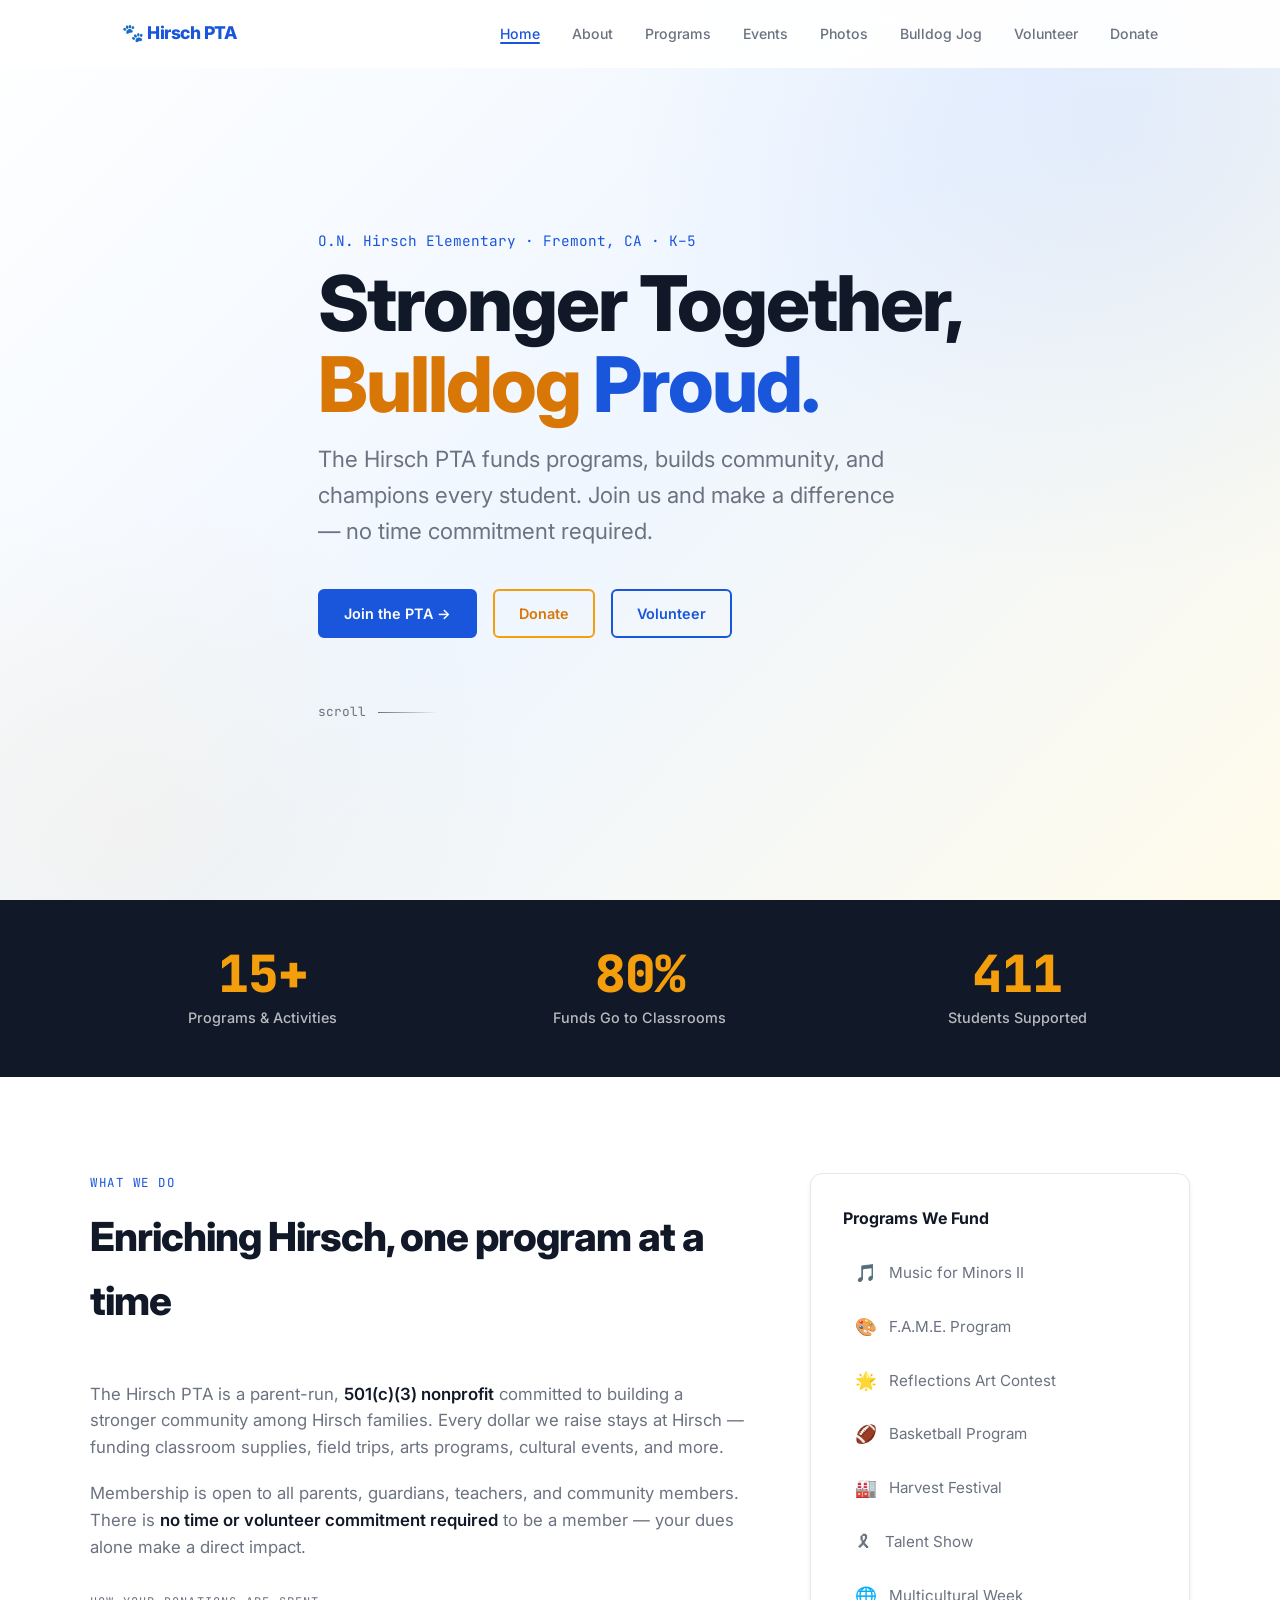
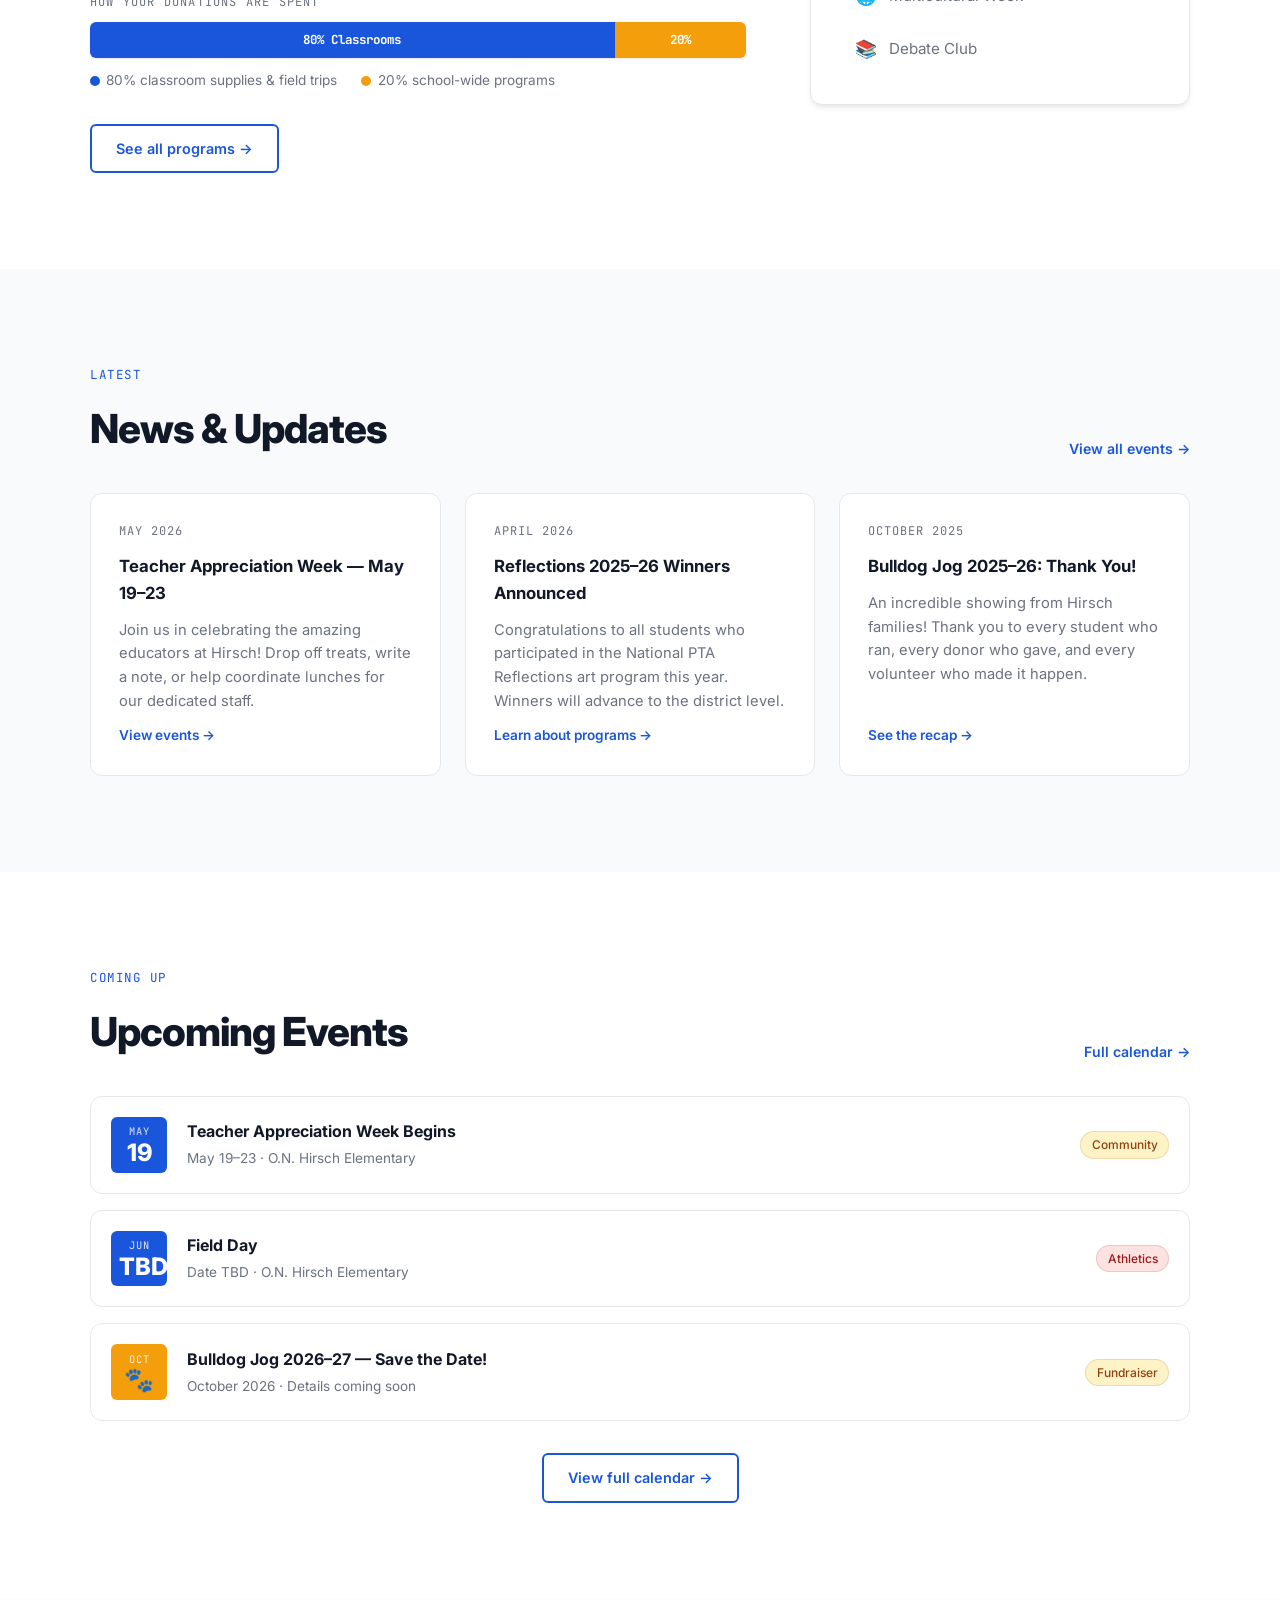
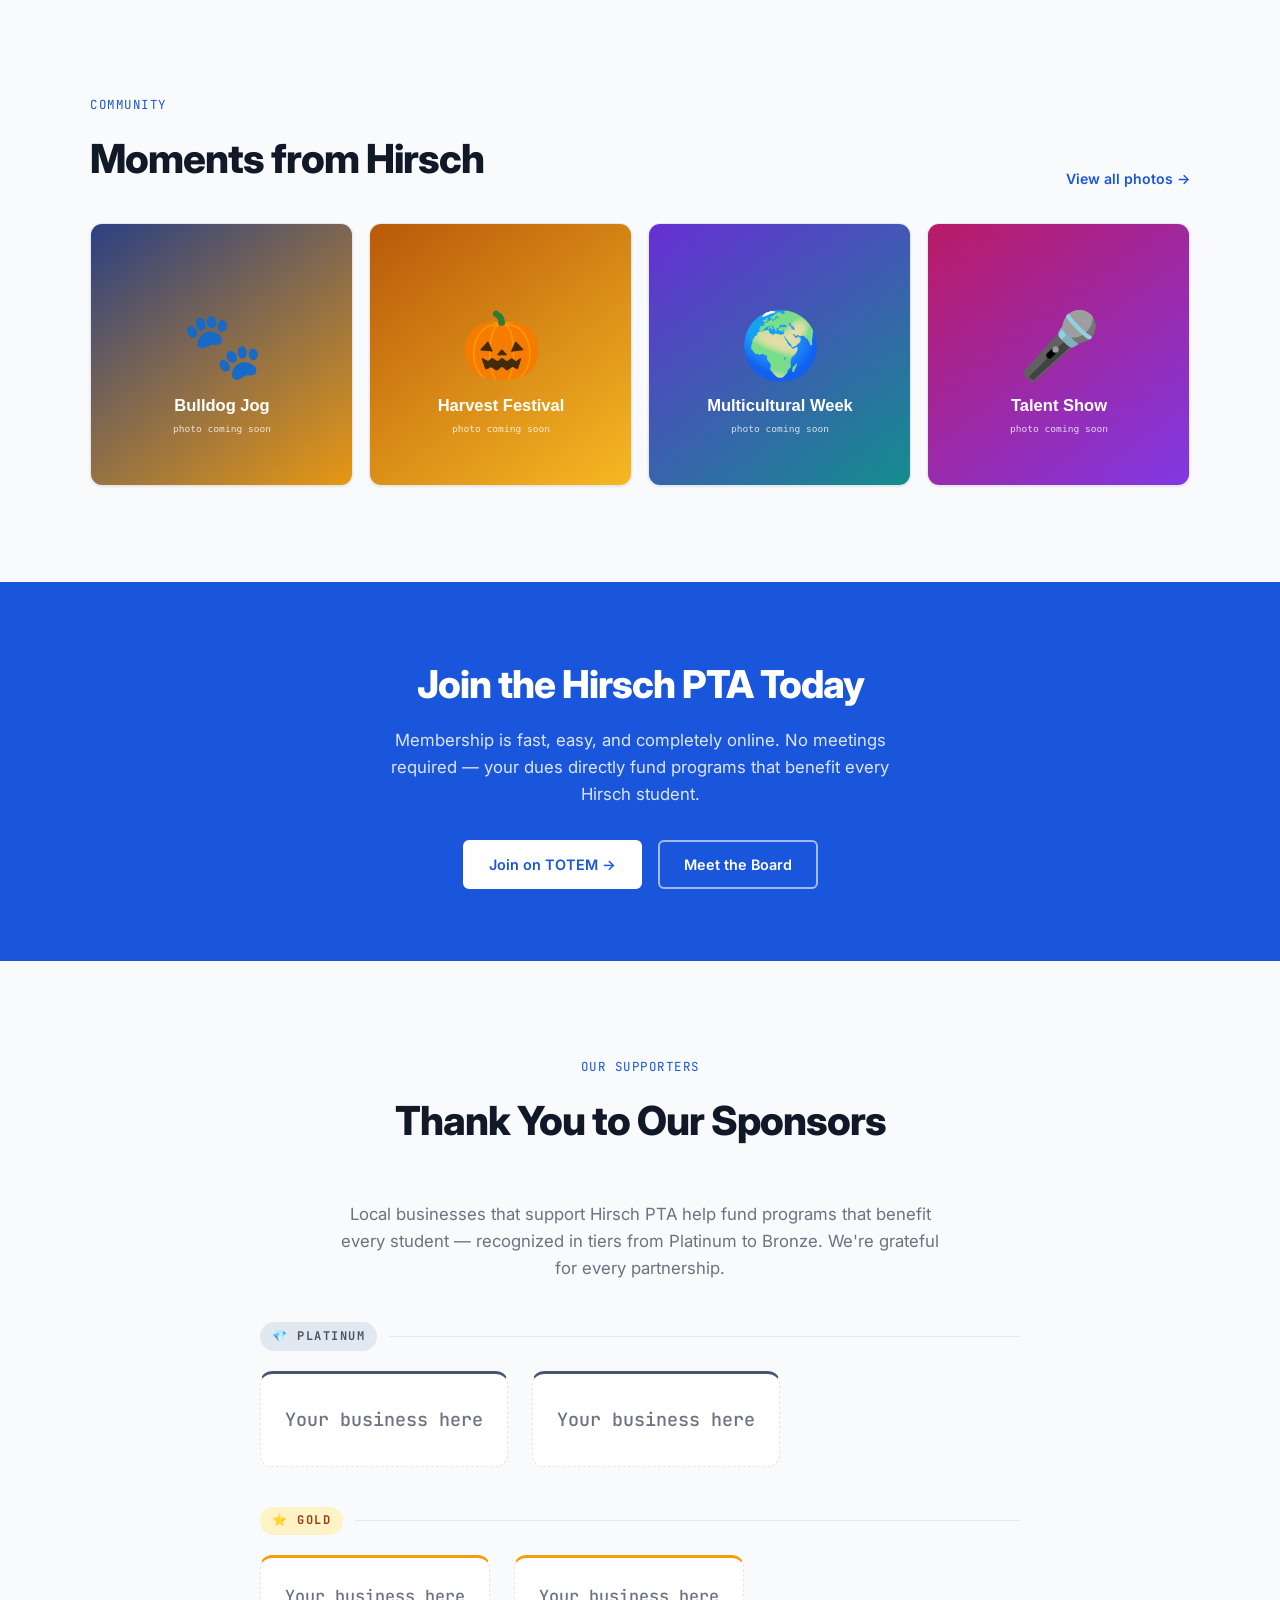
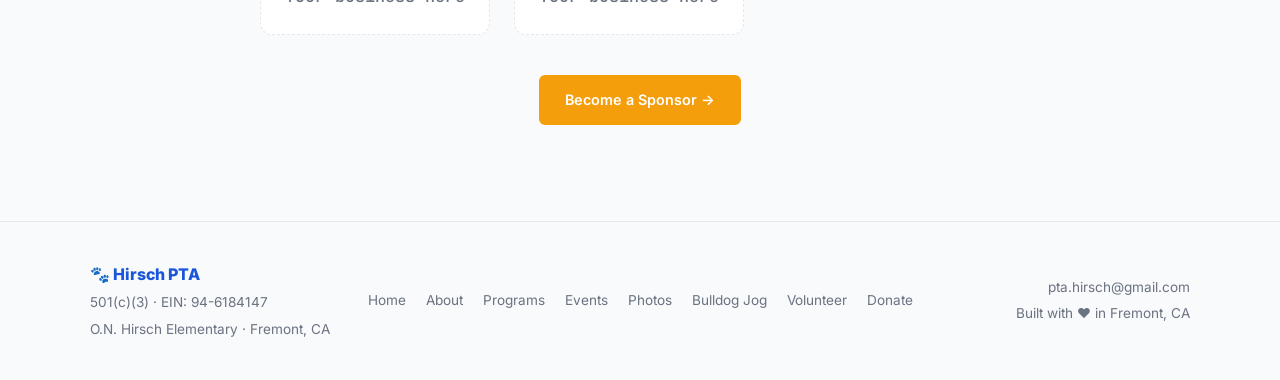
==== index.html @ 7e0f91d4 "Add photo gallery, Platinum sponsor tier, and UX/SEO improvements Core additions: - New /gallery pag" ====
<!DOCTYPE html>
<html lang="en">
<head>
  <meta charset="UTF-8" />
  <meta name="viewport" content="width=device-width, initial-scale=1.0" />
  <title>Hirsch Elementary PTA – Fremont, CA</title>
  <meta name="description" content="O.N. Hirsch Elementary PTA — building community, funding programs, and supporting 411 students in Fremont, CA. Join today." />
  <meta property="og:title" content="Hirsch Elementary PTA" />
  <meta property="og:description" content="Building community at O.N. Hirsch Elementary. Join the PTA, donate, or volunteer." />
  <meta property="og:type" content="website" />
  <meta property="og:url" content="https://hirschpta.org/" />
  <link rel="icon" href="assets/favicon.svg" type="image/svg+xml" />
  <link rel="preconnect" href="https://fonts.googleapis.com" />
  <link rel="preconnect" href="https://fonts.gstatic.com" crossorigin />
  <link href="https://fonts.googleapis.com/css2?family=Inter:wght@300;400;500;600;700;800&family=JetBrains+Mono:wght@400;500&display=swap" rel="stylesheet" />
  <link rel="stylesheet" href="css/styles.css" />
  <script type="application/ld+json">
  {
    "@context": "https://schema.org",
    "@type": "NGO",
    "name": "O.N. Hirsch Elementary PTA",
    "alternateName": "Hirsch PTA",
    "url": "https://hirschpta.org/",
    "email": "pta.hirsch@gmail.com",
    "description": "Parent-run 501(c)(3) nonprofit supporting students at O.N. Hirsch Elementary in Fremont, CA.",
    "taxID": "94-6184147",
    "address": {
      "@type": "PostalAddress",
      "streetAddress": "41399 Chapel Way",
      "addressLocality": "Fremont",
      "addressRegion": "CA",
      "postalCode": "94538",
      "addressCountry": "US"
    }
  }
  </script>
</head>
<body data-page="home">

  <a class="skip-link" href="#main">Skip to content</a>

  <!-- NAV -->
  <nav class="nav" id="nav">
    <div class="nav-inner">
      <a class="nav-logo" href="/">&#x1F43E; Hirsch PTA</a>
      <ul class="nav-links">
        <li><a href="/"       data-page="home">Home</a></li>
        <li><a href="/about"       data-page="about">About</a></li>
        <li><a href="/programs"    data-page="programs">Programs</a></li>
        <li><a href="/events"      data-page="events">Events</a></li>
        <li><a href="/gallery"     data-page="gallery">Photos</a></li>
        <li><a href="/fundraiser"  data-page="fundraiser">Bulldog Jog</a></li>
        <li><a href="/volunteer"   data-page="volunteer">Volunteer</a></li>
        <li><a href="/donate"      data-page="donate">Donate</a></li>
      </ul>
      <button class="hamburger" id="hamburger" aria-label="Toggle menu" aria-expanded="false" aria-controls="nav-links">
        <span></span><span></span><span></span>
      </button>
    </div>
  </nav>

  <!-- HERO -->
  <section class="hero" id="hero" tabindex="-1"><span id="main"></span>
    <div class="hero-inner">
      <p class="hero-eyebrow">O.N. Hirsch Elementary &middot; Fremont, CA &middot; K–5</p>
      <h1 class="hero-title">
        Stronger Together,<br>
        <span class="highlight-gold">Bulldog</span> <span class="highlight">Proud.</span>
      </h1>
      <p class="hero-sub">
        The Hirsch PTA funds programs, builds community, and champions every student.
        Join us and make a difference — no time commitment required.
      </p>
      <div class="hero-cta">
        <a href="https://jointotem.com/ca/fremont/o-n-hirsch-elementary-pta" target="_blank" rel="noopener" class="btn btn-primary">Join the PTA &rarr;</a>
        <a href="/donate" class="btn btn-gold-outline">Donate</a>
        <a href="/volunteer" class="btn btn-outline">Volunteer</a>
      </div>
      <div class="hero-scroll-hint">
        <span>scroll</span>
        <div class="scroll-line"></div>
      </div>
    </div>
    <div class="hero-bg-accent"></div>
    <div class="hero-bg-gold"></div>
  </section>

  <!-- IMPACT BAR -->
  <div class="impact-bar">
    <div class="container">
      <div class="stat-item">
        <div class="stat-number">15+</div>
        <div class="stat-label">Programs &amp; Activities</div>
      </div>
      <div class="stat-item">
        <div class="stat-number">80%</div>
        <div class="stat-label">Funds Go to Classrooms</div>
      </div>
      <div class="stat-item">
        <div class="stat-number">411</div>
        <div class="stat-label">Students Supported</div>
      </div>
    </div>
  </div>

  <!-- WHAT WE DO -->
  <section class="section" id="about">
    <div class="container">
      <div class="what-grid">
        <div class="what-text">
          <div class="section-label">What We Do</div>
          <h2 class="section-title">Enriching Hirsch, one program at a time</h2>
          <p>
            The Hirsch PTA is a parent-run, <strong>501(c)(3) nonprofit</strong> committed to building a
            stronger community among Hirsch families. Every dollar we raise stays at Hirsch — funding
            classroom supplies, field trips, arts programs, cultural events, and more.
          </p>
          <p>
            Membership is open to all parents, guardians, teachers, and community members. There is
            <strong>no time or volunteer commitment required</strong> to be a member — your dues alone
            make a direct impact.
          </p>
          <div class="fund-bar-wrap">
            <div class="fund-bar-label">How your donations are spent</div>
            <div class="fund-bar">
              <div class="fund-bar-segment fund-bar-classroom">80% Classrooms</div>
              <div class="fund-bar-segment fund-bar-programs">20%</div>
            </div>
            <div class="fund-bar-legend">
              <span><span class="fund-dot fund-dot-blue"></span> 80% classroom supplies &amp; field trips</span>
              <span><span class="fund-dot fund-dot-gold"></span> 20% school-wide programs</span>
            </div>
          </div>
          <div style="margin-top:2rem;">
            <a href="/programs" class="btn btn-outline">See all programs &rarr;</a>
          </div>
        </div>
        <div class="what-sidebar">
          <div class="sidebar-title">Programs We Fund</div>
          <div class="program-highlights">
            <div class="program-highlight-item"><span class="program-highlight-icon">&#127925;</span> Music for Minors II</div>
            <div class="program-highlight-item"><span class="program-highlight-icon">&#127912;</span> F.A.M.E. Program</div>
            <div class="program-highlight-item"><span class="program-highlight-icon">&#127775;</span> Reflections Art Contest</div>
            <div class="program-highlight-item"><span class="program-highlight-icon">&#127944;</span> Basketball Program</div>
            <div class="program-highlight-item"><span class="program-highlight-icon">&#127981;</span> Harvest Festival</div>
            <div class="program-highlight-item"><span class="program-highlight-icon">&#127895;</span> Talent Show</div>
            <div class="program-highlight-item"><span class="program-highlight-icon">&#127760;</span> Multicultural Week</div>
            <div class="program-highlight-item"><span class="program-highlight-icon">&#128218;</span> Debate Club</div>
          </div>
        </div>
      </div>
    </div>
  </section>

  <!-- NEWS -->
  <section class="section section-alt" id="news">
    <div class="container">
      <div class="section-header">
        <div>
          <div class="section-label">Latest</div>
          <h2 class="section-title" style="margin-bottom:0">News &amp; Updates</h2>
        </div>
        <a href="/events" class="view-all">View all events &rarr;</a>
      </div>
      <div class="news-grid">
        <div class="news-card">
          <span class="news-date">May 2026</span>
          <h3 class="news-title">Teacher Appreciation Week — May 19–23</h3>
          <p class="news-excerpt">Join us in celebrating the amazing educators at Hirsch! Drop off treats, write a note, or help coordinate lunches for our dedicated staff.</p>
          <a href="/events" class="news-link">View events &rarr;</a>
        </div>
        <div class="news-card">
          <span class="news-date">April 2026</span>
          <h3 class="news-title">Reflections 2025–26 Winners Announced</h3>
          <p class="news-excerpt">Congratulations to all students who participated in the National PTA Reflections art program this year. Winners will advance to the district level.</p>
          <a href="/programs" class="news-link">Learn about programs &rarr;</a>
        </div>
        <div class="news-card">
          <span class="news-date">October 2025</span>
          <h3 class="news-title">Bulldog Jog 2025–26: Thank You!</h3>
          <p class="news-excerpt">An incredible showing from Hirsch families! Thank you to every student who ran, every donor who gave, and every volunteer who made it happen.</p>
          <a href="/fundraiser" class="news-link">See the recap &rarr;</a>
        </div>
      </div>
    </div>
  </section>

  <!-- UPCOMING EVENTS PREVIEW -->
  <section class="section" id="events-preview">
    <div class="container">
      <div class="section-header">
        <div>
          <div class="section-label">Coming Up</div>
          <h2 class="section-title" style="margin-bottom:0">Upcoming Events</h2>
        </div>
        <a href="/events" class="view-all">Full calendar &rarr;</a>
      </div>
      <div class="events-preview">
        <div class="event-item">
          <div class="event-date-badge">
            <div class="event-date-month">May</div>
            <div class="event-date-day">19</div>
          </div>
          <div class="event-info">
            <div class="event-name">Teacher Appreciation Week Begins</div>
            <div class="event-meta">May 19–23 &middot; O.N. Hirsch Elementary</div>
          </div>
          <span class="tag tag-community">Community</span>
        </div>
        <div class="event-item">
          <div class="event-date-badge">
            <div class="event-date-month">Jun</div>
            <div class="event-date-day">TBD</div>
          </div>
          <div class="event-info">
            <div class="event-name">Field Day</div>
            <div class="event-meta">Date TBD &middot; O.N. Hirsch Elementary</div>
          </div>
          <span class="tag tag-athletics">Athletics</span>
        </div>
        <div class="event-item">
          <div class="event-date-badge" style="background:var(--gold)">
            <div class="event-date-month">Oct</div>
            <div class="event-date-day">&#x1F43E;</div>
          </div>
          <div class="event-info">
            <div class="event-name">Bulldog Jog 2026–27 — Save the Date!</div>
            <div class="event-meta">October 2026 &middot; Details coming soon</div>
          </div>
          <span class="tag tag-community">Fundraiser</span>
        </div>
      </div>
      <div style="margin-top:2rem; text-align:center;">
        <a href="/events" class="btn btn-outline">View full calendar &rarr;</a>
      </div>
    </div>
  </section>

  <!-- PHOTO TEASER -->
  <section class="section section-alt" id="photos-preview">
    <div class="container">
      <div class="section-header">
        <div>
          <div class="section-label">Community</div>
          <h2 class="section-title" style="margin-bottom:0">Moments from Hirsch</h2>
        </div>
        <a href="/gallery" class="view-all">View all photos &rarr;</a>
      </div>
      <div class="photo-teaser-grid">
        <a class="gallery-item" href="/gallery">
          <img src="assets/gallery/bulldog-jog-1.svg" alt="Bulldog Jog" loading="lazy">
          <span class="gallery-item-caption">Bulldog Jog</span>
        </a>
        <a class="gallery-item" href="/gallery">
          <img src="assets/gallery/harvest-1.svg" alt="Harvest Festival" loading="lazy">
          <span class="gallery-item-caption">Harvest Festival</span>
        </a>
        <a class="gallery-item" href="/gallery">
          <img src="assets/gallery/multicultural-1.svg" alt="Multicultural Week" loading="lazy">
          <span class="gallery-item-caption">Multicultural Week</span>
        </a>
        <a class="gallery-item" href="/gallery">
          <img src="assets/gallery/talent-show-1.svg" alt="Talent Show" loading="lazy">
          <span class="gallery-item-caption">Talent Show</span>
        </a>
      </div>
    </div>
  </section>

  <!-- JOIN CTA -->
  <div class="cta-band">
    <div class="container">
      <h2>Join the Hirsch PTA Today</h2>
      <p>
        Membership is fast, easy, and completely online. No meetings required —
        your dues directly fund programs that benefit every Hirsch student.
      </p>
      <div class="cta-band-btns">
        <a href="https://jointotem.com/ca/fremont/o-n-hirsch-elementary-pta" target="_blank" rel="noopener" class="btn btn-white">Join on TOTEM &rarr;</a>
        <a href="/about#board" class="btn btn-white-outline">Meet the Board</a>
      </div>
    </div>
  </div>

  <!-- SPONSORS -->
  <section class="section section-alt" id="sponsors">
    <div class="container" style="text-align:center;">
      <div class="section-label">Our Supporters</div>
      <h2 class="section-title">Thank You to Our Sponsors</h2>
      <p class="section-subtitle" style="margin:0 auto 2.5rem;">Local businesses that support Hirsch PTA help fund programs that benefit every student — recognized in tiers from Platinum to Bronze. We're grateful for every partnership.</p>
      <div class="sponsor-wall" style="text-align:left; max-width:760px; margin:0 auto 2.5rem;">
        <div class="sponsor-tier-row sponsor-tier-platinum">
          <div class="sponsor-tier-heading">
            <span class="sponsor-tier-name tier-name-platinum">&#x1F48E; Platinum</span>
          </div>
          <div class="sponsor-tiles">
            <div class="sponsor-tile sponsor-tile-empty">Your business here</div>
            <div class="sponsor-tile sponsor-tile-empty">Your business here</div>
          </div>
        </div>
        <div class="sponsor-tier-row sponsor-tier-gold">
          <div class="sponsor-tier-heading">
            <span class="sponsor-tier-name tier-name-gold">&#x2B50; Gold</span>
          </div>
          <div class="sponsor-tiles">
            <div class="sponsor-tile sponsor-tile-empty">Your business here</div>
            <div class="sponsor-tile sponsor-tile-empty">Your business here</div>
          </div>
        </div>
      </div>
      <a href="/donate#sponsors" class="btn btn-gold">Become a Sponsor &rarr;</a>
    </div>
  </section>

  <!-- FOOTER -->
  <footer class="footer">
    <div class="footer-inner">
      <div class="footer-left">
        <span class="footer-logo">&#x1F43E; Hirsch PTA</span>
        <span>501(c)(3) &middot; EIN: 94-6184147</span>
        <span>O.N. Hirsch Elementary &middot; Fremont, CA</span>
      </div>
      <nav class="footer-center">
        <a href="/">Home</a>
        <a href="/about">About</a>
        <a href="/programs">Programs</a>
        <a href="/events">Events</a>
        <a href="/gallery">Photos</a>
        <a href="/fundraiser">Bulldog Jog</a>
        <a href="/volunteer">Volunteer</a>
        <a href="/donate">Donate</a>
      </nav>
      <div class="footer-right">
        <a href="mailto:pta.hirsch@gmail.com">pta.hirsch@gmail.com</a><br>
        <span style="margin-top:.3rem; display:block;">Built with &hearts; in Fremont, CA</span>
      </div>
    </div>
  </footer>

  <script src="js/main.js"></script>
</body>
</html>
---- css/styles.css ----
/* ============================================================
   Design tokens
   ============================================================ */
:root {
  --bg:           #ffffff;
  --bg-alt:       #f8fafc;
  --bg-warm:      #fffbeb;
  --text:         #111827;
  --text-muted:   #6b7280;
  --accent:       #1a56db;
  --accent-light: #dbeafe;
  --accent-dark:  #1e40af;
  --gold:         #f59e0b;
  --gold-dark:    #d97706;
  --gold-light:   #fef3c7;
  --tier-gold:    #f59e0b;
  --tier-silver:  #9ca3af;
  --tier-bronze:  #b45309;
  --success:      #10b981;
  --border:       #e5e7eb;
  --shadow-sm:    0 1px 3px rgba(0,0,0,.06), 0 1px 2px rgba(0,0,0,.04);
  --shadow-md:    0 4px 6px -1px rgba(0,0,0,.07), 0 2px 4px -1px rgba(0,0,0,.05);
  --shadow-lg:    0 10px 15px -3px rgba(0,0,0,.08), 0 4px 6px -2px rgba(0,0,0,.04);
  --radius:       12px;
  --radius-sm:    6px;
  --nav-h:        68px;
  --max-w:        1100px;
  --font:         'Inter', system-ui, sans-serif;
  --mono:         'JetBrains Mono', 'Courier New', monospace;
}

/* ============================================================
   Reset & base
   ============================================================ */
*, *::before, *::after { box-sizing: border-box; margin: 0; padding: 0; }
html { scroll-behavior: smooth; font-size: 16px; }
body {
  font-family: var(--font);
  background: var(--bg);
  color: var(--text);
  line-height: 1.6;
  -webkit-font-smoothing: antialiased;
}
a { color: inherit; text-decoration: none; }
ul { list-style: none; }
img { display: block; max-width: 100%; }

/* ============================================================
   Nav
   ============================================================ */
.nav {
  position: fixed;
  top: 0; left: 0; right: 0;
  height: var(--nav-h);
  z-index: 100;
  background: rgba(255,255,255,.93);
  backdrop-filter: blur(12px);
  border-bottom: 1px solid transparent;
  transition: border-color .3s, box-shadow .3s;
}
.nav.scrolled {
  border-color: var(--border);
  box-shadow: var(--shadow-sm);
}
.nav-inner {
  max-width: var(--max-w);
  margin: 0 auto;
  padding: 0 2rem;
  height: 100%;
  display: flex;
  align-items: center;
  justify-content: space-between;
}
.nav-logo {
  font-weight: 800;
  font-size: 1.1rem;
  color: var(--accent);
  letter-spacing: -0.5px;
  display: flex;
  align-items: center;
  gap: .4rem;
}
.nav-logo-paw { font-size: 1.2rem; }
.nav-links { display: flex; gap: 2rem; }
.nav-links a {
  font-size: .88rem;
  font-weight: 500;
  color: var(--text-muted);
  transition: color .2s;
  position: relative;
  white-space: nowrap;
}
.nav-links a::after {
  content: '';
  position: absolute;
  bottom: -2px; left: 0;
  width: 0; height: 2px;
  background: var(--accent);
  border-radius: 2px;
  transition: width .25s;
}
.nav-links a:hover,
.nav-links a.active { color: var(--accent); }
.nav-links a:hover::after,
.nav-links a.active::after { width: 100%; }

.hamburger {
  display: none;
  flex-direction: column;
  gap: 5px;
  background: none;
  border: none;
  cursor: pointer;
  padding: 4px;
}
.hamburger span {
  display: block;
  width: 22px; height: 2px;
  background: var(--text);
  border-radius: 2px;
  transition: transform .3s, opacity .3s;
}

/* ============================================================
   Buttons
   ============================================================ */
.btn {
  display: inline-flex;
  align-items: center;
  gap: .4rem;
  padding: .7rem 1.5rem;
  border-radius: var(--radius-sm);
  font-weight: 600;
  font-size: .9rem;
  transition: all .2s;
  cursor: pointer;
  border: 2px solid transparent;
  text-decoration: none;
}
.btn-primary {
  background: var(--accent);
  color: #fff;
  border-color: var(--accent);
}
.btn-primary:hover {
  background: var(--accent-dark);
  border-color: var(--accent-dark);
  transform: translateY(-1px);
  box-shadow: 0 4px 12px rgba(26,86,219,.3);
}
.btn-outline {
  background: transparent;
  color: var(--accent);
  border-color: var(--accent);
}
.btn-outline:hover {
  background: var(--accent-light);
  transform: translateY(-1px);
}
.btn-gold {
  background: var(--gold);
  color: #fff;
  border-color: var(--gold);
}
.btn-gold:hover {
  background: var(--gold-dark);
  border-color: var(--gold-dark);
  transform: translateY(-1px);
  box-shadow: 0 4px 12px rgba(245,158,11,.35);
}
.btn-gold-outline {
  background: transparent;
  color: var(--gold-dark);
  border-color: var(--gold);
}
.btn-gold-outline:hover {
  background: var(--gold-light);
  transform: translateY(-1px);
}
.btn-sm {
  padding: .4rem 1rem;
  font-size: .82rem;
  color: var(--accent);
  border: 1.5px solid var(--accent);
  border-radius: var(--radius-sm);
}
.btn-sm:hover { background: var(--accent-light); }

/* ============================================================
   Tags / badges
   ============================================================ */
.tag {
  font-size: .75rem;
  padding: .2rem .65rem;
  border-radius: 999px;
  background: var(--accent-light);
  color: var(--accent-dark);
  font-weight: 500;
  border: 1px solid rgba(26,86,219,.15);
}
.tag-arts    { background: #fce7f3; color: #9d174d; border-color: rgba(157,23,77,.15); }
.tag-academic{ background: #d1fae5; color: #065f46; border-color: rgba(6,95,70,.15); }
.tag-athletics{ background: #fee2e2; color: #991b1b; border-color: rgba(153,27,27,.15); }
.tag-community{ background: var(--gold-light); color: #92400e; border-color: rgba(146,64,14,.15); }

/* ============================================================
   Sections
   ============================================================ */
.section { padding: 6rem 2rem; }
.section-alt  { background: var(--bg-alt); }
.section-warm { background: var(--bg-warm); }
.container { max-width: var(--max-w); margin: 0 auto; }
.section-label {
  font-family: var(--mono);
  font-size: .78rem;
  color: var(--accent);
  text-transform: uppercase;
  letter-spacing: 1.5px;
  margin-bottom: .75rem;
}
.section-title {
  font-size: clamp(1.8rem, 3.5vw, 2.5rem);
  font-weight: 800;
  letter-spacing: -1px;
  margin-bottom: 3rem;
}
.section-subtitle {
  color: var(--text-muted);
  font-size: 1.05rem;
  max-width: 600px;
  margin-top: -.5rem;
  margin-bottom: 3rem;
}

/* ============================================================
   Hero (homepage)
   ============================================================ */
.hero {
  min-height: 100vh;
  display: flex;
  align-items: center;
  position: relative;
  overflow: hidden;
  padding: calc(var(--nav-h) + 3rem) 2rem 4rem;
  background: linear-gradient(135deg, #fff 0%, #eff6ff 50%, #fffbeb 100%);
}
.hero-bg-accent {
  position: absolute;
  top: -10%; right: -5%;
  width: 60vw; height: 80vh;
  background: radial-gradient(ellipse at 70% 30%, rgba(26,86,219,.07) 0%, transparent 65%);
  pointer-events: none;
}
.hero-bg-gold {
  position: absolute;
  bottom: -10%; left: -5%;
  width: 50vw; height: 60vh;
  background: radial-gradient(ellipse at 30% 70%, rgba(245,158,11,.06) 0%, transparent 65%);
  pointer-events: none;
}
.hero-inner {
  max-width: var(--max-w);
  margin: 0 auto;
  position: relative;
  z-index: 1;
}
.hero-eyebrow {
  font-family: var(--mono);
  font-size: .9rem;
  color: var(--accent);
  margin-bottom: .75rem;
  opacity: 0;
  animation: fadeUp .6s .1s forwards;
}
.hero-title {
  font-size: clamp(2.8rem, 6vw, 5rem);
  font-weight: 800;
  letter-spacing: -2px;
  line-height: 1.05;
  color: var(--text);
  opacity: 0;
  animation: fadeUp .6s .2s forwards;
}
.hero-title .highlight { color: var(--accent); }
.hero-title .highlight-gold { color: var(--gold-dark); }
.hero-sub {
  font-size: clamp(1.1rem, 2.5vw, 1.4rem);
  font-weight: 400;
  color: var(--text-muted);
  margin-top: 1rem;
  max-width: 600px;
  opacity: 0;
  animation: fadeUp .6s .3s forwards;
}
.hero-cta {
  display: flex;
  gap: 1rem;
  margin-top: 2.5rem;
  flex-wrap: wrap;
  opacity: 0;
  animation: fadeUp .6s .4s forwards;
}
.hero-scroll-hint {
  display: flex;
  align-items: center;
  gap: .75rem;
  margin-top: 4rem;
  color: var(--text-muted);
  font-size: .8rem;
  font-family: var(--mono);
  opacity: 0;
  animation: fadeUp .6s .6s forwards;
}
.scroll-line {
  width: 60px; height: 1px;
  background: linear-gradient(to right, var(--text-muted), transparent);
}

/* ============================================================
   Page hero (inner pages)
   ============================================================ */
.page-hero {
  padding: calc(var(--nav-h) + 3rem) 2rem 3.5rem;
  background: linear-gradient(135deg, #fff 0%, #eff6ff 60%, #fffbeb 100%);
  position: relative;
  overflow: hidden;
}
.page-hero::after {
  content: '';
  position: absolute;
  top: 0; right: 0;
  width: 40vw; height: 100%;
  background: radial-gradient(ellipse at 80% 40%, rgba(26,86,219,.06) 0%, transparent 70%);
  pointer-events: none;
}
.page-hero-inner {
  max-width: var(--max-w);
  margin: 0 auto;
  position: relative;
  z-index: 1;
}
.breadcrumb {
  font-family: var(--mono);
  font-size: .78rem;
  color: var(--text-muted);
  margin-bottom: .75rem;
  opacity: 0;
  animation: fadeUp .5s .05s forwards;
}
.breadcrumb a { color: var(--accent); }
.breadcrumb a:hover { text-decoration: underline; }
.page-hero-title {
  font-size: clamp(2rem, 4.5vw, 3.5rem);
  font-weight: 800;
  letter-spacing: -1.5px;
  color: var(--text);
  opacity: 0;
  animation: fadeUp .5s .1s forwards;
}
.page-hero-sub {
  font-size: 1.1rem;
  color: var(--text-muted);
  margin-top: .75rem;
  max-width: 580px;
  opacity: 0;
  animation: fadeUp .5s .15s forwards;
}

/* ============================================================
   Impact bar
   ============================================================ */
.impact-bar {
  background: var(--text);
  padding: 3rem 2rem;
}
.impact-bar .container {
  display: grid;
  grid-template-columns: repeat(3, 1fr);
  gap: 2rem;
  text-align: center;
}
.stat-item {}
.stat-number {
  font-size: clamp(2.4rem, 4vw, 3.5rem);
  font-weight: 800;
  color: var(--gold);
  font-family: var(--mono);
  letter-spacing: -1px;
  line-height: 1;
}
.stat-label {
  font-size: .9rem;
  color: rgba(255,255,255,.7);
  margin-top: .4rem;
  font-weight: 500;
}

/* ============================================================
   What We Do (homepage)
   ============================================================ */
.what-grid {
  display: grid;
  grid-template-columns: 1fr 380px;
  gap: 4rem;
  align-items: start;
}
.what-text p {
  color: var(--text-muted);
  font-size: 1.05rem;
  margin-bottom: 1.2rem;
}
.what-text strong { color: var(--text); font-weight: 600; }
.fund-bar-wrap { margin: 2rem 0; }
.fund-bar-label {
  font-family: var(--mono);
  font-size: .75rem;
  text-transform: uppercase;
  letter-spacing: 1.2px;
  color: var(--text-muted);
  margin-bottom: .6rem;
}
.fund-bar {
  display: flex;
  height: 36px;
  border-radius: var(--radius-sm);
  overflow: hidden;
  box-shadow: var(--shadow-sm);
}
.fund-bar-segment {
  display: flex;
  align-items: center;
  justify-content: center;
  font-size: .78rem;
  font-weight: 700;
  color: #fff;
  font-family: var(--mono);
}
.fund-bar-classroom { background: var(--accent); width: 80%; }
.fund-bar-programs  { background: var(--gold);   width: 20%; }
.fund-bar-legend {
  display: flex;
  gap: 1.5rem;
  margin-top: .75rem;
  font-size: .85rem;
  color: var(--text-muted);
}
.fund-bar-legend span { display: flex; align-items: center; gap: .4rem; }
.fund-dot {
  width: 10px; height: 10px;
  border-radius: 50%;
  flex-shrink: 0;
}
.fund-dot-blue { background: var(--accent); }
.fund-dot-gold { background: var(--gold); }

.program-highlights {
  display: flex;
  flex-direction: column;
  gap: .6rem;
}
.program-highlight-item {
  display: flex;
  align-items: center;
  gap: .75rem;
  font-size: .95rem;
  color: var(--text-muted);
  padding: .5rem .75rem;
  border-radius: var(--radius-sm);
  transition: background .15s;
}
.program-highlight-item:hover { background: var(--bg-alt); }
.program-highlight-icon { font-size: 1.1rem; flex-shrink: 0; }

.what-sidebar {
  background: var(--bg);
  border: 1px solid var(--border);
  border-radius: var(--radius);
  padding: 2rem;
  box-shadow: var(--shadow-md);
  position: sticky;
  top: calc(var(--nav-h) + 2rem);
}
.sidebar-title {
  font-weight: 700;
  font-size: 1rem;
  margin-bottom: 1.25rem;
  color: var(--text);
}

/* ============================================================
   News cards
   ============================================================ */
.news-grid {
  display: grid;
  grid-template-columns: repeat(auto-fill, minmax(300px, 1fr));
  gap: 1.5rem;
}
.news-card {
  border: 1px solid var(--border);
  border-radius: var(--radius);
  padding: 1.75rem;
  display: flex;
  flex-direction: column;
  gap: .75rem;
  transition: box-shadow .2s, transform .2s, border-color .2s;
  background: var(--bg);
}
.news-card:hover {
  box-shadow: var(--shadow-lg);
  transform: translateY(-2px);
  border-color: var(--accent);
}
.news-date {
  font-family: var(--mono);
  font-size: .75rem;
  color: var(--text-muted);
  text-transform: uppercase;
  letter-spacing: 1px;
}
.news-title { font-size: 1.05rem; font-weight: 700; }
.news-excerpt { font-size: .92rem; color: var(--text-muted); flex: 1; }
.news-link {
  font-size: .85rem;
  font-weight: 600;
  color: var(--accent);
  margin-top: auto;
}
.news-link:hover { text-decoration: underline; }

/* ============================================================
   Event preview items
   ============================================================ */
.events-preview { display: flex; flex-direction: column; gap: 1rem; }
.event-item {
  display: flex;
  gap: 1.25rem;
  align-items: center;
  padding: 1.25rem;
  border: 1px solid var(--border);
  border-radius: var(--radius);
  background: var(--bg);
  transition: box-shadow .2s, border-color .2s;
}
.event-item:hover {
  box-shadow: var(--shadow-md);
  border-color: var(--accent);
}
.event-date-badge {
  flex-shrink: 0;
  width: 56px;
  text-align: center;
  background: var(--accent);
  color: #fff;
  border-radius: var(--radius-sm);
  padding: .4rem .5rem;
}
.event-date-month {
  font-family: var(--mono);
  font-size: .65rem;
  text-transform: uppercase;
  letter-spacing: 1px;
  opacity: .85;
}
.event-date-day {
  font-size: 1.5rem;
  font-weight: 800;
  line-height: 1.1;
}
.event-info { flex: 1; }
.event-name { font-weight: 700; font-size: 1rem; }
.event-meta { font-size: .85rem; color: var(--text-muted); margin-top: .2rem; }
.event-tag { margin-top: .5rem; }

/* ============================================================
   CTA band
   ============================================================ */
.cta-band {
  background: var(--accent);
  padding: 4.5rem 2rem;
  text-align: center;
  color: #fff;
}
.cta-band-warm {
  background: var(--bg-warm);
  color: var(--text);
}
.cta-band-dark {
  background: #111827;
  color: #fff;
}
.cta-band h2 {
  font-size: clamp(1.8rem, 3vw, 2.4rem);
  font-weight: 800;
  letter-spacing: -1px;
  margin-bottom: .75rem;
}
.cta-band p {
  font-size: 1.05rem;
  opacity: .85;
  max-width: 520px;
  margin: 0 auto 2rem;
}
.cta-band-warm p { color: var(--text-muted); opacity: 1; }
.cta-band-btns { display: flex; gap: 1rem; justify-content: center; flex-wrap: wrap; }
.btn-white {
  background: #fff;
  color: var(--accent);
  border-color: #fff;
}
.btn-white:hover {
  background: var(--accent-light);
  border-color: var(--accent-light);
  transform: translateY(-1px);
}
.btn-white-outline {
  background: transparent;
  color: #fff;
  border-color: rgba(255,255,255,.6);
}
.btn-white-outline:hover {
  background: rgba(255,255,255,.1);
  border-color: #fff;
  transform: translateY(-1px);
}

/* ============================================================
   Sponsors (homepage strip)
   ============================================================ */
.sponsors-strip {
  display: flex;
  flex-wrap: wrap;
  gap: 2rem;
  align-items: center;
  justify-content: center;
  margin: 2.5rem 0 1.5rem;
}
.sponsor-logo-placeholder {
  height: 52px;
  min-width: 120px;
  border: 1.5px dashed var(--border);
  border-radius: var(--radius-sm);
  display: flex;
  align-items: center;
  justify-content: center;
  font-size: .8rem;
  color: var(--text-muted);
  padding: 0 1.25rem;
  font-family: var(--mono);
}

/* ============================================================
   Board cards
   ============================================================ */
.board-grid {
  display: grid;
  grid-template-columns: repeat(auto-fill, minmax(260px, 1fr));
  gap: 1.75rem;
}
.board-card {
  border: 1px solid var(--border);
  border-radius: var(--radius);
  padding: 2rem 1.75rem;
  text-align: center;
  background: var(--bg);
  box-shadow: var(--shadow-sm);
  transition: box-shadow .2s, transform .2s;
}
.board-card:hover {
  box-shadow: var(--shadow-md);
  transform: translateY(-2px);
}
.board-avatar {
  width: 100px; height: 100px;
  border-radius: 50%;
  margin: 0 auto 1.25rem;
  border: 3px solid var(--accent);
  overflow: hidden;
  background: var(--accent-light);
  display: flex;
  align-items: center;
  justify-content: center;
  font-size: 2rem;
  box-shadow: 0 4px 16px rgba(26,86,219,.15);
}
.board-avatar img { width: 100%; height: 100%; object-fit: cover; }
.board-name { font-weight: 700; font-size: 1.05rem; }
.board-title {
  font-size: .82rem;
  font-family: var(--mono);
  color: var(--accent);
  text-transform: uppercase;
  letter-spacing: 1px;
  margin-top: .3rem;
}
.board-bio {
  font-size: .9rem;
  color: var(--text-muted);
  margin-top: .75rem;
  line-height: 1.6;
}
.board-contact {
  margin-top: 1rem;
  font-size: .82rem;
}
.board-contact a { color: var(--accent); }
.board-contact a:hover { text-decoration: underline; }

/* ============================================================
   Mission & fast facts
   ============================================================ */
.mission-grid {
  display: grid;
  grid-template-columns: 1fr 320px;
  gap: 4rem;
  align-items: start;
}
.mission-text p {
  color: var(--text-muted);
  font-size: 1.05rem;
  margin-bottom: 1.2rem;
}
.mission-quote {
  font-size: 1.3rem;
  font-weight: 700;
  color: var(--text);
  border-left: 4px solid var(--accent);
  padding-left: 1.25rem;
  margin-bottom: 1.75rem;
  line-height: 1.5;
}
.facts-card {
  background: var(--bg);
  border: 1px solid var(--border);
  border-radius: var(--radius);
  padding: 2rem;
  box-shadow: var(--shadow-md);
  position: sticky;
  top: calc(var(--nav-h) + 2rem);
}
.facts-card-title {
  font-weight: 700;
  font-size: .88rem;
  font-family: var(--mono);
  text-transform: uppercase;
  letter-spacing: 1.2px;
  color: var(--accent);
  margin-bottom: 1.25rem;
}
.fact-item {
  display: flex;
  flex-direction: column;
  gap: .15rem;
  padding-bottom: .9rem;
  border-bottom: 1px solid var(--border);
  margin-bottom: .9rem;
}
.fact-item:last-child { border-bottom: none; padding-bottom: 0; margin-bottom: 0; }
.fact-label {
  font-family: var(--mono);
  font-size: .7rem;
  color: var(--text-muted);
  text-transform: uppercase;
  letter-spacing: 1px;
}
.fact-value { font-size: .95rem; font-weight: 600; }
.fact-link { color: var(--accent); }
.fact-link:hover { text-decoration: underline; }

/* ============================================================
   Community links
   ============================================================ */
.community-grid {
  display: grid;
  grid-template-columns: repeat(auto-fill, minmax(200px, 1fr));
  gap: 1.25rem;
}
.community-card {
  display: flex;
  flex-direction: column;
  align-items: center;
  gap: .75rem;
  padding: 1.75rem 1.5rem;
  border: 1px solid var(--border);
  border-radius: var(--radius);
  text-align: center;
  transition: all .2s;
  background: var(--bg);
  box-shadow: var(--shadow-sm);
}
.community-card:hover {
  color: var(--accent);
  border-color: var(--accent);
  box-shadow: var(--shadow-md);
  transform: translateY(-2px);
}
.community-icon { font-size: 1.8rem; }
.community-name { font-weight: 700; font-size: .95rem; }
.community-desc { font-size: .82rem; color: var(--text-muted); }

/* ============================================================
   Program cards
   ============================================================ */
.programs-grid {
  display: grid;
  grid-template-columns: repeat(auto-fill, minmax(280px, 1fr));
  gap: 1.5rem;
}
.program-card {
  border: 1px solid var(--border);
  border-radius: var(--radius);
  padding: 1.75rem;
  display: flex;
  flex-direction: column;
  gap: .75rem;
  background: var(--bg);
  transition: box-shadow .2s, transform .2s, border-color .2s;
}
.program-card:hover {
  box-shadow: var(--shadow-lg);
  transform: translateY(-2px);
  border-color: var(--accent);
}
.program-card-top {
  display: flex;
  justify-content: space-between;
  align-items: flex-start;
}
.program-icon { font-size: 1.8rem; }
.program-name { font-size: 1.05rem; font-weight: 700; }
.program-desc { font-size: .9rem; color: var(--text-muted); flex: 1; }

/* ============================================================
   Calendar
   ============================================================ */
.calendar-wrapper {
  position: relative;
  width: 100%;
  border-radius: var(--radius);
  overflow: hidden;
  border: 1px solid var(--border);
  box-shadow: var(--shadow-md);
  background: var(--bg-alt);
}
.calendar-frame {
  display: block;
  width: 100%;
  height: 600px;
  border: none;
}
.calendar-actions {
  display: flex;
  gap: 1rem;
  flex-wrap: wrap;
  margin-top: 1.5rem;
}

/* ============================================================
   Steps (How it Works)
   ============================================================ */
.steps-row {
  display: grid;
  grid-template-columns: repeat(3, 1fr);
  gap: 2rem;
  position: relative;
}
.steps-row::before {
  content: '';
  position: absolute;
  top: 2rem;
  left: calc(16.6% + 1rem);
  right: calc(16.6% + 1rem);
  height: 2px;
  background: var(--border);
  z-index: 0;
}
.step-card {
  text-align: center;
  position: relative;
  z-index: 1;
}
.step-number {
  width: 48px; height: 48px;
  border-radius: 50%;
  background: var(--accent);
  color: #fff;
  font-weight: 800;
  font-size: 1.2rem;
  display: flex;
  align-items: center;
  justify-content: center;
  margin: 0 auto 1rem;
  box-shadow: 0 0 0 4px var(--accent-light);
}
.step-title { font-weight: 700; font-size: 1rem; margin-bottom: .4rem; }
.step-desc { font-size: .9rem; color: var(--text-muted); }

/* ============================================================
   Goal bar (fundraiser)
   ============================================================ */
.goal-bar-wrap { margin: 1.5rem 0; }
.goal-bar {
  height: 20px;
  background: var(--border);
  border-radius: 999px;
  overflow: hidden;
  box-shadow: inset 0 1px 3px rgba(0,0,0,.08);
}
.goal-fill {
  height: 100%;
  background: linear-gradient(to right, var(--gold), var(--gold-dark));
  border-radius: 999px;
  transition: width 1s ease-out;
}
.goal-meta {
  display: flex;
  justify-content: space-between;
  margin-top: .5rem;
  font-size: .85rem;
  color: var(--text-muted);
  font-family: var(--mono);
}
.goal-meta strong { color: var(--text); }

/* ============================================================
   Fundraiser results stats
   ============================================================ */
.results-grid {
  display: grid;
  grid-template-columns: repeat(auto-fill, minmax(180px, 1fr));
  gap: 1.5rem;
}
.result-card {
  background: var(--bg);
  border: 1px solid var(--border);
  border-radius: var(--radius);
  padding: 1.75rem;
  text-align: center;
  box-shadow: var(--shadow-sm);
}
.result-number {
  font-size: 2.4rem;
  font-weight: 800;
  color: var(--gold-dark);
  font-family: var(--mono);
  letter-spacing: -1px;
  line-height: 1;
}
.result-label {
  font-size: .85rem;
  color: var(--text-muted);
  margin-top: .4rem;
}

/* ============================================================
   FAQ accordion
   ============================================================ */
.faq-list { display: flex; flex-direction: column; gap: .75rem; }
details.faq-item {
  border: 1px solid var(--border);
  border-radius: var(--radius);
  overflow: hidden;
  background: var(--bg);
}
details.faq-item[open] { border-color: var(--accent); box-shadow: var(--shadow-sm); }
summary.faq-q {
  padding: 1.25rem 1.5rem;
  font-weight: 600;
  font-size: .97rem;
  cursor: pointer;
  list-style: none;
  display: flex;
  justify-content: space-between;
  align-items: center;
  gap: 1rem;
  user-select: none;
  transition: color .2s;
}
summary.faq-q:hover { color: var(--accent); }
summary.faq-q::after {
  content: '+';
  font-size: 1.3rem;
  font-weight: 300;
  color: var(--text-muted);
  flex-shrink: 0;
  transition: transform .2s;
}
details[open] summary.faq-q::after {
  content: '−';
  color: var(--accent);
}
.faq-a {
  padding: 0 1.5rem 1.25rem;
  font-size: .95rem;
  color: var(--text-muted);
  line-height: 1.7;
  border-top: 1px solid var(--border);
  padding-top: 1rem;
}

/* ============================================================
   Volunteer cards
   ============================================================ */
.vol-group { margin-bottom: 3rem; }
.vol-group-title {
  font-weight: 700;
  font-size: .78rem;
  font-family: var(--mono);
  text-transform: uppercase;
  letter-spacing: 1.5px;
  color: var(--accent);
  margin-bottom: 1rem;
  padding-bottom: .5rem;
  border-bottom: 2px solid var(--accent-light);
}
.vol-list { display: flex; flex-direction: column; gap: .75rem; }
.vol-card {
  display: flex;
  align-items: center;
  gap: 1.25rem;
  padding: 1.25rem 1.5rem;
  border: 1px solid var(--border);
  border-radius: var(--radius);
  background: var(--bg);
  transition: box-shadow .2s, border-color .2s;
}
.vol-card:hover {
  box-shadow: var(--shadow-md);
  border-color: var(--accent);
}
.vol-icon { font-size: 1.5rem; flex-shrink: 0; }
.vol-info { flex: 1; }
.vol-name { font-weight: 700; font-size: .97rem; }
.vol-time { font-size: .82rem; color: var(--text-muted); margin-top: .2rem; }
.vol-action { flex-shrink: 0; }

/* ============================================================
   Donate — method cards
   ============================================================ */
.donate-methods {
  display: grid;
  grid-template-columns: repeat(auto-fill, minmax(260px, 1fr));
  gap: 1.5rem;
}
.donate-method-card {
  border: 1px solid var(--border);
  border-radius: var(--radius);
  padding: 2rem;
  background: var(--bg);
  box-shadow: var(--shadow-sm);
  display: flex;
  flex-direction: column;
  gap: .75rem;
  transition: box-shadow .2s, transform .2s;
}
.donate-method-card:hover {
  box-shadow: var(--shadow-md);
  transform: translateY(-2px);
}
.donate-method-icon { font-size: 2rem; }
.donate-method-title { font-weight: 700; font-size: 1.05rem; }
.donate-method-desc { font-size: .9rem; color: var(--text-muted); flex: 1; }

/* ============================================================
   Sponsor tiers
   ============================================================ */
.tier-grid {
  display: grid;
  grid-template-columns: repeat(auto-fill, minmax(230px, 1fr));
  gap: 1.5rem;
  align-items: stretch;
}
.tier-card {
  border: 2px solid var(--border);
  border-radius: var(--radius);
  padding: 2rem;
  background: var(--bg);
  display: flex;
  flex-direction: column;
  gap: 1rem;
  position: relative;
  transition: box-shadow .2s, transform .2s;
}
.tier-card:hover {
  box-shadow: var(--shadow-lg);
  transform: translateY(-2px);
}
.tier-card-gold    { border-color: var(--tier-gold);   background: #fffdf5; }
.tier-card-silver  { border-color: var(--tier-silver); }
.tier-card-bronze  { border-color: var(--tier-bronze); background: #fdf8f3; }
.tier-card-friend  { border-color: var(--border); }
.tier-badge {
  font-family: var(--mono);
  font-size: .72rem;
  font-weight: 700;
  text-transform: uppercase;
  letter-spacing: 1.5px;
  padding: .25rem .65rem;
  border-radius: 999px;
  display: inline-block;
  width: fit-content;
}
.tier-badge-gold   { background: var(--gold-light); color: #92400e; }
.tier-badge-silver { background: #f3f4f6; color: #374151; }
.tier-badge-bronze { background: #fef3c7; color: var(--tier-bronze); }
.tier-badge-friend { background: var(--bg-alt); color: var(--text-muted); }
.tier-featured {
  position: absolute;
  top: -12px; right: 1rem;
  background: var(--gold);
  color: #fff;
  font-size: .7rem;
  font-weight: 700;
  font-family: var(--mono);
  padding: .2rem .65rem;
  border-radius: 999px;
  letter-spacing: .5px;
}
.tier-amount {
  font-size: 1.8rem;
  font-weight: 800;
  font-family: var(--mono);
  letter-spacing: -1px;
}
.tier-amount-gold   { color: var(--gold-dark); }
.tier-amount-silver { color: #4b5563; }
.tier-amount-bronze { color: var(--tier-bronze); }
.tier-amount-friend { color: var(--text); }
.tier-divider { border: none; border-top: 1px solid var(--border); }
.tier-benefits { display: flex; flex-direction: column; gap: .5rem; flex: 1; }
.tier-benefit {
  display: flex;
  align-items: flex-start;
  gap: .5rem;
  font-size: .88rem;
  color: var(--text-muted);
}
.tier-check { color: var(--success); font-size: .9rem; flex-shrink: 0; }

/* ============================================================
   Sponsor logo grid
   ============================================================ */
.sponsor-logos-section { margin-top: 3rem; }
.sponsor-logos-title {
  font-size: 1rem;
  font-weight: 700;
  margin-bottom: 1.25rem;
  display: flex;
  align-items: center;
  gap: .75rem;
}
.sponsor-logos-title::after {
  content: '';
  flex: 1;
  height: 1px;
  background: var(--border);
}
.sponsor-tier-badge-inline {
  font-family: var(--mono);
  font-size: .7rem;
  font-weight: 700;
  text-transform: uppercase;
  letter-spacing: 1px;
  padding: .2rem .5rem;
  border-radius: 4px;
}
.badge-gold-inline   { background: var(--gold-light); color: #92400e; }
.badge-silver-inline { background: #f3f4f6; color: #374151; }
.badge-bronze-inline { background: #fef3c7; color: var(--tier-bronze); }
.logos-grid {
  display: flex;
  flex-wrap: wrap;
  gap: 1.25rem;
  align-items: center;
}
.logo-tile {
  background: var(--bg-alt);
  border: 1px solid var(--border);
  border-radius: var(--radius-sm);
  display: flex;
  align-items: center;
  justify-content: center;
  padding: .75rem 1.25rem;
  transition: box-shadow .2s, transform .2s;
}
.logo-tile:hover {
  box-shadow: var(--shadow-md);
  transform: scale(1.05);
}
.logo-tile img { max-height: 48px; width: auto; }
.logo-tile-placeholder {
  height: 56px;
  min-width: 140px;
  border: 1.5px dashed var(--border);
  border-radius: var(--radius-sm);
  display: flex;
  align-items: center;
  justify-content: center;
  font-size: .8rem;
  color: var(--text-muted);
  padding: 0 1.25rem;
  font-family: var(--mono);
}

/* ============================================================
   Tax disclosure
   ============================================================ */
.tax-block {
  background: var(--bg-alt);
  border: 1px solid var(--border);
  border-radius: var(--radius);
  padding: 1.5rem 2rem;
  font-size: .88rem;
  color: var(--text-muted);
  line-height: 1.7;
}
.tax-block strong { color: var(--text); }

/* ============================================================
   Footer
   ============================================================ */
.footer {
  border-top: 1px solid var(--border);
  padding: 2.5rem 2rem;
  background: var(--bg-alt);
}
.footer-inner {
  max-width: var(--max-w);
  margin: 0 auto;
  display: grid;
  grid-template-columns: 1fr auto 1fr;
  align-items: center;
  gap: 1.5rem;
  font-size: .85rem;
  color: var(--text-muted);
}
.footer-left { display: flex; flex-direction: column; gap: .3rem; }
.footer-logo {
  font-weight: 800;
  font-size: 1rem;
  color: var(--accent);
}
.footer-center {
  display: flex;
  gap: 1.25rem;
  flex-wrap: wrap;
  justify-content: center;
}
.footer-center a { color: var(--text-muted); transition: color .2s; font-size: .85rem; }
.footer-center a:hover { color: var(--accent); }
.footer-right { text-align: right; }

/* ============================================================
   Benefit cards (volunteer page)
   ============================================================ */
.benefits-grid {
  display: grid;
  grid-template-columns: repeat(auto-fill, minmax(240px, 1fr));
  gap: 1.5rem;
  margin-bottom: 4rem;
}
.benefit-card {
  border: 1px solid var(--border);
  border-radius: var(--radius);
  padding: 2rem;
  text-align: center;
  background: var(--bg);
  box-shadow: var(--shadow-sm);
}
.benefit-icon { font-size: 2.2rem; margin-bottom: .75rem; }
.benefit-title { font-weight: 700; font-size: 1rem; margin-bottom: .4rem; }
.benefit-desc { font-size: .9rem; color: var(--text-muted); }

/* ============================================================
   Section header row (title + view all link)
   ============================================================ */
.section-header {
  display: flex;
  justify-content: space-between;
  align-items: flex-end;
  margin-bottom: 2rem;
  flex-wrap: wrap;
  gap: 1rem;
}
.section-header .section-title { margin-bottom: 0; }
.view-all {
  font-size: .88rem;
  font-weight: 600;
  color: var(--accent);
  white-space: nowrap;
}
.view-all:hover { text-decoration: underline; }

/* ============================================================
   Animations
   ============================================================ */
@keyframes fadeUp {
  from { opacity: 0; transform: translateY(18px); }
  to   { opacity: 1; transform: translateY(0); }
}

/* ============================================================
   Reveal on scroll
   ============================================================ */
.reveal {
  opacity: 0;
  transform: translateY(24px);
  transition: opacity .6s, transform .6s;
}
.reveal.visible {
  opacity: 1;
  transform: translateY(0);
}

/* ============================================================
   Responsive
   ============================================================ */
@media (max-width: 900px) {
  .what-grid    { grid-template-columns: 1fr; }
  .mission-grid { grid-template-columns: 1fr; }
  .facts-card   { position: static; }
  .what-sidebar { position: static; }
  .steps-row    { grid-template-columns: 1fr; }
  .steps-row::before { display: none; }
  .impact-bar .container { grid-template-columns: 1fr 1fr 1fr; }
  .footer-inner { grid-template-columns: 1fr; text-align: center; }
  .footer-right { text-align: center; }
}

@media (max-width: 640px) {
  .nav-links { display: none; }
  .hamburger { display: flex; }
  .nav-links.open {
    display: flex;
    flex-direction: column;
    position: fixed;
    inset: var(--nav-h) 0 0 0;
    background: rgba(255,255,255,.98);
    padding: 2rem;
    gap: 1.5rem;
    font-size: 1.2rem;
    align-items: center;
    justify-content: center;
    z-index: 99;
  }
  .hero-title { letter-spacing: -1.5px; }
  .impact-bar .container { grid-template-columns: 1fr; gap: 2rem; }
  .tier-grid { grid-template-columns: 1fr; }
  .donate-methods { grid-template-columns: 1fr; }
  .vol-card { flex-wrap: wrap; }
  .vol-action { width: 100%; }
  .vol-action .btn-sm { width: 100%; justify-content: center; }
}

/* ============================================================
   Added: Platinum tier token + accessibility helpers
   ============================================================ */
:root {
  --tier-platinum:       #475569;
  --tier-platinum-light: #e2e8f0;
}

/* Skip link (a11y) */
.skip-link {
  position: absolute;
  left: -9999px;
  top: 0;
  z-index: 200;
  background: var(--accent);
  color: #fff;
  padding: .6rem 1rem;
  border-radius: 0 0 var(--radius-sm) 0;
  font-weight: 600;
  font-size: .9rem;
}
.skip-link:focus { left: 0; }

/* Visible keyboard focus everywhere */
a:focus-visible,
button:focus-visible,
summary:focus-visible,
.btn:focus-visible {
  outline: 3px solid var(--accent);
  outline-offset: 2px;
  border-radius: var(--radius-sm);
}

/* ============================================================
   Platinum sponsor tier card
   ============================================================ */
.tier-card-platinum {
  border-color: var(--tier-platinum);
  background: linear-gradient(160deg, #f8fafc 0%, #eef2f7 100%);
}
.tier-badge-platinum {
  background: linear-gradient(135deg, #cbd5e1, #94a3b8);
  color: #1f2937;
}
.tier-amount-platinum { color: var(--tier-platinum); }

/* ============================================================
   Tiered sponsor display wall (logo size scales with tier)
   ============================================================ */
.sponsor-wall { display: flex; flex-direction: column; gap: 2.5rem; }
.sponsor-tier-row { }
.sponsor-tier-heading {
  display: flex;
  align-items: center;
  gap: .75rem;
  margin-bottom: 1.25rem;
}
.sponsor-tier-heading::after {
  content: '';
  flex: 1;
  height: 1px;
  background: var(--border);
}
.sponsor-tier-name {
  font-family: var(--mono);
  font-size: .75rem;
  font-weight: 700;
  text-transform: uppercase;
  letter-spacing: 1.5px;
  padding: .3rem .75rem;
  border-radius: 999px;
}
.tier-name-platinum { background: var(--tier-platinum-light); color: var(--tier-platinum); }
.tier-name-gold     { background: var(--gold-light);          color: #92400e; }
.tier-name-silver   { background: #f3f4f6;                    color: #374151; }
.tier-name-bronze   { background: #fef3c7;                    color: var(--tier-bronze); }

.sponsor-tiles {
  display: flex;
  flex-wrap: wrap;
  gap: 1.5rem;
  align-items: center;
}
.sponsor-tile {
  background: var(--bg);
  border: 1px solid var(--border);
  border-radius: var(--radius);
  display: flex;
  align-items: center;
  justify-content: center;
  text-align: center;
  padding: 1rem 1.5rem;
  font-weight: 700;
  color: var(--text);
  box-shadow: var(--shadow-sm);
  transition: box-shadow .2s, transform .2s, border-color .2s;
  overflow: hidden;
}
.sponsor-tile:hover {
  box-shadow: var(--shadow-md);
  transform: translateY(-3px);
}
.sponsor-tile img { max-height: 100%; max-width: 100%; width: auto; object-fit: contain; }
.sponsor-tile-empty {
  border-style: dashed;
  color: var(--text-muted);
  font-weight: 500;
  font-family: var(--mono);
  font-size: .8rem;
  box-shadow: none;
}
/* tier-scaled sizing */
.sponsor-tier-platinum .sponsor-tile { height: 96px;  min-width: 240px; border-top: 3px solid var(--tier-platinum); font-size: 1.15rem; }
.sponsor-tier-gold     .sponsor-tile { height: 80px;  min-width: 200px; border-top: 3px solid var(--gold);          font-size: 1.05rem; }
.sponsor-tier-silver   .sponsor-tile { height: 64px;  min-width: 160px; border-top: 3px solid var(--tier-silver);   font-size: .95rem; }
.sponsor-tier-bronze   .sponsor-tile { height: 54px;  min-width: 140px; border-top: 3px solid var(--tier-bronze);   font-size: .88rem; }

/* ============================================================
   Photo gallery
   ============================================================ */
.gallery-group { margin-bottom: 3.5rem; }
.gallery-group:last-child { margin-bottom: 0; }
.gallery-group-head {
  display: flex;
  align-items: baseline;
  justify-content: space-between;
  flex-wrap: wrap;
  gap: .5rem;
  margin-bottom: 1.25rem;
}
.gallery-group-title { font-size: 1.3rem; font-weight: 800; letter-spacing: -.5px; }
.gallery-group-date {
  font-family: var(--mono);
  font-size: .78rem;
  color: var(--text-muted);
  text-transform: uppercase;
  letter-spacing: 1px;
}
.gallery-grid {
  display: grid;
  grid-template-columns: repeat(auto-fill, minmax(220px, 1fr));
  gap: 1rem;
}
.gallery-item {
  position: relative;
  display: block;
  aspect-ratio: 4 / 3;
  border-radius: var(--radius);
  overflow: hidden;
  border: 1px solid var(--border);
  background: var(--bg-alt);
  cursor: pointer;
  box-shadow: var(--shadow-sm);
  transition: box-shadow .2s, transform .2s;
}
.gallery-item:hover { box-shadow: var(--shadow-lg); transform: translateY(-2px); }
.gallery-item img {
  width: 100%;
  height: 100%;
  object-fit: cover;
  display: block;
}
.gallery-item-caption {
  position: absolute;
  left: 0; right: 0; bottom: 0;
  padding: 1.5rem .85rem .7rem;
  font-size: .82rem;
  font-weight: 600;
  color: #fff;
  background: linear-gradient(to top, rgba(0,0,0,.7), transparent);
  opacity: 0;
  transition: opacity .2s;
}
.gallery-item:hover .gallery-item-caption,
.gallery-item:focus-visible .gallery-item-caption { opacity: 1; }

/* Lightbox */
.lightbox {
  position: fixed;
  inset: 0;
  z-index: 300;
  display: none;
  align-items: center;
  justify-content: center;
  background: rgba(17,24,39,.92);
  padding: 2rem;
  backdrop-filter: blur(4px);
}
.lightbox.open { display: flex; }
.lightbox-figure { max-width: 1000px; width: 100%; text-align: center; }
.lightbox-img {
  max-width: 100%;
  max-height: 78vh;
  margin: 0 auto;
  border-radius: var(--radius);
  box-shadow: 0 20px 50px rgba(0,0,0,.5);
}
.lightbox-caption {
  color: rgba(255,255,255,.85);
  font-size: .95rem;
  margin-top: 1rem;
  font-weight: 500;
}
.lightbox-close,
.lightbox-nav {
  position: absolute;
  background: rgba(255,255,255,.12);
  border: 1px solid rgba(255,255,255,.25);
  color: #fff;
  border-radius: 50%;
  width: 48px; height: 48px;
  font-size: 1.5rem;
  line-height: 1;
  cursor: pointer;
  display: flex;
  align-items: center;
  justify-content: center;
  transition: background .2s;
}
.lightbox-close:hover,
.lightbox-nav:hover { background: rgba(255,255,255,.28); }
.lightbox-close { top: 1.25rem; right: 1.25rem; }
.lightbox-prev  { left: 1.25rem; top: 50%; transform: translateY(-50%); }
.lightbox-next  { right: 1.25rem; top: 50%; transform: translateY(-50%); }

/* Homepage photo teaser */
.photo-teaser-grid {
  display: grid;
  grid-template-columns: repeat(4, 1fr);
  gap: 1rem;
}
.photo-teaser-grid .gallery-item { aspect-ratio: 1 / 1; }

@media (max-width: 900px) {
  .photo-teaser-grid { grid-template-columns: repeat(2, 1fr); }
}
@media (max-width: 640px) {
  .lightbox-prev { left: .5rem; }
  .lightbox-next { right: .5rem; }
  .sponsor-tier-platinum .sponsor-tile,
  .sponsor-tier-gold .sponsor-tile { min-width: 140px; }
}

/* ============================================================
   Reduced motion
   ============================================================ */
@media (prefers-reduced-motion: reduce) {
  *, *::before, *::after {
    animation-duration: .001ms !important;
    animation-iteration-count: 1 !important;
    transition-duration: .001ms !important;
    scroll-behavior: auto !important;
  }
  .reveal { opacity: 1 !important; transform: none !important; }
  [class*="hero-"][style], .hero-eyebrow, .hero-title, .hero-sub, .hero-cta { opacity: 1 !important; }
}
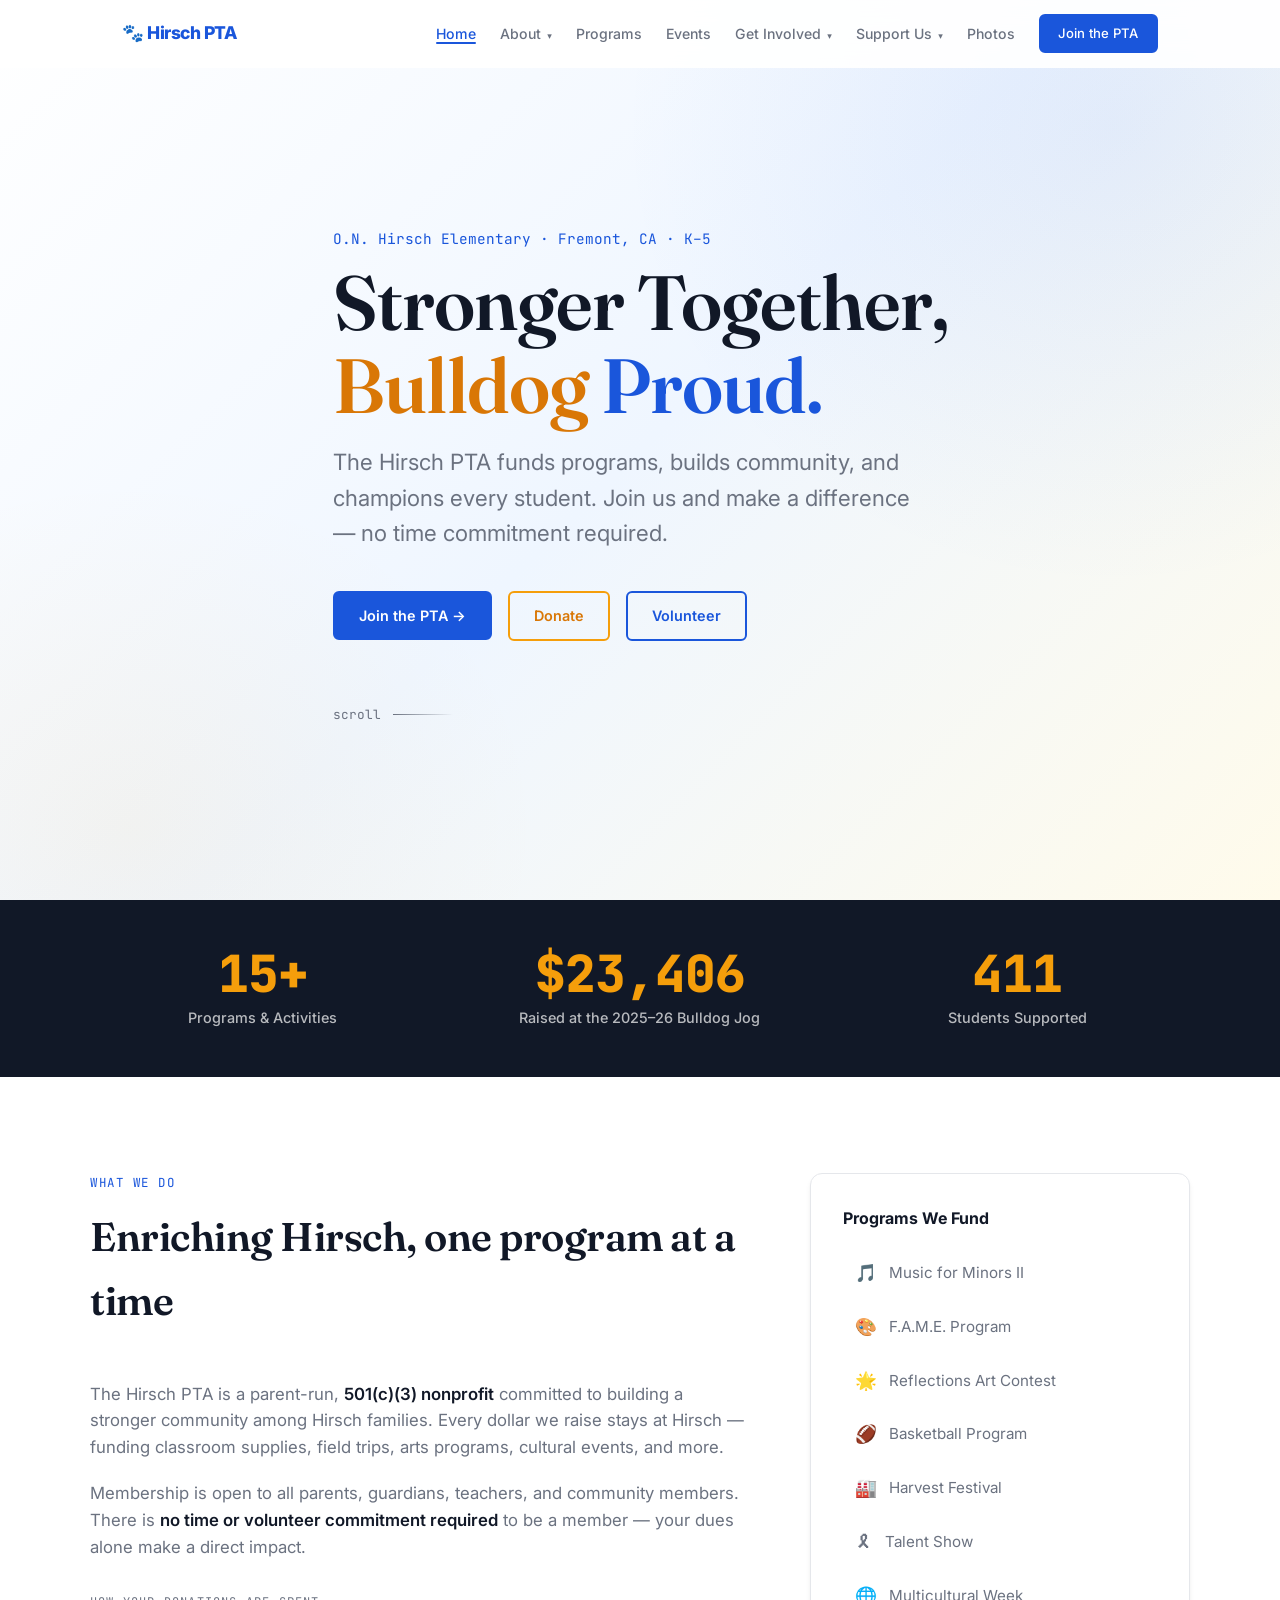
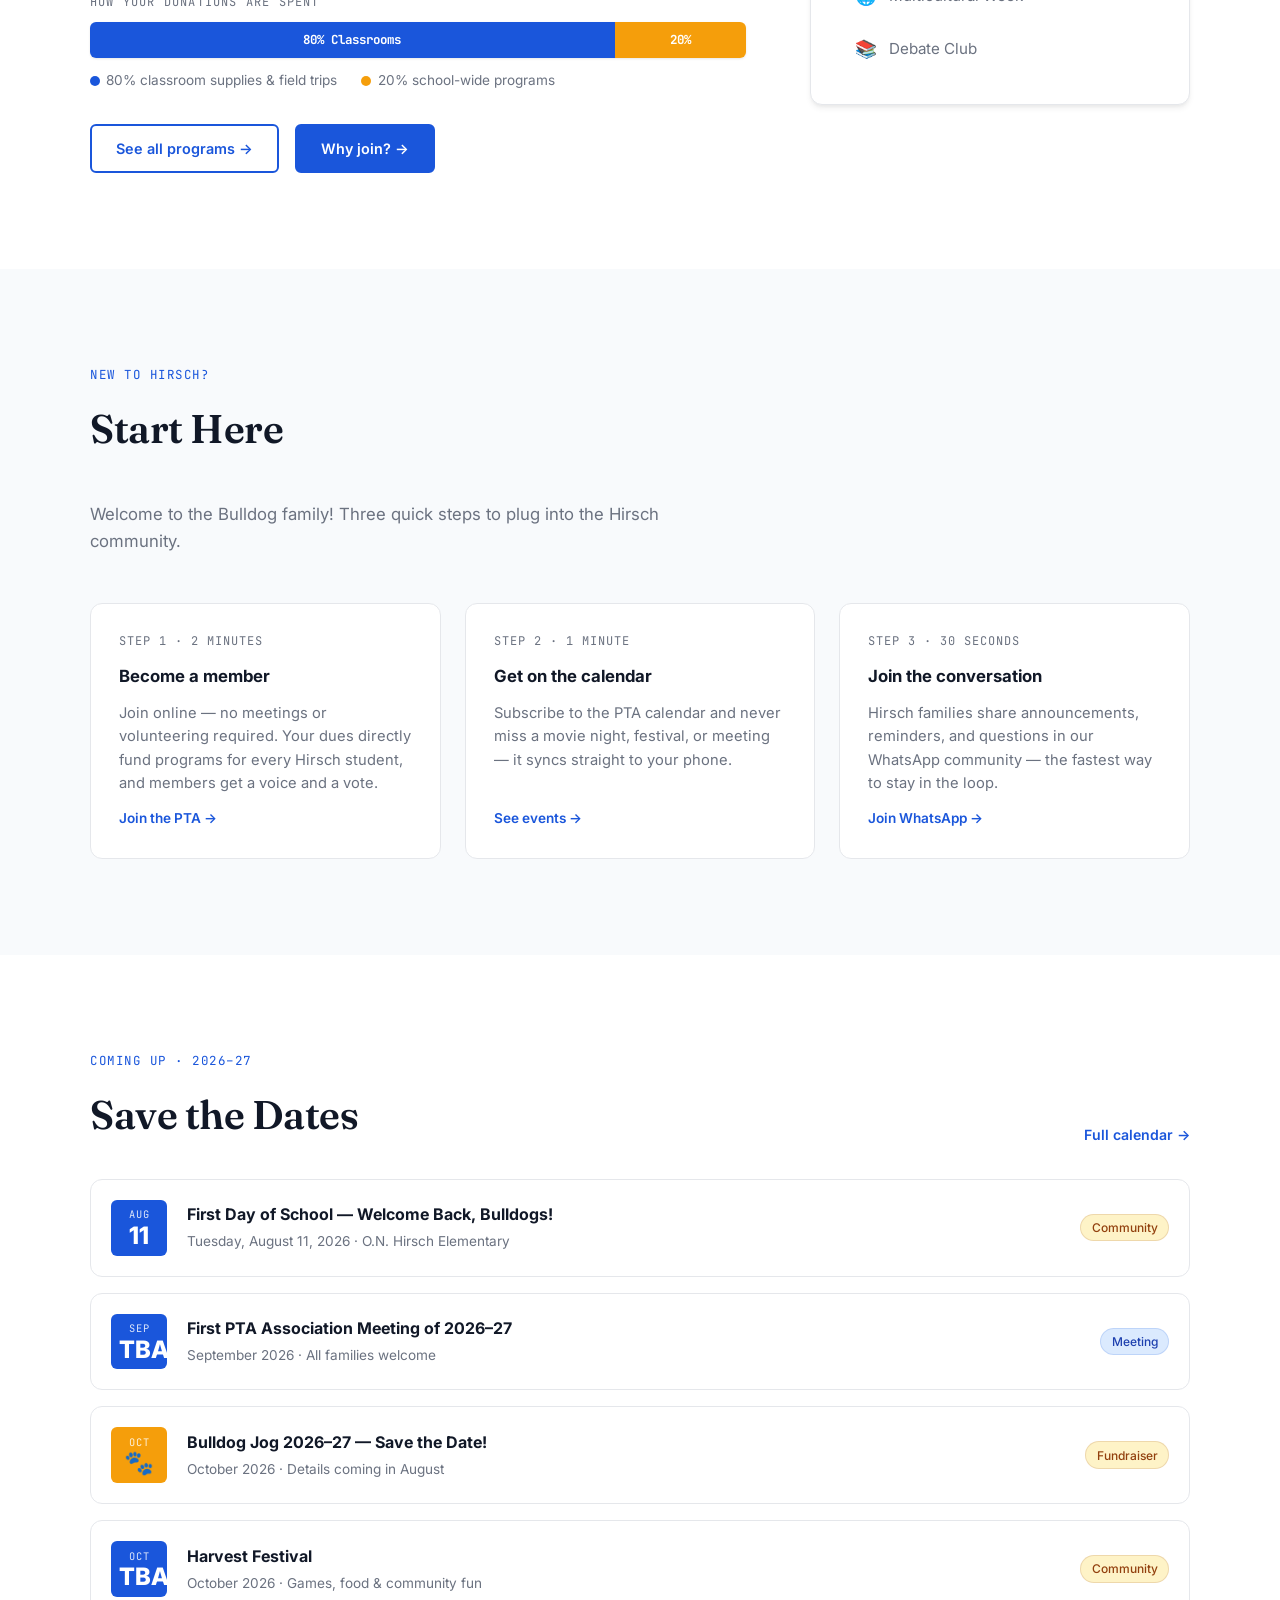
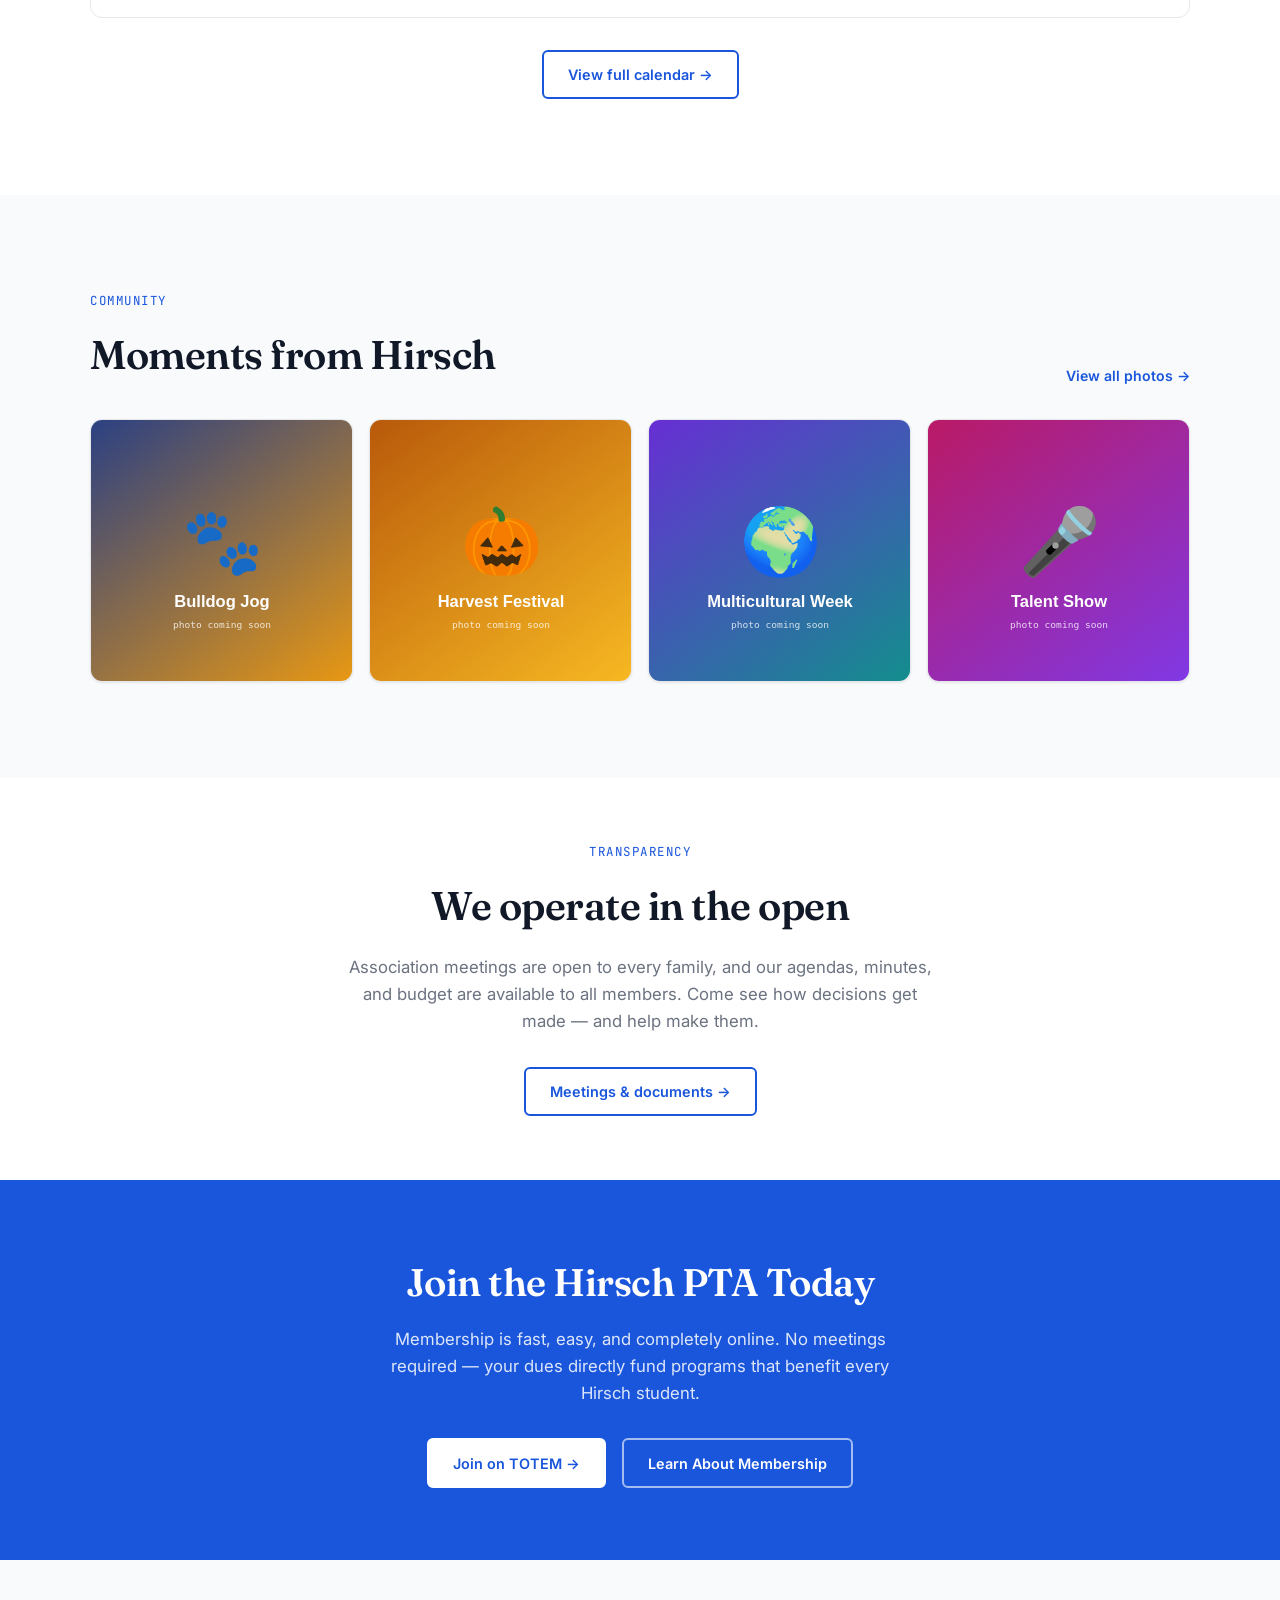
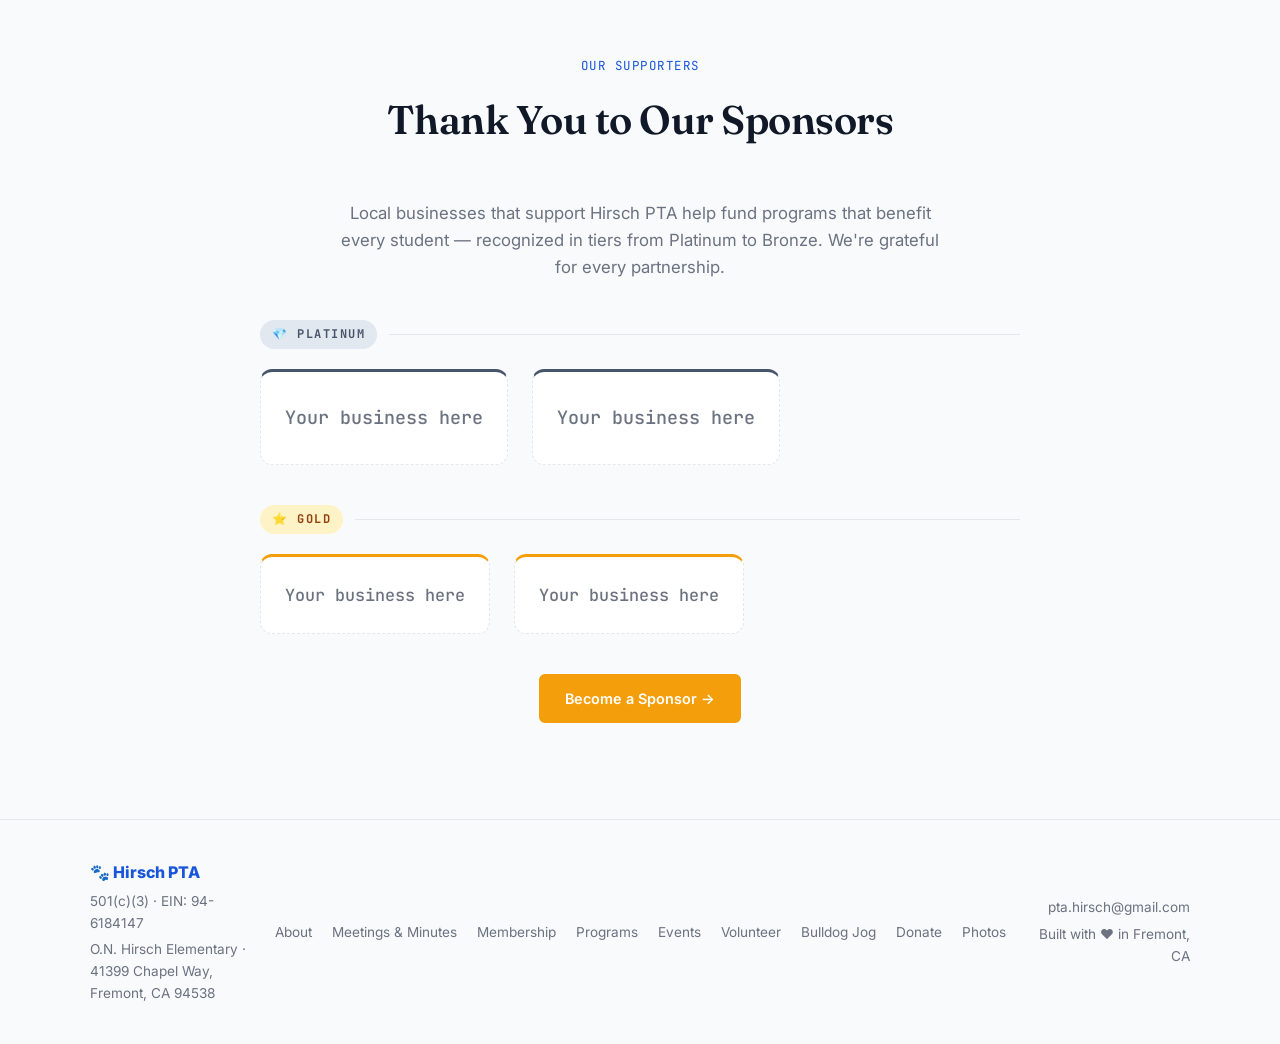
==== commit 4a9bf17a: "Reorganize site: membership & meetings pages, grouped nav, 2026-27 refresh Modeled on best-practice " ====
--- a/index.html
+++ b/index.html
@@ -12,7 +12,7 @@
   <link rel="icon" href="assets/favicon.svg" type="image/svg+xml" />
   <link rel="preconnect" href="https://fonts.googleapis.com" />
   <link rel="preconnect" href="https://fonts.gstatic.com" crossorigin />
-  <link href="https://fonts.googleapis.com/css2?family=Inter:wght@300;400;500;600;700;800&family=JetBrains+Mono:wght@400;500&display=swap" rel="stylesheet" />
+  <link href="https://fonts.googleapis.com/css2?family=Fraunces:opsz,wght@9..144,600..700&family=Inter:wght@300;400;500;600;700;800&family=JetBrains+Mono:wght@400;500&display=swap" rel="stylesheet" />
   <link rel="stylesheet" href="css/styles.css" />
   <script type="application/ld+json">
   {
@@ -39,25 +39,7 @@
 
   <a class="skip-link" href="#main">Skip to content</a>
 
-  <!-- NAV -->
-  <nav class="nav" id="nav">
-    <div class="nav-inner">
-      <a class="nav-logo" href="/">&#x1F43E; Hirsch PTA</a>
-      <ul class="nav-links">
-        <li><a href="/"       data-page="home">Home</a></li>
-        <li><a href="/about"       data-page="about">About</a></li>
-        <li><a href="/programs"    data-page="programs">Programs</a></li>
-        <li><a href="/events"      data-page="events">Events</a></li>
-        <li><a href="/gallery"     data-page="gallery">Photos</a></li>
-        <li><a href="/fundraiser"  data-page="fundraiser">Bulldog Jog</a></li>
-        <li><a href="/volunteer"   data-page="volunteer">Volunteer</a></li>
-        <li><a href="/donate"      data-page="donate">Donate</a></li>
-      </ul>
-      <button class="hamburger" id="hamburger" aria-label="Toggle menu" aria-expanded="false" aria-controls="nav-links">
-        <span></span><span></span><span></span>
-      </button>
-    </div>
-  </nav>
+  <div data-nav></div>
 
   <!-- HERO -->
   <section class="hero" id="hero" tabindex="-1"><span id="main"></span>
@@ -72,7 +54,7 @@
         Join us and make a difference — no time commitment required.
       </p>
       <div class="hero-cta">
-        <a href="https://jointotem.com/ca/fremont/o-n-hirsch-elementary-pta" target="_blank" rel="noopener" class="btn btn-primary">Join the PTA &rarr;</a>
+        <a href="/membership" class="btn btn-primary">Join the PTA &rarr;</a>
         <a href="/donate" class="btn btn-gold-outline">Donate</a>
         <a href="/volunteer" class="btn btn-outline">Volunteer</a>
       </div>
@@ -93,8 +75,8 @@
         <div class="stat-label">Programs &amp; Activities</div>
       </div>
       <div class="stat-item">
-        <div class="stat-number">80%</div>
-        <div class="stat-label">Funds Go to Classrooms</div>
+        <div class="stat-number">$23,406</div>
+        <div class="stat-label">Raised at the 2025–26 Bulldog Jog</div>
       </div>
       <div class="stat-item">
         <div class="stat-number">411</div>
@@ -131,8 +113,9 @@
               <span><span class="fund-dot fund-dot-gold"></span> 20% school-wide programs</span>
             </div>
           </div>
-          <div style="margin-top:2rem;">
+          <div style="margin-top:2rem; display:flex; gap:1rem; flex-wrap:wrap;">
             <a href="/programs" class="btn btn-outline">See all programs &rarr;</a>
+            <a href="/membership" class="btn btn-primary">Why join? &rarr;</a>
           </div>
         </div>
         <div class="what-sidebar">
@@ -152,71 +135,67 @@
     </div>
   </section>
 
-  <!-- NEWS -->
-  <section class="section section-alt" id="news">
+  <!-- NEW FAMILIES -->
+  <section class="section section-alt" id="start-here">
+    <div class="container">
+      <div class="section-label">New to Hirsch?</div>
+      <h2 class="section-title">Start Here</h2>
+      <p class="section-subtitle">Welcome to the Bulldog family! Three quick steps to plug into the Hirsch community.</p>
+      <div class="news-grid">
+        <div class="news-card">
+          <span class="news-date">Step 1 &middot; 2 minutes</span>
+          <h3 class="news-title">Become a member</h3>
+          <p class="news-excerpt">Join online — no meetings or volunteering required. Your dues directly fund programs for every Hirsch student, and members get a voice and a vote.</p>
+          <a href="/membership" class="news-link">Join the PTA &rarr;</a>
+        </div>
+        <div class="news-card">
+          <span class="news-date">Step 2 &middot; 1 minute</span>
+          <h3 class="news-title">Get on the calendar</h3>
+          <p class="news-excerpt">Subscribe to the PTA calendar and never miss a movie night, festival, or meeting — it syncs straight to your phone.</p>
+          <a href="/events" class="news-link">See events &rarr;</a>
+        </div>
+        <div class="news-card">
+          <span class="news-date">Step 3 &middot; 30 seconds</span>
+          <h3 class="news-title">Join the conversation</h3>
+          <p class="news-excerpt">Hirsch families share announcements, reminders, and questions in our WhatsApp community — the fastest way to stay in the loop.</p>
+          <a href="https://chat.whatsapp.com/FNg6wn9coPvFLiYN0dNNEo?mode=ac_t" target="_blank" rel="noopener" class="news-link">Join WhatsApp &rarr;</a>
+        </div>
+      </div>
+    </div>
+  </section>
+
+  <!-- UPCOMING EVENTS PREVIEW -->
+  <section class="section" id="events-preview">
     <div class="container">
       <div class="section-header">
         <div>
-          <div class="section-label">Latest</div>
-          <h2 class="section-title" style="margin-bottom:0">News &amp; Updates</h2>
-        </div>
-        <a href="/events" class="view-all">View all events &rarr;</a>
-      </div>
-      <div class="news-grid">
-        <div class="news-card">
-          <span class="news-date">May 2026</span>
-          <h3 class="news-title">Teacher Appreciation Week — May 19–23</h3>
-          <p class="news-excerpt">Join us in celebrating the amazing educators at Hirsch! Drop off treats, write a note, or help coordinate lunches for our dedicated staff.</p>
-          <a href="/events" class="news-link">View events &rarr;</a>
-        </div>
-        <div class="news-card">
-          <span class="news-date">April 2026</span>
-          <h3 class="news-title">Reflections 2025–26 Winners Announced</h3>
-          <p class="news-excerpt">Congratulations to all students who participated in the National PTA Reflections art program this year. Winners will advance to the district level.</p>
-          <a href="/programs" class="news-link">Learn about programs &rarr;</a>
-        </div>
-        <div class="news-card">
-          <span class="news-date">October 2025</span>
-          <h3 class="news-title">Bulldog Jog 2025–26: Thank You!</h3>
-          <p class="news-excerpt">An incredible showing from Hirsch families! Thank you to every student who ran, every donor who gave, and every volunteer who made it happen.</p>
-          <a href="/fundraiser" class="news-link">See the recap &rarr;</a>
-        </div>
-      </div>
-    </div>
-  </section>
-
-  <!-- UPCOMING EVENTS PREVIEW -->
-  <section class="section" id="events-preview">
-    <div class="container">
-      <div class="section-header">
-        <div>
-          <div class="section-label">Coming Up</div>
-          <h2 class="section-title" style="margin-bottom:0">Upcoming Events</h2>
+          <div class="section-label">Coming Up &middot; 2026–27</div>
+          <h2 class="section-title" style="margin-bottom:0">Save the Dates</h2>
         </div>
         <a href="/events" class="view-all">Full calendar &rarr;</a>
       </div>
       <div class="events-preview">
         <div class="event-item">
           <div class="event-date-badge">
-            <div class="event-date-month">May</div>
-            <div class="event-date-day">19</div>
+            <div class="event-date-month">Aug</div>
+            <div class="event-date-day">11</div>
           </div>
           <div class="event-info">
-            <div class="event-name">Teacher Appreciation Week Begins</div>
-            <div class="event-meta">May 19–23 &middot; O.N. Hirsch Elementary</div>
+            <div class="event-name">First Day of School — Welcome Back, Bulldogs!</div>
+            <div class="event-meta">Tuesday, August 11, 2026 &middot; O.N. Hirsch Elementary</div>
           </div>
           <span class="tag tag-community">Community</span>
         </div>
         <div class="event-item">
           <div class="event-date-badge">
-            <div class="event-date-month">Jun</div>
-            <div class="event-date-day">TBD</div>
+            <div class="event-date-month">Sep</div>
+            <div class="event-date-day">TBA</div>
           </div>
           <div class="event-info">
-            <div class="event-name">Field Day</div>
-            <div class="event-meta">Date TBD &middot; O.N. Hirsch Elementary</div>
-          </div>
-          <span class="tag tag-athletics">Athletics</span>
+            <div class="event-name">First PTA Association Meeting of 2026–27</div>
+            <div class="event-meta">September 2026 &middot; All families welcome</div>
+          </div>
+          <span class="tag">Meeting</span>
         </div>
         <div class="event-item">
           <div class="event-date-badge" style="background:var(--gold)">
@@ -225,9 +204,20 @@
           </div>
           <div class="event-info">
             <div class="event-name">Bulldog Jog 2026–27 — Save the Date!</div>
-            <div class="event-meta">October 2026 &middot; Details coming soon</div>
+            <div class="event-meta">October 2026 &middot; Details coming in August</div>
           </div>
           <span class="tag tag-community">Fundraiser</span>
+        </div>
+        <div class="event-item">
+          <div class="event-date-badge">
+            <div class="event-date-month">Oct</div>
+            <div class="event-date-day">TBA</div>
+          </div>
+          <div class="event-info">
+            <div class="event-name">Harvest Festival</div>
+            <div class="event-meta">October 2026 &middot; Games, food &amp; community fun</div>
+          </div>
+          <span class="tag tag-community">Community</span>
         </div>
       </div>
       <div style="margin-top:2rem; text-align:center;">
@@ -248,22 +238,35 @@
       </div>
       <div class="photo-teaser-grid">
         <a class="gallery-item" href="/gallery">
-          <img src="assets/gallery/bulldog-jog-1.svg" alt="Bulldog Jog" loading="lazy">
+          <img src="assets/gallery/bulldog-jog-1.svg" alt="Bulldog Jog illustration" loading="lazy">
           <span class="gallery-item-caption">Bulldog Jog</span>
         </a>
         <a class="gallery-item" href="/gallery">
-          <img src="assets/gallery/harvest-1.svg" alt="Harvest Festival" loading="lazy">
+          <img src="assets/gallery/harvest-1.svg" alt="Harvest Festival illustration" loading="lazy">
           <span class="gallery-item-caption">Harvest Festival</span>
         </a>
         <a class="gallery-item" href="/gallery">
-          <img src="assets/gallery/multicultural-1.svg" alt="Multicultural Week" loading="lazy">
+          <img src="assets/gallery/multicultural-1.svg" alt="Multicultural Week illustration" loading="lazy">
           <span class="gallery-item-caption">Multicultural Week</span>
         </a>
         <a class="gallery-item" href="/gallery">
-          <img src="assets/gallery/talent-show-1.svg" alt="Talent Show" loading="lazy">
+          <img src="assets/gallery/talent-show-1.svg" alt="Talent Show illustration" loading="lazy">
           <span class="gallery-item-caption">Talent Show</span>
         </a>
       </div>
+    </div>
+  </section>
+
+  <!-- TRANSPARENCY STRIP -->
+  <section class="section" id="transparency" style="padding-top:4rem; padding-bottom:4rem;">
+    <div class="container" style="text-align:center;">
+      <div class="section-label">Transparency</div>
+      <h2 class="section-title" style="margin-bottom:1rem;">We operate in the open</h2>
+      <p class="section-subtitle" style="margin:0 auto 2rem;">
+        Association meetings are open to every family, and our agendas, minutes, and budget
+        are available to all members. Come see how decisions get made — and help make them.
+      </p>
+      <a href="/meetings" class="btn btn-outline">Meetings &amp; documents &rarr;</a>
     </div>
   </section>
 
@@ -277,7 +280,7 @@
       </p>
       <div class="cta-band-btns">
         <a href="https://jointotem.com/ca/fremont/o-n-hirsch-elementary-pta" target="_blank" rel="noopener" class="btn btn-white">Join on TOTEM &rarr;</a>
-        <a href="/about#board" class="btn btn-white-outline">Meet the Board</a>
+        <a href="/membership" class="btn btn-white-outline">Learn About Membership</a>
       </div>
     </div>
   </div>
@@ -312,31 +315,9 @@
     </div>
   </section>
 
-  <!-- FOOTER -->
-  <footer class="footer">
-    <div class="footer-inner">
-      <div class="footer-left">
-        <span class="footer-logo">&#x1F43E; Hirsch PTA</span>
-        <span>501(c)(3) &middot; EIN: 94-6184147</span>
-        <span>O.N. Hirsch Elementary &middot; Fremont, CA</span>
-      </div>
-      <nav class="footer-center">
-        <a href="/">Home</a>
-        <a href="/about">About</a>
-        <a href="/programs">Programs</a>
-        <a href="/events">Events</a>
-        <a href="/gallery">Photos</a>
-        <a href="/fundraiser">Bulldog Jog</a>
-        <a href="/volunteer">Volunteer</a>
-        <a href="/donate">Donate</a>
-      </nav>
-      <div class="footer-right">
-        <a href="mailto:pta.hirsch@gmail.com">pta.hirsch@gmail.com</a><br>
-        <span style="margin-top:.3rem; display:block;">Built with &hearts; in Fremont, CA</span>
-      </div>
-    </div>
-  </footer>
-
+  <div data-footer></div>
+
+  <script src="js/layout.js"></script>
   <script src="js/main.js"></script>
 </body>
 </html>
--- a/css/styles.css
+++ b/css/styles.css
@@ -26,6 +26,7 @@
   --nav-h:        68px;
   --max-w:        1100px;
   --font:         'Inter', system-ui, sans-serif;
+  --display:      'Fraunces', Georgia, serif;
   --mono:         'JetBrains Mono', 'Courier New', monospace;
 }
 
@@ -81,7 +82,8 @@
   gap: .4rem;
 }
 .nav-logo-paw { font-size: 1.2rem; }
-.nav-links { display: flex; gap: 2rem; }
+.nav-links { display: flex; gap: 1.5rem; align-items: center; }
+.nav-links > li { position: relative; }
 .nav-links a {
   font-size: .88rem;
   font-weight: 500;
@@ -103,6 +105,53 @@
 .nav-links a.active { color: var(--accent); }
 .nav-links a:hover::after,
 .nav-links a.active::after { width: 100%; }
+
+/* Dropdown groups */
+.nav-links .caret { font-size: .65em; margin-left: .15rem; }
+.nav-sub {
+  position: absolute;
+  top: 100%; left: 50%;
+  transform: translate(-50%, 12px);
+  background: #fff;
+  border: 1px solid var(--border);
+  border-radius: var(--radius);
+  box-shadow: var(--shadow-lg);
+  padding: .5rem;
+  min-width: 200px;
+  opacity: 0;
+  visibility: hidden;
+  transition: opacity .2s, transform .2s, visibility .2s;
+}
+.nav-sub::before {
+  /* invisible hover bridge between the link and the dropdown */
+  content: '';
+  position: absolute;
+  top: -14px; left: 0; right: 0;
+  height: 14px;
+}
+.has-sub:hover .nav-sub,
+.has-sub:focus-within .nav-sub {
+  opacity: 1;
+  visibility: visible;
+  transform: translate(-50%, 6px);
+}
+.nav-sub a {
+  display: block;
+  padding: .5rem .8rem;
+  border-radius: var(--radius-sm);
+  font-size: .86rem;
+}
+.nav-sub a::after { display: none; }
+.nav-sub a:hover { background: var(--accent-light); color: var(--accent-dark); }
+
+/* Join button in the nav */
+.nav-links .btn-nav {
+  padding: .45rem 1.1rem;
+  font-size: .82rem;
+  color: #fff;
+}
+.nav-links .btn-nav:hover { color: #fff; }
+.nav-links .btn-nav::after { display: none; }
 
 .hamburger {
   display: none;
@@ -219,9 +268,10 @@
   margin-bottom: .75rem;
 }
 .section-title {
+  font-family: var(--display);
   font-size: clamp(1.8rem, 3.5vw, 2.5rem);
-  font-weight: 800;
-  letter-spacing: -1px;
+  font-weight: 600;
+  letter-spacing: -0.5px;
   margin-bottom: 3rem;
 }
 .section-subtitle {
@@ -273,10 +323,11 @@
   animation: fadeUp .6s .1s forwards;
 }
 .hero-title {
+  font-family: var(--display);
   font-size: clamp(2.8rem, 6vw, 5rem);
-  font-weight: 800;
-  letter-spacing: -2px;
-  line-height: 1.05;
+  font-weight: 600;
+  letter-spacing: -1px;
+  line-height: 1.08;
   color: var(--text);
   opacity: 0;
   animation: fadeUp .6s .2s forwards;
@@ -350,9 +401,10 @@
 .breadcrumb a { color: var(--accent); }
 .breadcrumb a:hover { text-decoration: underline; }
 .page-hero-title {
+  font-family: var(--display);
   font-size: clamp(2rem, 4.5vw, 3.5rem);
-  font-weight: 800;
-  letter-spacing: -1.5px;
+  font-weight: 600;
+  letter-spacing: -0.5px;
   color: var(--text);
   opacity: 0;
   animation: fadeUp .5s .1s forwards;
@@ -589,9 +641,10 @@
   color: #fff;
 }
 .cta-band h2 {
+  font-family: var(--display);
   font-size: clamp(1.8rem, 3vw, 2.4rem);
-  font-weight: 800;
-  letter-spacing: -1px;
+  font-weight: 600;
+  letter-spacing: -0.5px;
   margin-bottom: .75rem;
 }
 .cta-band p {
@@ -1315,6 +1368,38 @@
    Responsive
    ============================================================ */
 @media (max-width: 900px) {
+  /* Mobile nav (hamburger) — grouped items render expanded with indented sub-links */
+  .nav-links { display: none; }
+  .hamburger { display: flex; }
+  .nav-links.open {
+    display: flex;
+    flex-direction: column;
+    position: fixed;
+    inset: var(--nav-h) 0 0 0;
+    background: rgba(255,255,255,.98);
+    padding: 1.5rem 2rem 3rem;
+    gap: .25rem;
+    overflow-y: auto;
+    align-items: stretch;
+    z-index: 99;
+  }
+  .nav-links.open > li > a { display: block; padding: .6rem 0; font-size: 1.05rem; }
+  .nav-links.open .caret { display: none; }
+  .nav-links.open .nav-sub {
+    position: static;
+    transform: none;
+    opacity: 1;
+    visibility: visible;
+    box-shadow: none;
+    border: none;
+    padding: 0 0 .4rem 1.1rem;
+    min-width: 0;
+  }
+  .nav-links.open .nav-sub::before { display: none; }
+  .nav-links.open .nav-sub a { font-size: .95rem; padding: .45rem 0; }
+  .nav-links.open .nav-join { margin-top: 1rem; }
+  .nav-links.open .btn-nav { width: 100%; justify-content: center; text-align: center; padding: .8rem 1rem; font-size: .95rem; }
+
   .what-grid    { grid-template-columns: 1fr; }
   .mission-grid { grid-template-columns: 1fr; }
   .facts-card   { position: static; }
@@ -1327,21 +1412,6 @@
 }
 
 @media (max-width: 640px) {
-  .nav-links { display: none; }
-  .hamburger { display: flex; }
-  .nav-links.open {
-    display: flex;
-    flex-direction: column;
-    position: fixed;
-    inset: var(--nav-h) 0 0 0;
-    background: rgba(255,255,255,.98);
-    padding: 2rem;
-    gap: 1.5rem;
-    font-size: 1.2rem;
-    align-items: center;
-    justify-content: center;
-    z-index: 99;
-  }
   .hero-title { letter-spacing: -1.5px; }
   .impact-bar .container { grid-template-columns: 1fr; gap: 2rem; }
   .tier-grid { grid-template-columns: 1fr; }
@@ -1607,3 +1677,48 @@
   .reveal { opacity: 1 !important; transform: none !important; }
   [class*="hero-"][style], .hero-eyebrow, .hero-title, .hero-sub, .hero-cta { opacity: 1 !important; }
 }
+
+/* ============================================================
+   Meetings & transparency page
+   ============================================================ */
+.doc-grid {
+  display: grid;
+  grid-template-columns: repeat(auto-fill, minmax(230px, 1fr));
+  gap: 1.25rem;
+}
+.doc-card {
+  background: #fff;
+  border: 1px solid var(--border);
+  border-radius: var(--radius);
+  padding: 1.5rem;
+  box-shadow: var(--shadow-sm);
+  display: flex;
+  flex-direction: column;
+  gap: .45rem;
+  transition: transform .2s, box-shadow .2s;
+}
+.doc-card:hover { transform: translateY(-2px); box-shadow: var(--shadow-md); }
+.doc-icon { font-size: 1.6rem; }
+.doc-name { font-weight: 700; }
+.doc-desc { font-size: .88rem; color: var(--text-muted); flex: 1; }
+.doc-card .btn-sm { align-self: flex-start; margin-top: .5rem; }
+
+.badge-soon {
+  display: inline-block;
+  align-self: flex-start;
+  font-size: .72rem;
+  font-weight: 600;
+  padding: .15rem .6rem;
+  border-radius: 999px;
+  background: var(--gold-light);
+  color: #92400e;
+}
+
+/* Open board/committee role cards */
+.board-card-open {
+  border: 2px dashed var(--border);
+  background: var(--bg-alt);
+  box-shadow: none;
+}
+.board-card-open .board-avatar { opacity: .55; }
+.board-card-open .board-title { color: var(--gold-dark); }
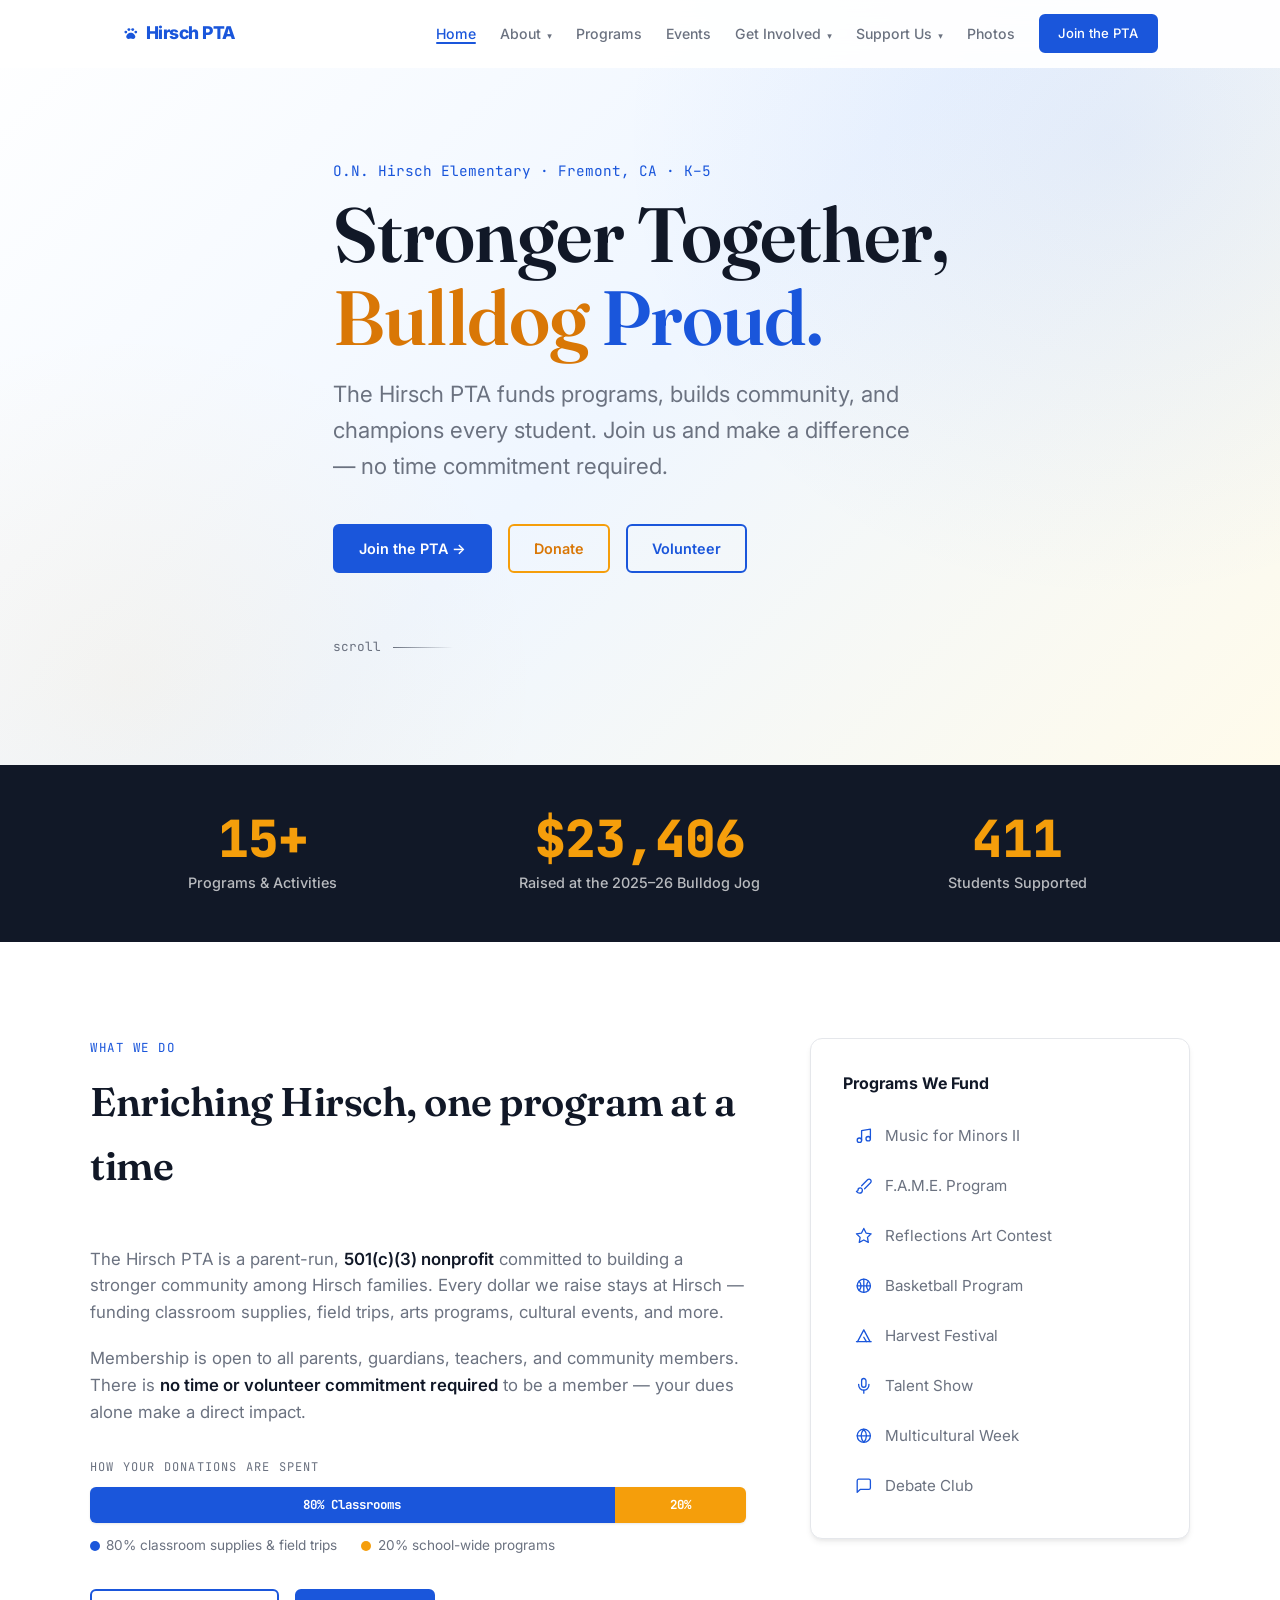
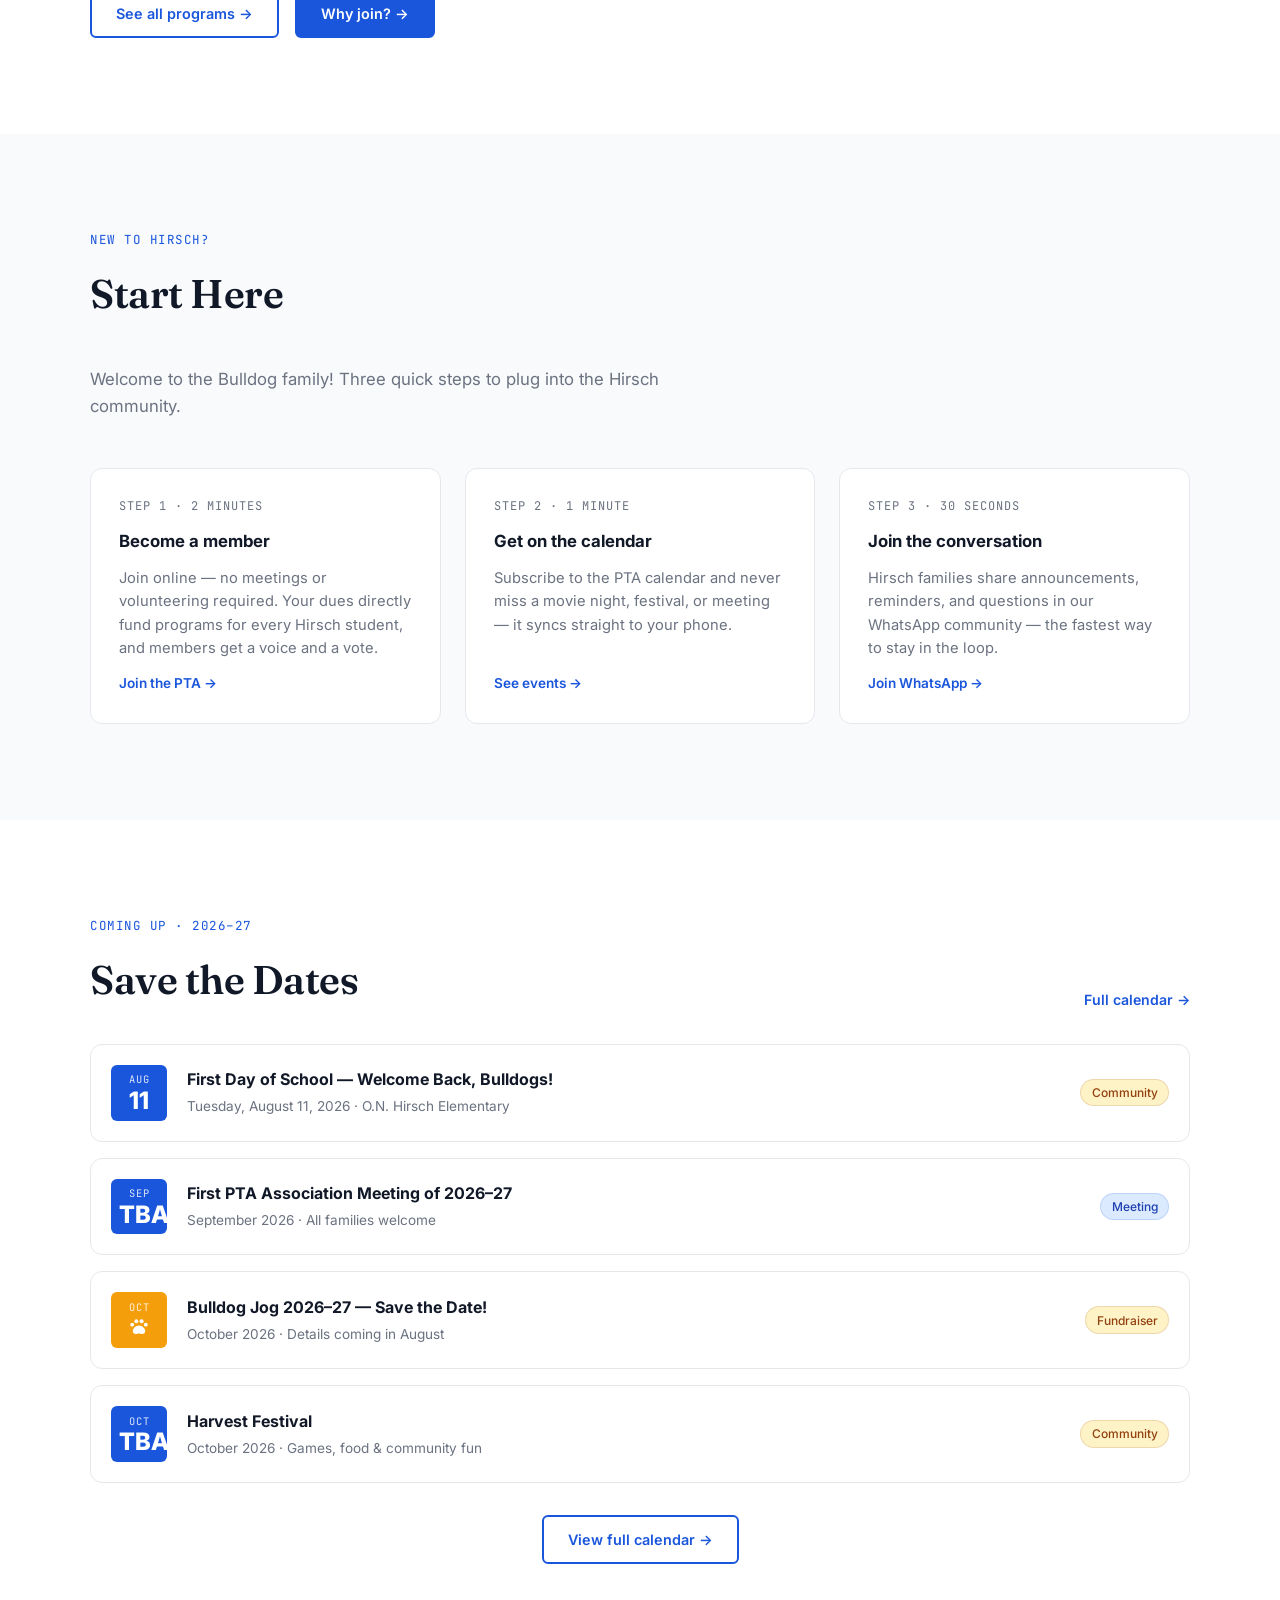
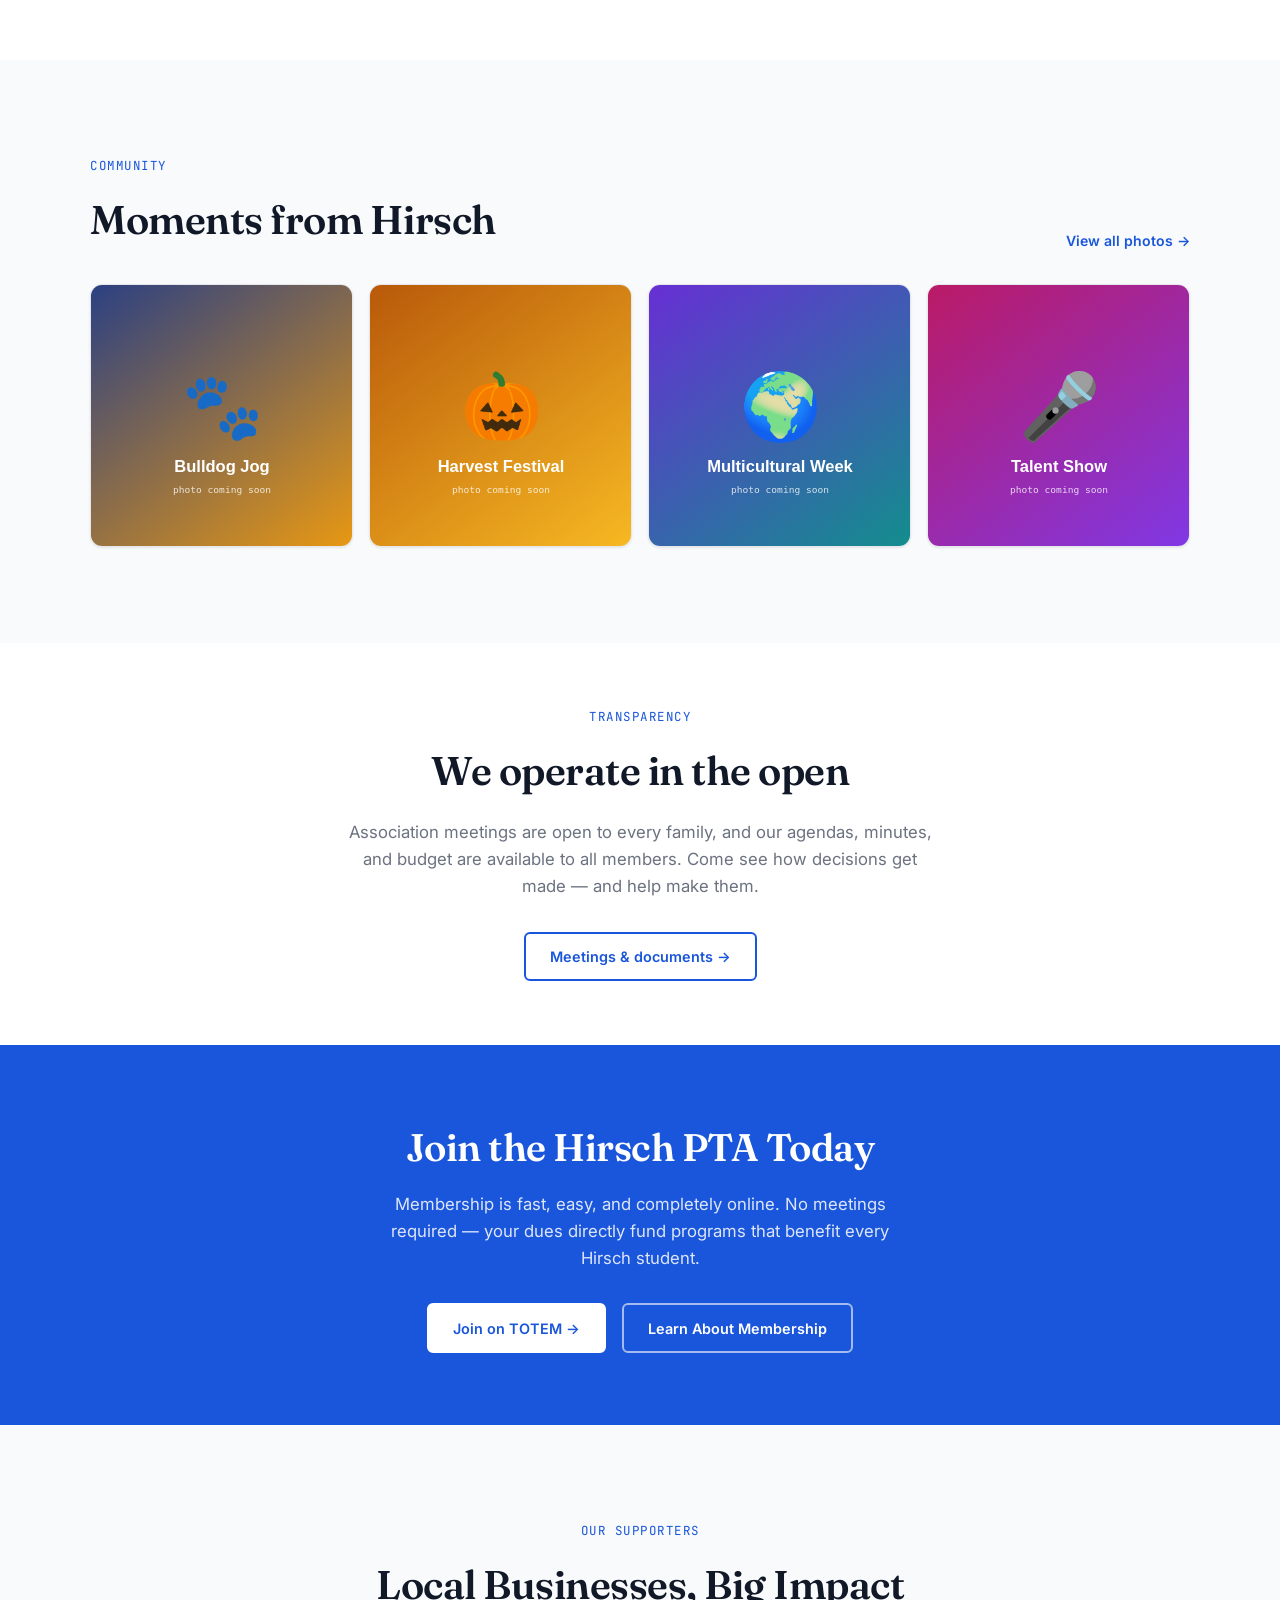
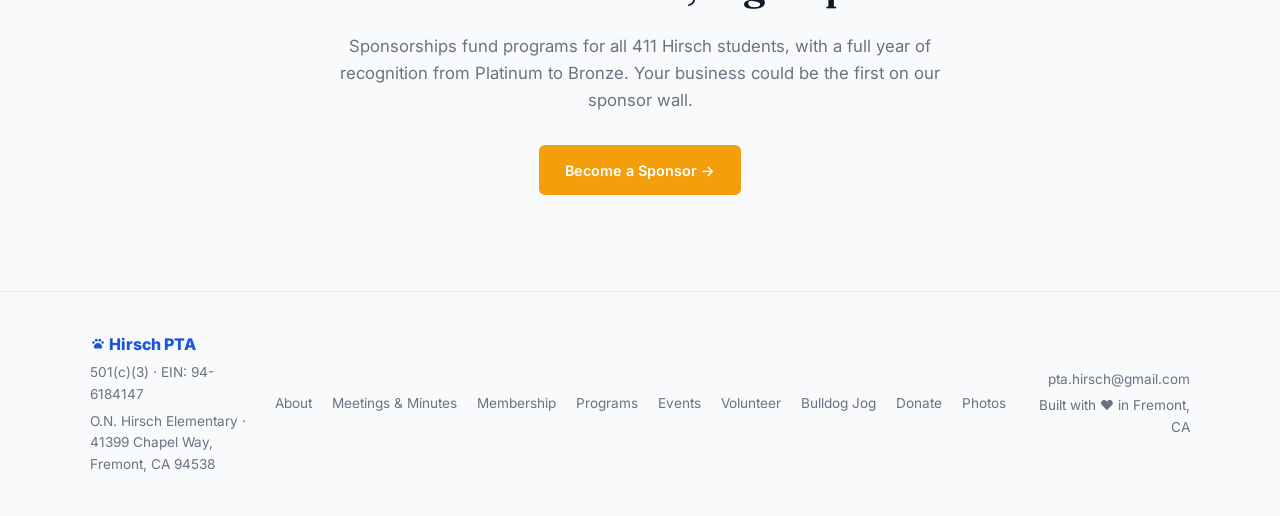
==== commit b98697ee: "Replace emoji icons with inline SVG icon set; design polish - Add 40-symbol inline SVG sprite + paw " ====
--- a/index.html
+++ b/index.html
@@ -121,14 +121,14 @@
         <div class="what-sidebar">
           <div class="sidebar-title">Programs We Fund</div>
           <div class="program-highlights">
-            <div class="program-highlight-item"><span class="program-highlight-icon">&#127925;</span> Music for Minors II</div>
-            <div class="program-highlight-item"><span class="program-highlight-icon">&#127912;</span> F.A.M.E. Program</div>
-            <div class="program-highlight-item"><span class="program-highlight-icon">&#127775;</span> Reflections Art Contest</div>
-            <div class="program-highlight-item"><span class="program-highlight-icon">&#127944;</span> Basketball Program</div>
-            <div class="program-highlight-item"><span class="program-highlight-icon">&#127981;</span> Harvest Festival</div>
-            <div class="program-highlight-item"><span class="program-highlight-icon">&#127895;</span> Talent Show</div>
-            <div class="program-highlight-item"><span class="program-highlight-icon">&#127760;</span> Multicultural Week</div>
-            <div class="program-highlight-item"><span class="program-highlight-icon">&#128218;</span> Debate Club</div>
+            <div class="program-highlight-item"><span class="program-highlight-icon"><svg class="icon" aria-hidden="true"><use href="#i-music"/></svg></span> Music for Minors II</div>
+            <div class="program-highlight-item"><span class="program-highlight-icon"><svg class="icon" aria-hidden="true"><use href="#i-brush"/></svg></span> F.A.M.E. Program</div>
+            <div class="program-highlight-item"><span class="program-highlight-icon"><svg class="icon" aria-hidden="true"><use href="#i-star"/></svg></span> Reflections Art Contest</div>
+            <div class="program-highlight-item"><span class="program-highlight-icon"><svg class="icon" aria-hidden="true"><use href="#i-basketball"/></svg></span> Basketball Program</div>
+            <div class="program-highlight-item"><span class="program-highlight-icon"><svg class="icon" aria-hidden="true"><use href="#i-tent"/></svg></span> Harvest Festival</div>
+            <div class="program-highlight-item"><span class="program-highlight-icon"><svg class="icon" aria-hidden="true"><use href="#i-mic"/></svg></span> Talent Show</div>
+            <div class="program-highlight-item"><span class="program-highlight-icon"><svg class="icon" aria-hidden="true"><use href="#i-globe"/></svg></span> Multicultural Week</div>
+            <div class="program-highlight-item"><span class="program-highlight-icon"><svg class="icon" aria-hidden="true"><use href="#i-message"/></svg></span> Debate Club</div>
           </div>
         </div>
       </div>
@@ -200,7 +200,7 @@
         <div class="event-item">
           <div class="event-date-badge" style="background:var(--gold)">
             <div class="event-date-month">Oct</div>
-            <div class="event-date-day">&#x1F43E;</div>
+            <div class="event-date-day"><svg class="icon" aria-hidden="true"><use href="#i-paw"/></svg></div>
           </div>
           <div class="event-info">
             <div class="event-name">Bulldog Jog 2026–27 — Save the Date!</div>
@@ -289,28 +289,11 @@
   <section class="section section-alt" id="sponsors">
     <div class="container" style="text-align:center;">
       <div class="section-label">Our Supporters</div>
-      <h2 class="section-title">Thank You to Our Sponsors</h2>
-      <p class="section-subtitle" style="margin:0 auto 2.5rem;">Local businesses that support Hirsch PTA help fund programs that benefit every student — recognized in tiers from Platinum to Bronze. We're grateful for every partnership.</p>
-      <div class="sponsor-wall" style="text-align:left; max-width:760px; margin:0 auto 2.5rem;">
-        <div class="sponsor-tier-row sponsor-tier-platinum">
-          <div class="sponsor-tier-heading">
-            <span class="sponsor-tier-name tier-name-platinum">&#x1F48E; Platinum</span>
-          </div>
-          <div class="sponsor-tiles">
-            <div class="sponsor-tile sponsor-tile-empty">Your business here</div>
-            <div class="sponsor-tile sponsor-tile-empty">Your business here</div>
-          </div>
-        </div>
-        <div class="sponsor-tier-row sponsor-tier-gold">
-          <div class="sponsor-tier-heading">
-            <span class="sponsor-tier-name tier-name-gold">&#x2B50; Gold</span>
-          </div>
-          <div class="sponsor-tiles">
-            <div class="sponsor-tile sponsor-tile-empty">Your business here</div>
-            <div class="sponsor-tile sponsor-tile-empty">Your business here</div>
-          </div>
-        </div>
-      </div>
+      <h2 class="section-title" style="margin-bottom:1rem;">Local Businesses, Big Impact</h2>
+      <p class="section-subtitle" style="margin:0 auto 2rem;">
+        Sponsorships fund programs for all 411 Hirsch students, with a full year of recognition
+        from Platinum to Bronze. Your business could be the first on our sponsor wall.
+      </p>
       <a href="/donate#sponsors" class="btn btn-gold">Become a Sponsor &rarr;</a>
     </div>
   </section>
--- a/css/styles.css
+++ b/css/styles.css
@@ -286,7 +286,7 @@
    Hero (homepage)
    ============================================================ */
 .hero {
-  min-height: 100vh;
+  min-height: min(85vh, 780px);
   display: flex;
   align-items: center;
   position: relative;
@@ -1679,6 +1679,46 @@
 }
 
 /* ============================================================
+   SVG icons (sprite injected by js/layout.js)
+   ============================================================ */
+.icon {
+  width: 1em;
+  height: 1em;
+  display: inline-block;
+  vertical-align: -0.125em;
+  fill: none;
+  stroke: currentColor;
+  stroke-width: 1.8;
+  stroke-linecap: round;
+  stroke-linejoin: round;
+  flex-shrink: 0;
+}
+.icon-logo-paw { vertical-align: -0.14em; }
+
+/* Icon holders inherit their size from the existing font-size rules;
+   tint them with the brand accent */
+.program-highlight-icon,
+.program-icon,
+.benefit-icon,
+.community-icon,
+.donate-method-icon,
+.vol-icon,
+.doc-icon {
+  color: var(--accent);
+  line-height: 1;
+}
+
+/* Monogram board avatars */
+.board-avatar-mono {
+  font-family: var(--mono);
+  font-size: 1.5rem;
+  font-weight: 700;
+  color: var(--accent-dark);
+  letter-spacing: .5px;
+}
+.board-avatar .icon { color: var(--accent); }
+
+/* ============================================================
    Meetings & transparency page
    ============================================================ */
 .doc-grid {
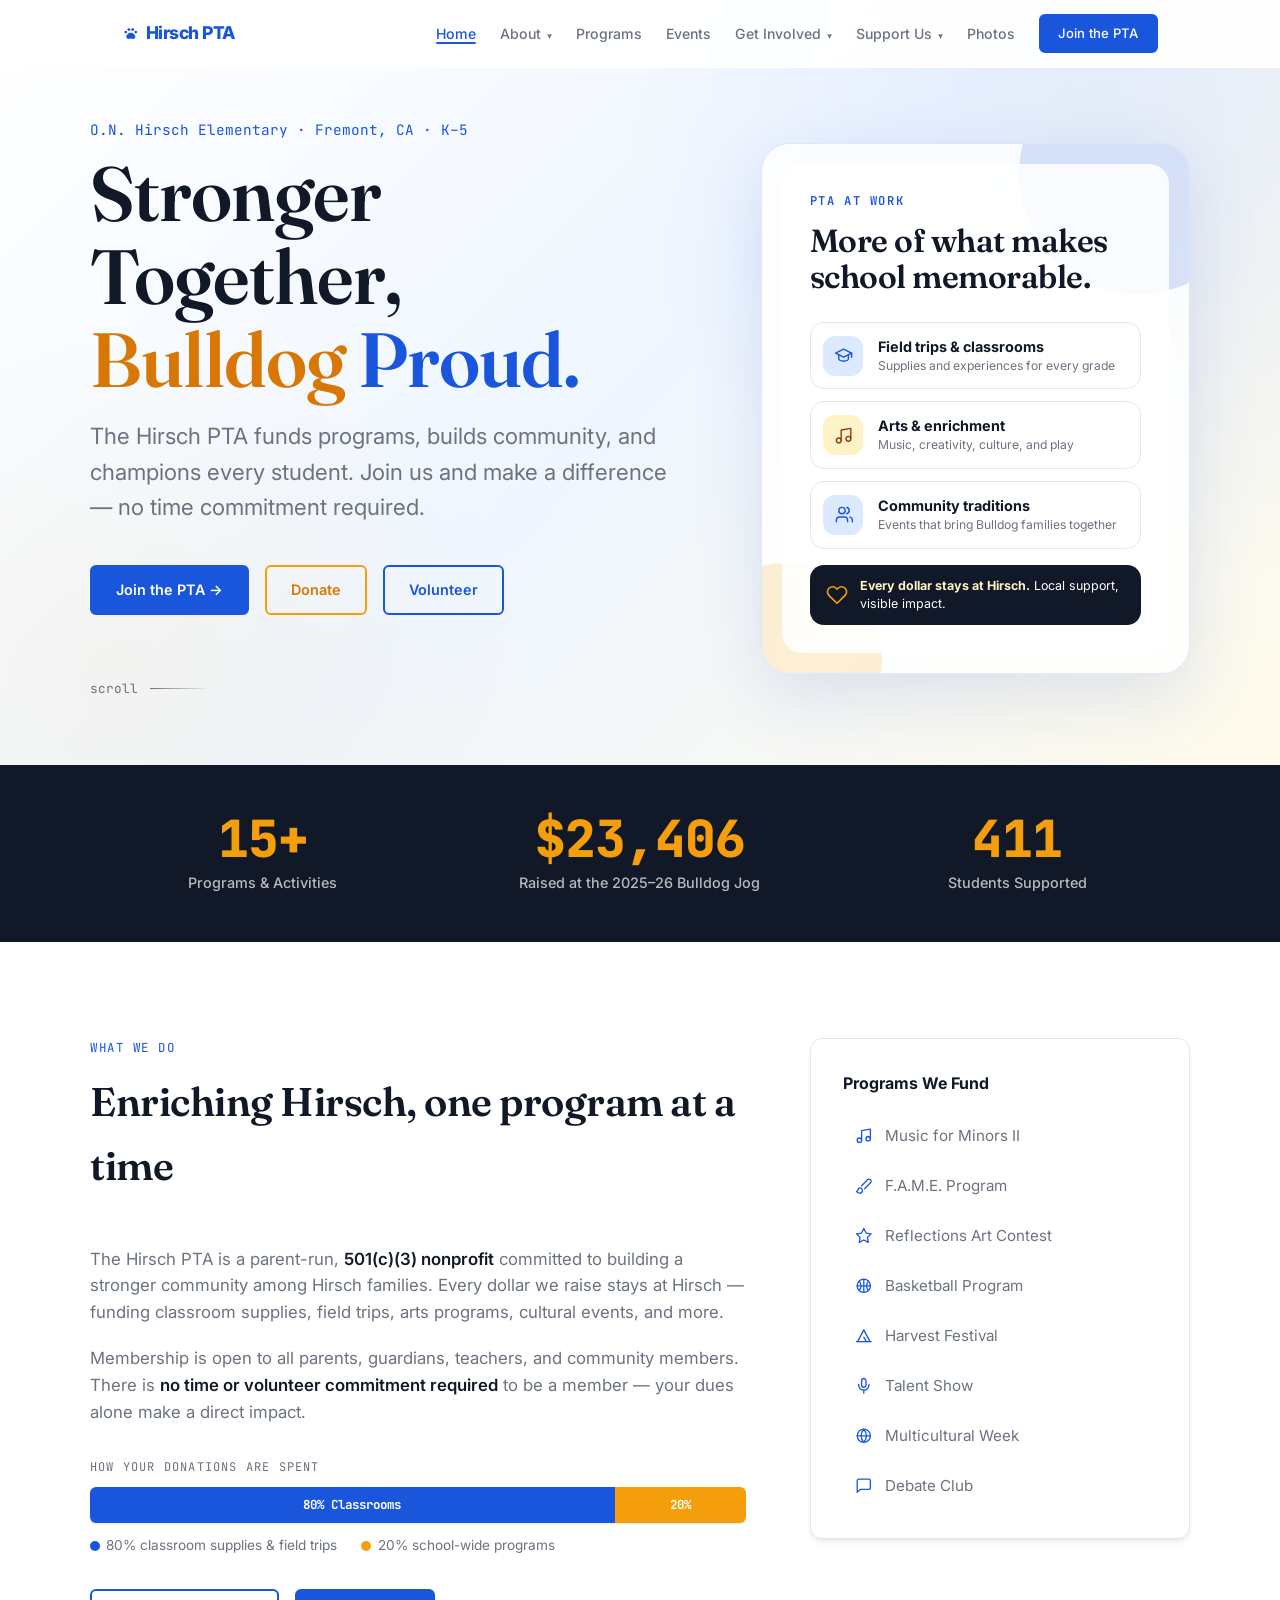
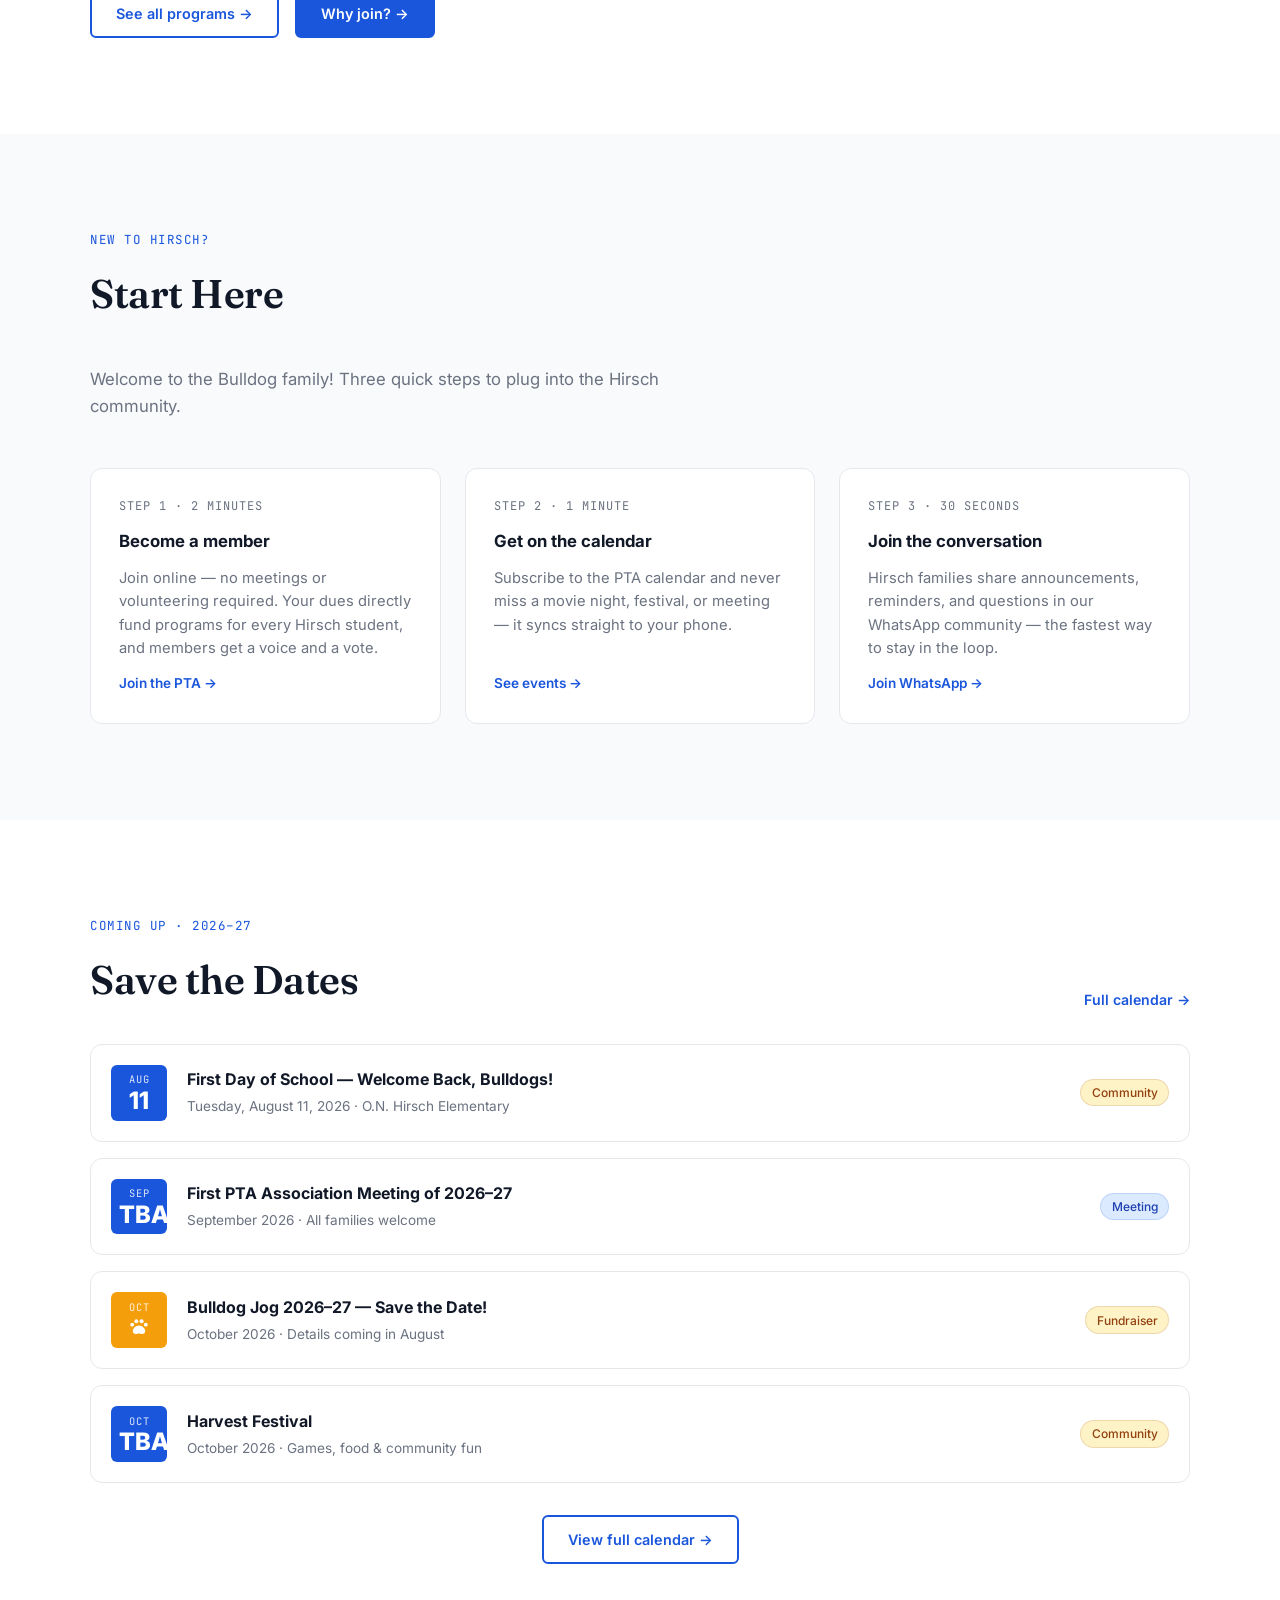
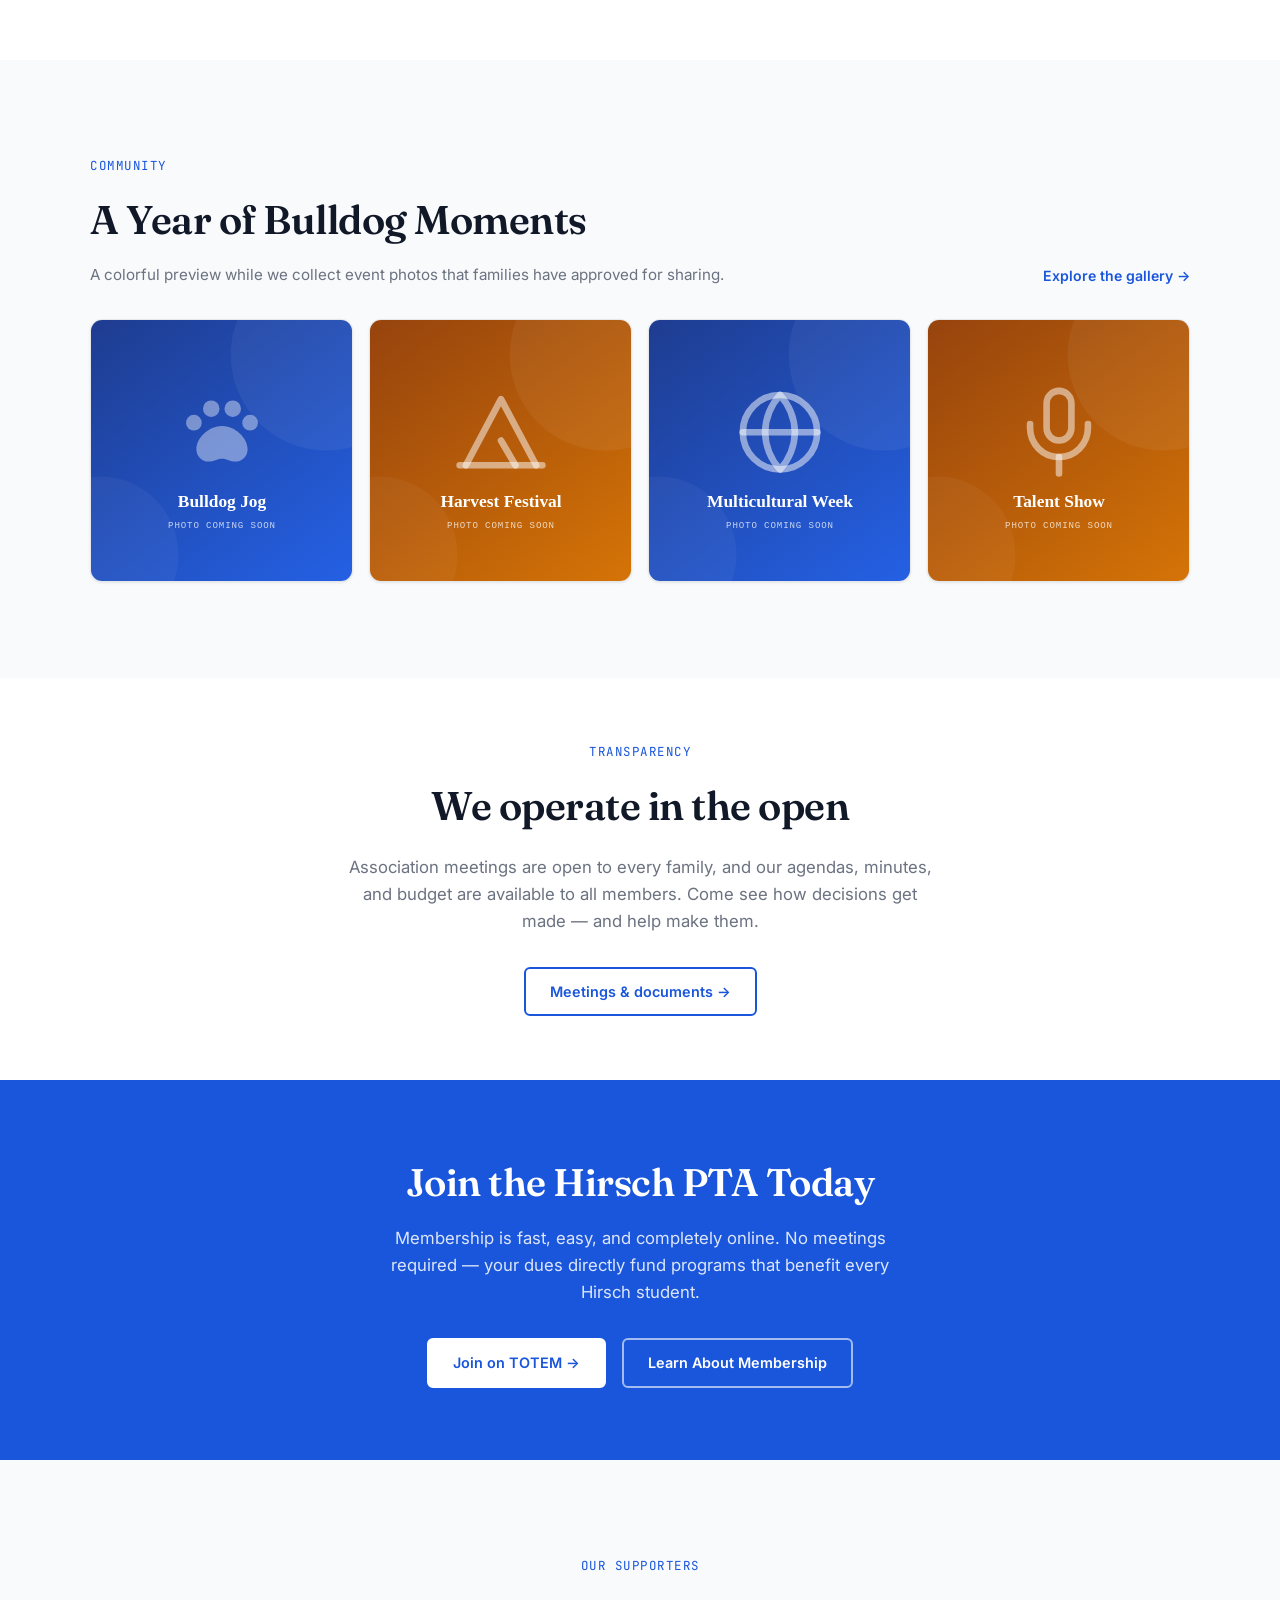
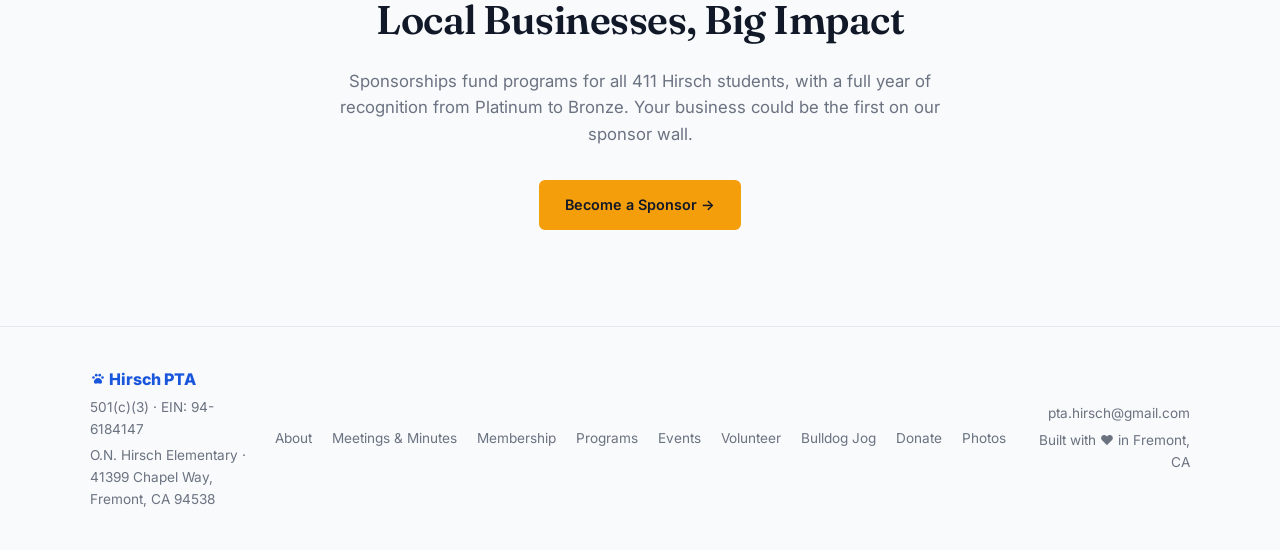
==== commit 49b0f5fc: "Polish responsive PTA site experience" ====
--- a/index.html
+++ b/index.html
@@ -9,11 +9,16 @@
   <meta property="og:description" content="Building community at O.N. Hirsch Elementary. Join the PTA, donate, or volunteer." />
   <meta property="og:type" content="website" />
   <meta property="og:url" content="https://hirschpta.org/" />
+  <meta property="og:image" content="https://hirschpta.org/assets/og.png" />
+  <meta property="og:image:width" content="1729" />
+  <meta property="og:image:height" content="910" />
+  <meta property="og:image:alt" content="Hirsch PTA — Stronger Together, Bulldog Proud." />
+  <meta name="twitter:card" content="summary_large_image" />
   <link rel="icon" href="assets/favicon.svg" type="image/svg+xml" />
   <link rel="preconnect" href="https://fonts.googleapis.com" />
   <link rel="preconnect" href="https://fonts.gstatic.com" crossorigin />
   <link href="https://fonts.googleapis.com/css2?family=Fraunces:opsz,wght@9..144,600..700&family=Inter:wght@300;400;500;600;700;800&family=JetBrains+Mono:wght@400;500&display=swap" rel="stylesheet" />
-  <link rel="stylesheet" href="css/styles.css" />
+  <link rel="stylesheet" href="css/styles.css?v=20260724" />
   <script type="application/ld+json">
   {
     "@context": "https://schema.org",
@@ -44,24 +49,52 @@
   <!-- HERO -->
   <section class="hero" id="hero" tabindex="-1"><span id="main"></span>
     <div class="hero-inner">
-      <p class="hero-eyebrow">O.N. Hirsch Elementary &middot; Fremont, CA &middot; K–5</p>
-      <h1 class="hero-title">
-        Stronger Together,<br>
-        <span class="highlight-gold">Bulldog</span> <span class="highlight">Proud.</span>
-      </h1>
-      <p class="hero-sub">
-        The Hirsch PTA funds programs, builds community, and champions every student.
-        Join us and make a difference — no time commitment required.
-      </p>
-      <div class="hero-cta">
-        <a href="/membership" class="btn btn-primary">Join the PTA &rarr;</a>
-        <a href="/donate" class="btn btn-gold-outline">Donate</a>
-        <a href="/volunteer" class="btn btn-outline">Volunteer</a>
-      </div>
-      <div class="hero-scroll-hint">
-        <span>scroll</span>
-        <div class="scroll-line"></div>
-      </div>
+      <div class="hero-copy">
+        <p class="hero-eyebrow">O.N. Hirsch Elementary &middot; Fremont, CA &middot; K–5</p>
+        <h1 class="hero-title">
+          Stronger Together,<br>
+          <span class="highlight-gold">Bulldog</span> <span class="highlight">Proud.</span>
+        </h1>
+        <p class="hero-sub">
+          The Hirsch PTA funds programs, builds community, and champions every student.
+          Join us and make a difference — no time commitment required.
+        </p>
+        <div class="hero-cta">
+          <a href="/membership" class="btn btn-primary">Join the PTA &rarr;</a>
+          <a href="/donate" class="btn btn-gold-outline">Donate</a>
+          <a href="/volunteer" class="btn btn-outline">Volunteer</a>
+        </div>
+        <div class="hero-scroll-hint">
+          <span>scroll</span>
+          <div class="scroll-line"></div>
+        </div>
+      </div>
+      <aside class="hero-impact-card" aria-label="How the Hirsch PTA helps">
+        <div class="hero-impact-orbit hero-impact-orbit-blue"></div>
+        <div class="hero-impact-orbit hero-impact-orbit-gold"></div>
+        <div class="hero-impact-content">
+          <p class="hero-impact-eyebrow">PTA at work</p>
+          <h2 class="hero-impact-title">More of what makes school memorable.</h2>
+          <ul class="hero-impact-list">
+            <li>
+              <span class="hero-impact-icon"><svg class="icon" aria-hidden="true"><use href="#i-grad"/></svg></span>
+              <span><strong>Field trips &amp; classrooms</strong><small>Supplies and experiences for every grade</small></span>
+            </li>
+            <li>
+              <span class="hero-impact-icon hero-impact-icon-gold"><svg class="icon" aria-hidden="true"><use href="#i-music"/></svg></span>
+              <span><strong>Arts &amp; enrichment</strong><small>Music, creativity, culture, and play</small></span>
+            </li>
+            <li>
+              <span class="hero-impact-icon"><svg class="icon" aria-hidden="true"><use href="#i-users"/></svg></span>
+              <span><strong>Community traditions</strong><small>Events that bring Bulldog families together</small></span>
+            </li>
+          </ul>
+          <div class="hero-impact-note">
+            <svg class="icon" aria-hidden="true"><use href="#i-heart"/></svg>
+            <span><strong>Every dollar stays at Hirsch.</strong> Local support, visible impact.</span>
+          </div>
+        </div>
+      </aside>
     </div>
     <div class="hero-bg-accent"></div>
     <div class="hero-bg-gold"></div>
@@ -232,9 +265,10 @@
       <div class="section-header">
         <div>
           <div class="section-label">Community</div>
-          <h2 class="section-title" style="margin-bottom:0">Moments from Hirsch</h2>
-        </div>
-        <a href="/gallery" class="view-all">View all photos &rarr;</a>
+          <h2 class="section-title" style="margin-bottom:0">A Year of Bulldog Moments</h2>
+          <p class="section-header-note">A colorful preview while we collect event photos that families have approved for sharing.</p>
+        </div>
+        <a href="/gallery" class="view-all">Explore the gallery &rarr;</a>
       </div>
       <div class="photo-teaser-grid">
         <a class="gallery-item" href="/gallery">
@@ -300,7 +334,7 @@
 
   <div data-footer></div>
 
-  <script src="js/layout.js"></script>
-  <script src="js/main.js"></script>
+  <script src="js/layout.js?v=20260724"></script>
+  <script src="js/main.js?v=20260724"></script>
 </body>
 </html>
--- a/css/styles.css
+++ b/css/styles.css
@@ -208,12 +208,13 @@
 }
 .btn-gold {
   background: var(--gold);
-  color: #fff;
+  color: var(--text);
   border-color: var(--gold);
 }
 .btn-gold:hover {
   background: var(--gold-dark);
   border-color: var(--gold-dark);
+  color: var(--text);
   transform: translateY(-1px);
   box-shadow: 0 4px 12px rgba(245,158,11,.35);
 }
@@ -309,11 +310,17 @@
   pointer-events: none;
 }
 .hero-inner {
+  width: 100%;
   max-width: var(--max-w);
   margin: 0 auto;
   position: relative;
   z-index: 1;
-}
+  display: grid;
+  grid-template-columns: minmax(0, 1.15fr) minmax(330px, .85fr);
+  align-items: center;
+  gap: clamp(3rem, 7vw, 6rem);
+}
+.hero-copy { min-width: 0; }
 .hero-eyebrow {
   font-family: var(--mono);
   font-size: .9rem;
@@ -365,6 +372,106 @@
 .scroll-line {
   width: 60px; height: 1px;
   background: linear-gradient(to right, var(--text-muted), transparent);
+}
+.hero-impact-card {
+  position: relative;
+  min-height: 470px;
+  padding: 1.25rem;
+  border: 1px solid rgba(26,86,219,.13);
+  border-radius: 28px;
+  background: rgba(255,255,255,.78);
+  box-shadow: 0 24px 70px rgba(30,64,175,.13);
+  overflow: hidden;
+  opacity: 0;
+  animation: fadeUp .7s .35s forwards;
+  backdrop-filter: blur(12px);
+}
+.hero-impact-content {
+  position: relative;
+  z-index: 1;
+  height: 100%;
+  padding: 1.75rem;
+  border-radius: 20px;
+  background: rgba(255,255,255,.84);
+}
+.hero-impact-eyebrow {
+  font-family: var(--mono);
+  color: var(--accent);
+  font-size: .76rem;
+  font-weight: 600;
+  letter-spacing: 1.6px;
+  text-transform: uppercase;
+}
+.hero-impact-title {
+  max-width: 340px;
+  margin-top: .75rem;
+  font-family: var(--display);
+  font-size: clamp(1.8rem, 2.5vw, 2.35rem);
+  font-weight: 600;
+  line-height: 1.1;
+  letter-spacing: -.5px;
+}
+.hero-impact-list {
+  display: grid;
+  gap: .75rem;
+  margin-top: 1.75rem;
+}
+.hero-impact-list li {
+  display: flex;
+  align-items: center;
+  gap: .9rem;
+  padding: .8rem;
+  border: 1px solid var(--border);
+  border-radius: 14px;
+  background: rgba(255,255,255,.76);
+}
+.hero-impact-list strong,
+.hero-impact-list small { display: block; }
+.hero-impact-list strong { font-size: .9rem; line-height: 1.35; }
+.hero-impact-list small { margin-top: .1rem; color: var(--text-muted); font-size: .76rem; line-height: 1.35; }
+.hero-impact-icon {
+  width: 40px;
+  height: 40px;
+  border-radius: 12px;
+  display: grid;
+  place-items: center;
+  flex: 0 0 40px;
+  color: var(--accent);
+  background: var(--accent-light);
+  font-size: 1.2rem;
+}
+.hero-impact-icon-gold {
+  color: #92400e;
+  background: var(--gold-light);
+}
+.hero-impact-note {
+  display: flex;
+  align-items: center;
+  gap: .75rem;
+  margin-top: 1rem;
+  padding: .8rem 1rem;
+  border-radius: 14px;
+  color: #fff;
+  background: var(--text);
+  font-size: .78rem;
+  line-height: 1.4;
+}
+.hero-impact-note .icon { flex: 0 0 22px; width: 22px; height: 22px; color: var(--gold); }
+.hero-impact-note strong { color: var(--gold-light); }
+.hero-impact-orbit {
+  position: absolute;
+  border-radius: 50%;
+  pointer-events: none;
+}
+.hero-impact-orbit-blue {
+  width: 240px; height: 240px;
+  top: -90px; right: -70px;
+  background: rgba(26,86,219,.16);
+}
+.hero-impact-orbit-gold {
+  width: 190px; height: 190px;
+  bottom: -80px; left: -70px;
+  background: rgba(245,158,11,.17);
 }
 
 /* ============================================================
@@ -900,6 +1007,7 @@
   height: 600px;
   border: none;
 }
+.calendar-frame-mobile { display: none; }
 .calendar-actions {
   display: flex;
   gap: 1rem;
@@ -1335,6 +1443,12 @@
   gap: 1rem;
 }
 .section-header .section-title { margin-bottom: 0; }
+.section-header-note {
+  max-width: 650px;
+  margin-top: .65rem;
+  color: var(--text-muted);
+  font-size: .95rem;
+}
 .view-all {
   font-size: .88rem;
   font-weight: 600;
@@ -1375,7 +1489,8 @@
     display: flex;
     flex-direction: column;
     position: fixed;
-    inset: var(--nav-h) 0 0 0;
+    inset: var(--nav-h) 0 auto 0;
+    height: calc(100dvh - var(--nav-h));
     background: rgba(255,255,255,.98);
     padding: 1.5rem 2rem 3rem;
     gap: .25rem;
@@ -1383,6 +1498,10 @@
     align-items: stretch;
     z-index: 99;
   }
+  body.menu-open { overflow: hidden; }
+  .hamburger[aria-expanded="true"] span:nth-child(1) { transform: translateY(7px) rotate(45deg); }
+  .hamburger[aria-expanded="true"] span:nth-child(2) { opacity: 0; }
+  .hamburger[aria-expanded="true"] span:nth-child(3) { transform: translateY(-7px) rotate(-45deg); }
   .nav-links.open > li > a { display: block; padding: .6rem 0; font-size: 1.05rem; }
   .nav-links.open .caret { display: none; }
   .nav-links.open .nav-sub {
@@ -1400,6 +1519,8 @@
   .nav-links.open .nav-join { margin-top: 1rem; }
   .nav-links.open .btn-nav { width: 100%; justify-content: center; text-align: center; padding: .8rem 1rem; font-size: .95rem; }
 
+  .hero-inner   { grid-template-columns: 1fr; }
+  .hero-impact-card { display: none; }
   .what-grid    { grid-template-columns: 1fr; }
   .mission-grid { grid-template-columns: 1fr; }
   .facts-card   { position: static; }
@@ -1412,8 +1533,16 @@
 }
 
 @media (max-width: 640px) {
+  .section { padding: 4rem 1.25rem; }
+  .page-hero { padding: calc(var(--nav-h) + 2rem) 1.25rem 2.75rem; }
+  .hero { min-height: auto; padding: calc(var(--nav-h) + 2.5rem) 1.25rem 3.5rem; }
   .hero-title { letter-spacing: -1.5px; }
-  .impact-bar .container { grid-template-columns: 1fr; gap: 2rem; }
+  .hero-scroll-hint { margin-top: 3rem; }
+  .impact-bar { padding: 2.5rem 1.25rem; }
+  .impact-bar .container { grid-template-columns: 1fr; gap: 1.5rem; }
+  .calendar-frame-desktop { display: none; }
+  .calendar-frame-mobile { display: block; height: 520px; }
+  .calendar-actions .btn { width: 100%; justify-content: center; }
   .tier-grid { grid-template-columns: 1fr; }
   .donate-methods { grid-template-columns: 1fr; }
   .vol-card { flex-wrap: wrap; }
@@ -1538,6 +1667,68 @@
 .sponsor-tier-silver   .sponsor-tile { height: 64px;  min-width: 160px; border-top: 3px solid var(--tier-silver);   font-size: .95rem; }
 .sponsor-tier-bronze   .sponsor-tile { height: 54px;  min-width: 140px; border-top: 3px solid var(--tier-bronze);   font-size: .88rem; }
 
+.founding-sponsor-card {
+  display: grid;
+  grid-template-columns: auto minmax(0, 1fr) auto;
+  align-items: center;
+  gap: 2rem;
+  padding: clamp(2rem, 4vw, 3.25rem);
+  border: 1px solid rgba(26,86,219,.14);
+  border-radius: 24px;
+  background:
+    radial-gradient(circle at 92% 15%, rgba(245,158,11,.17), transparent 28%),
+    linear-gradient(135deg, #fff 0%, #eff6ff 100%);
+  box-shadow: var(--shadow-lg);
+}
+.founding-sponsor-icon {
+  width: 76px;
+  height: 76px;
+  display: grid;
+  place-items: center;
+  border-radius: 22px;
+  color: var(--accent);
+  background: var(--accent-light);
+  font-size: 2rem;
+}
+.founding-sponsor-title {
+  margin-top: .35rem;
+  font-family: var(--display);
+  font-size: clamp(1.7rem, 3vw, 2.35rem);
+  font-weight: 600;
+  letter-spacing: -.5px;
+  line-height: 1.15;
+}
+.founding-sponsor-copy > p {
+  max-width: 650px;
+  margin-top: .75rem;
+  color: var(--text-muted);
+}
+.founding-sponsor-benefits {
+  display: flex;
+  flex-wrap: wrap;
+  gap: .55rem;
+  margin-top: 1.25rem;
+}
+.founding-sponsor-benefits span {
+  padding: .35rem .7rem;
+  border: 1px solid rgba(26,86,219,.15);
+  border-radius: 999px;
+  color: var(--accent-dark);
+  background: rgba(219,234,254,.68);
+  font-size: .78rem;
+  font-weight: 600;
+}
+
+@media (max-width: 900px) {
+  .founding-sponsor-card { grid-template-columns: auto 1fr; }
+  .founding-sponsor-card .btn { grid-column: 1 / -1; justify-self: start; }
+}
+@media (max-width: 640px) {
+  .founding-sponsor-card { grid-template-columns: 1fr; gap: 1.25rem; }
+  .founding-sponsor-icon { width: 60px; height: 60px; border-radius: 18px; font-size: 1.6rem; }
+  .founding-sponsor-card .btn { width: 100%; justify-content: center; }
+}
+
 /* ============================================================
    Photo gallery
    ============================================================ */
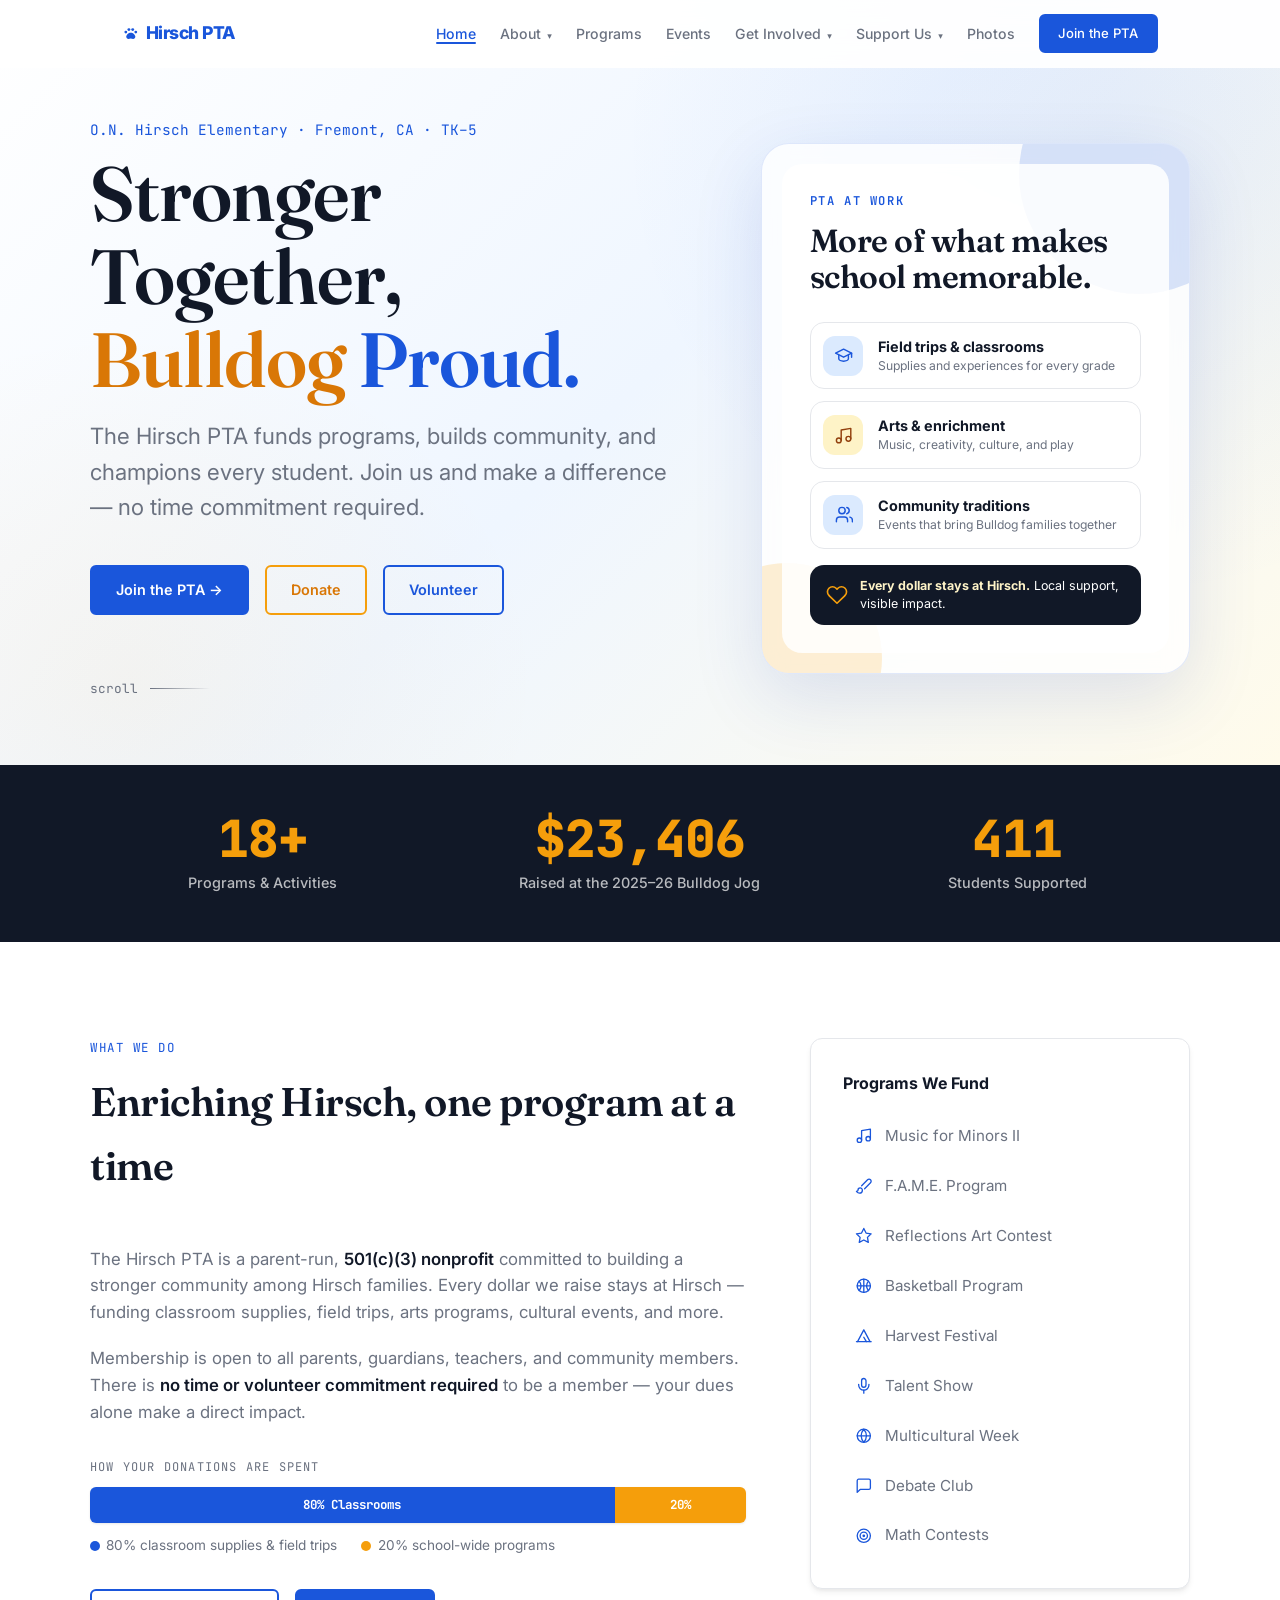
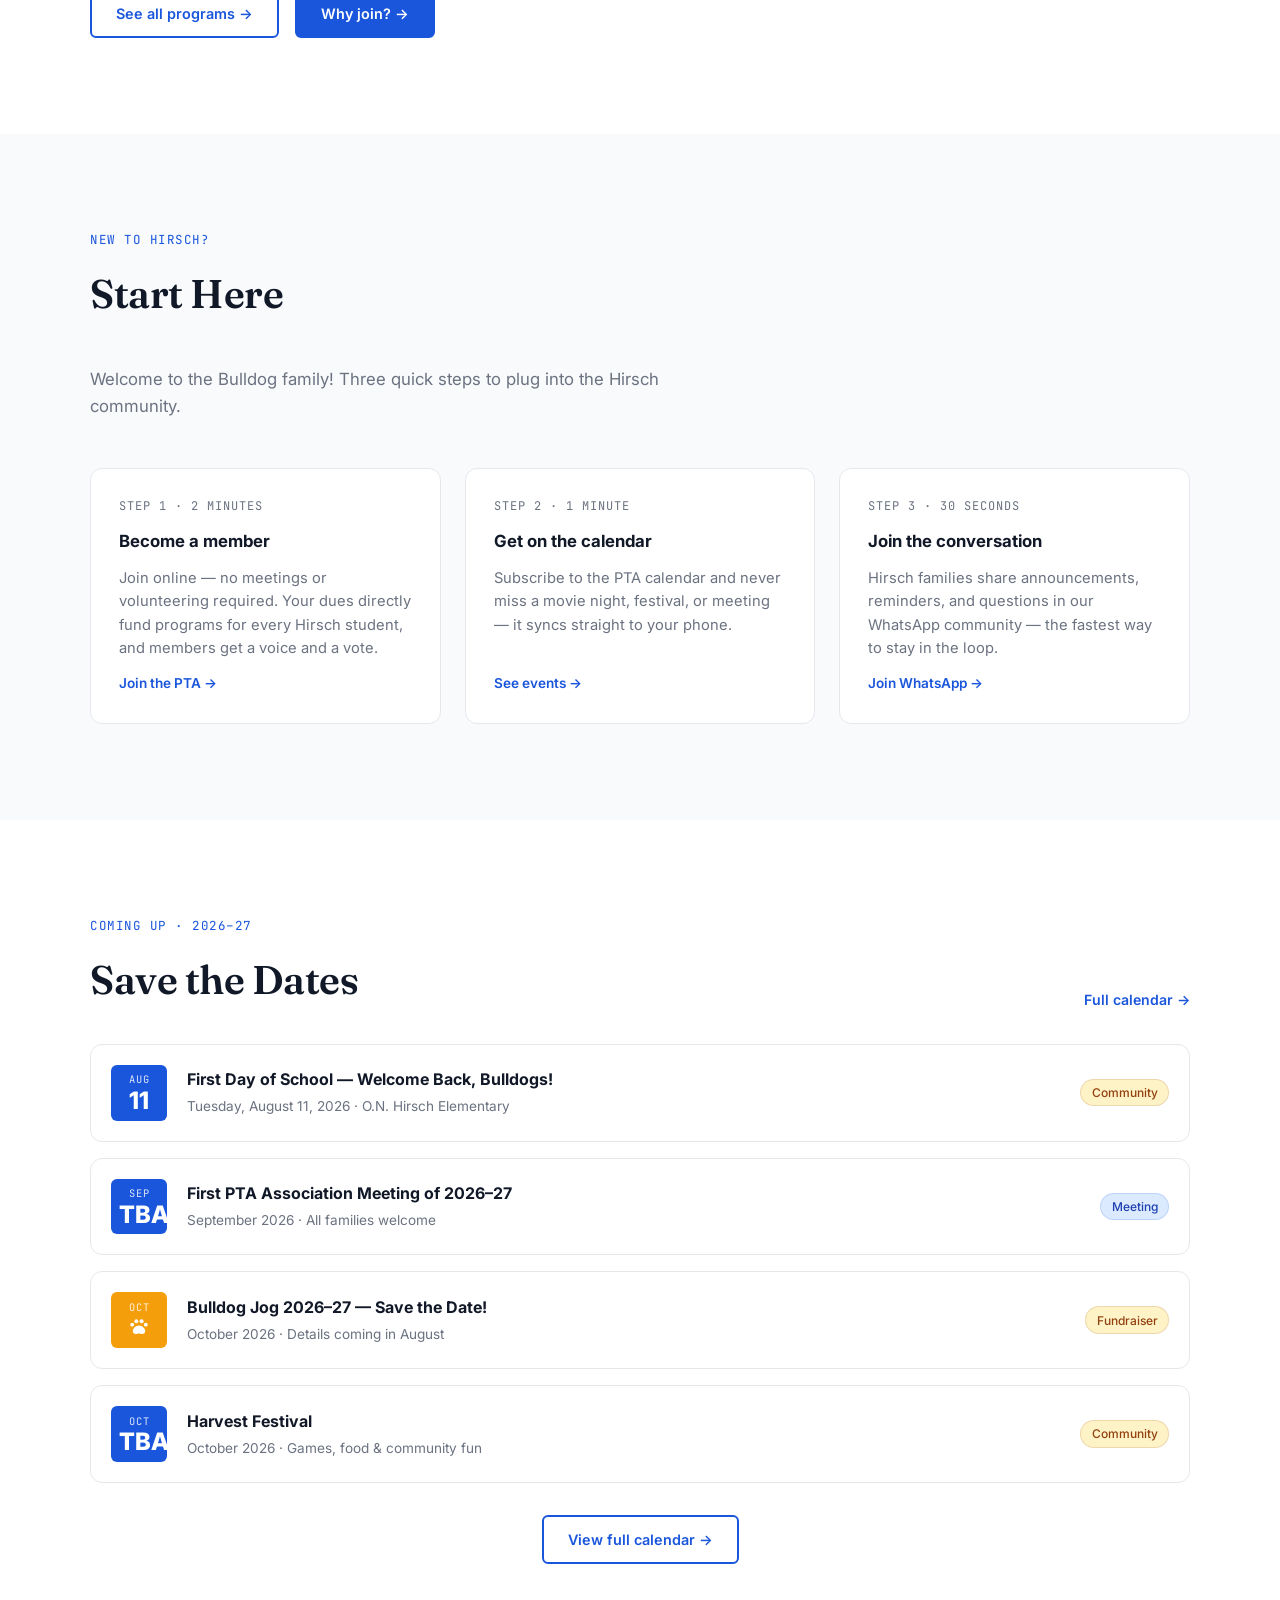
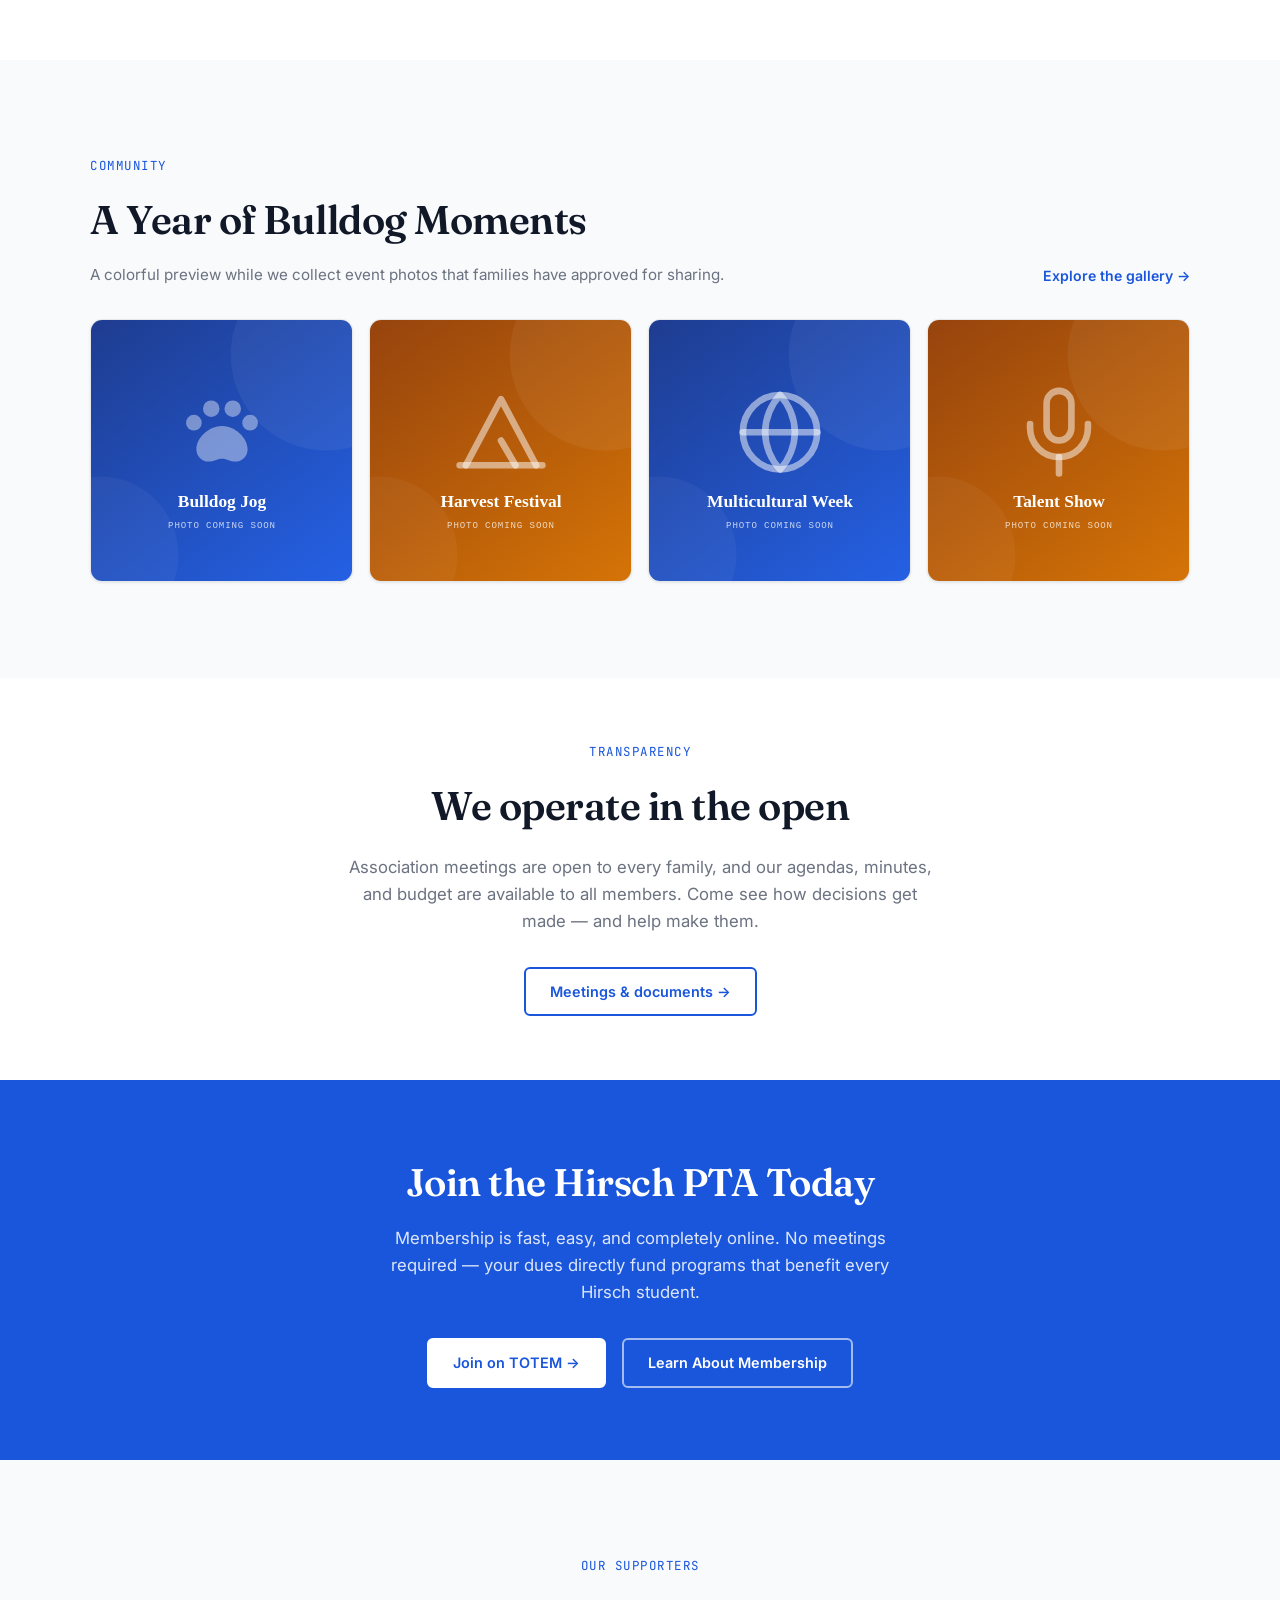
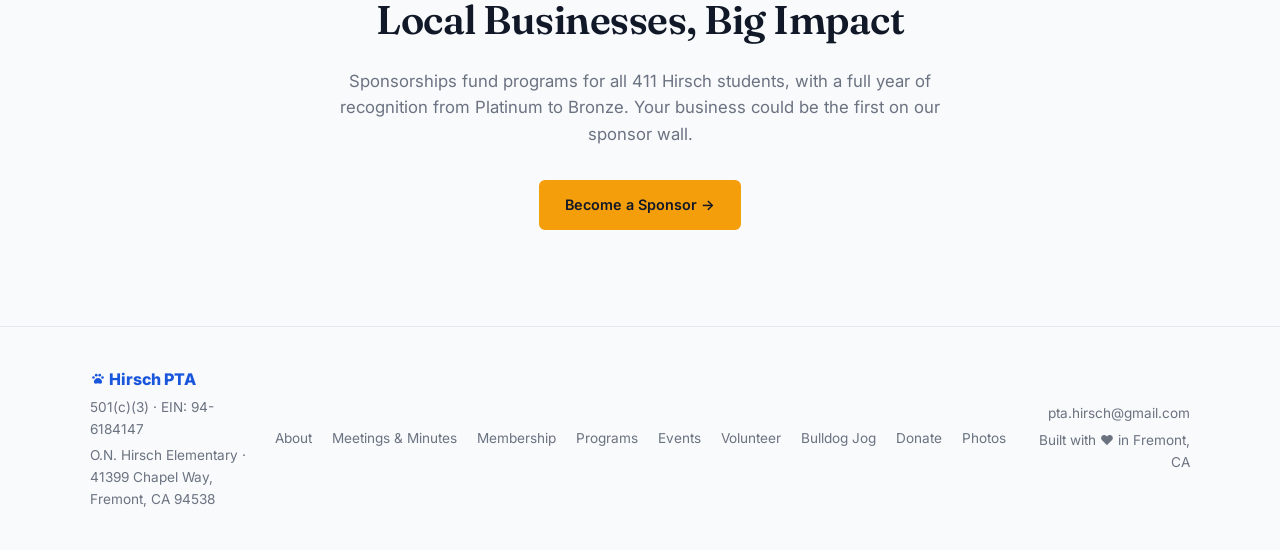
==== commit add47d68: "Add PTA math programs, update grades to TK-5 and counts to 18+ - New Academic cards: Math Kangaroo, " ====
--- a/index.html
+++ b/index.html
@@ -50,7 +50,7 @@
   <section class="hero" id="hero" tabindex="-1"><span id="main"></span>
     <div class="hero-inner">
       <div class="hero-copy">
-        <p class="hero-eyebrow">O.N. Hirsch Elementary &middot; Fremont, CA &middot; K–5</p>
+        <p class="hero-eyebrow">O.N. Hirsch Elementary &middot; Fremont, CA &middot; TK–5</p>
         <h1 class="hero-title">
           Stronger Together,<br>
           <span class="highlight-gold">Bulldog</span> <span class="highlight">Proud.</span>
@@ -104,7 +104,7 @@
   <div class="impact-bar">
     <div class="container">
       <div class="stat-item">
-        <div class="stat-number">15+</div>
+        <div class="stat-number">18+</div>
         <div class="stat-label">Programs &amp; Activities</div>
       </div>
       <div class="stat-item">
@@ -162,6 +162,7 @@
             <div class="program-highlight-item"><span class="program-highlight-icon"><svg class="icon" aria-hidden="true"><use href="#i-mic"/></svg></span> Talent Show</div>
             <div class="program-highlight-item"><span class="program-highlight-icon"><svg class="icon" aria-hidden="true"><use href="#i-globe"/></svg></span> Multicultural Week</div>
             <div class="program-highlight-item"><span class="program-highlight-icon"><svg class="icon" aria-hidden="true"><use href="#i-message"/></svg></span> Debate Club</div>
+            <div class="program-highlight-item"><span class="program-highlight-icon"><svg class="icon" aria-hidden="true"><use href="#i-target"/></svg></span> Math Contests</div>
           </div>
         </div>
       </div>
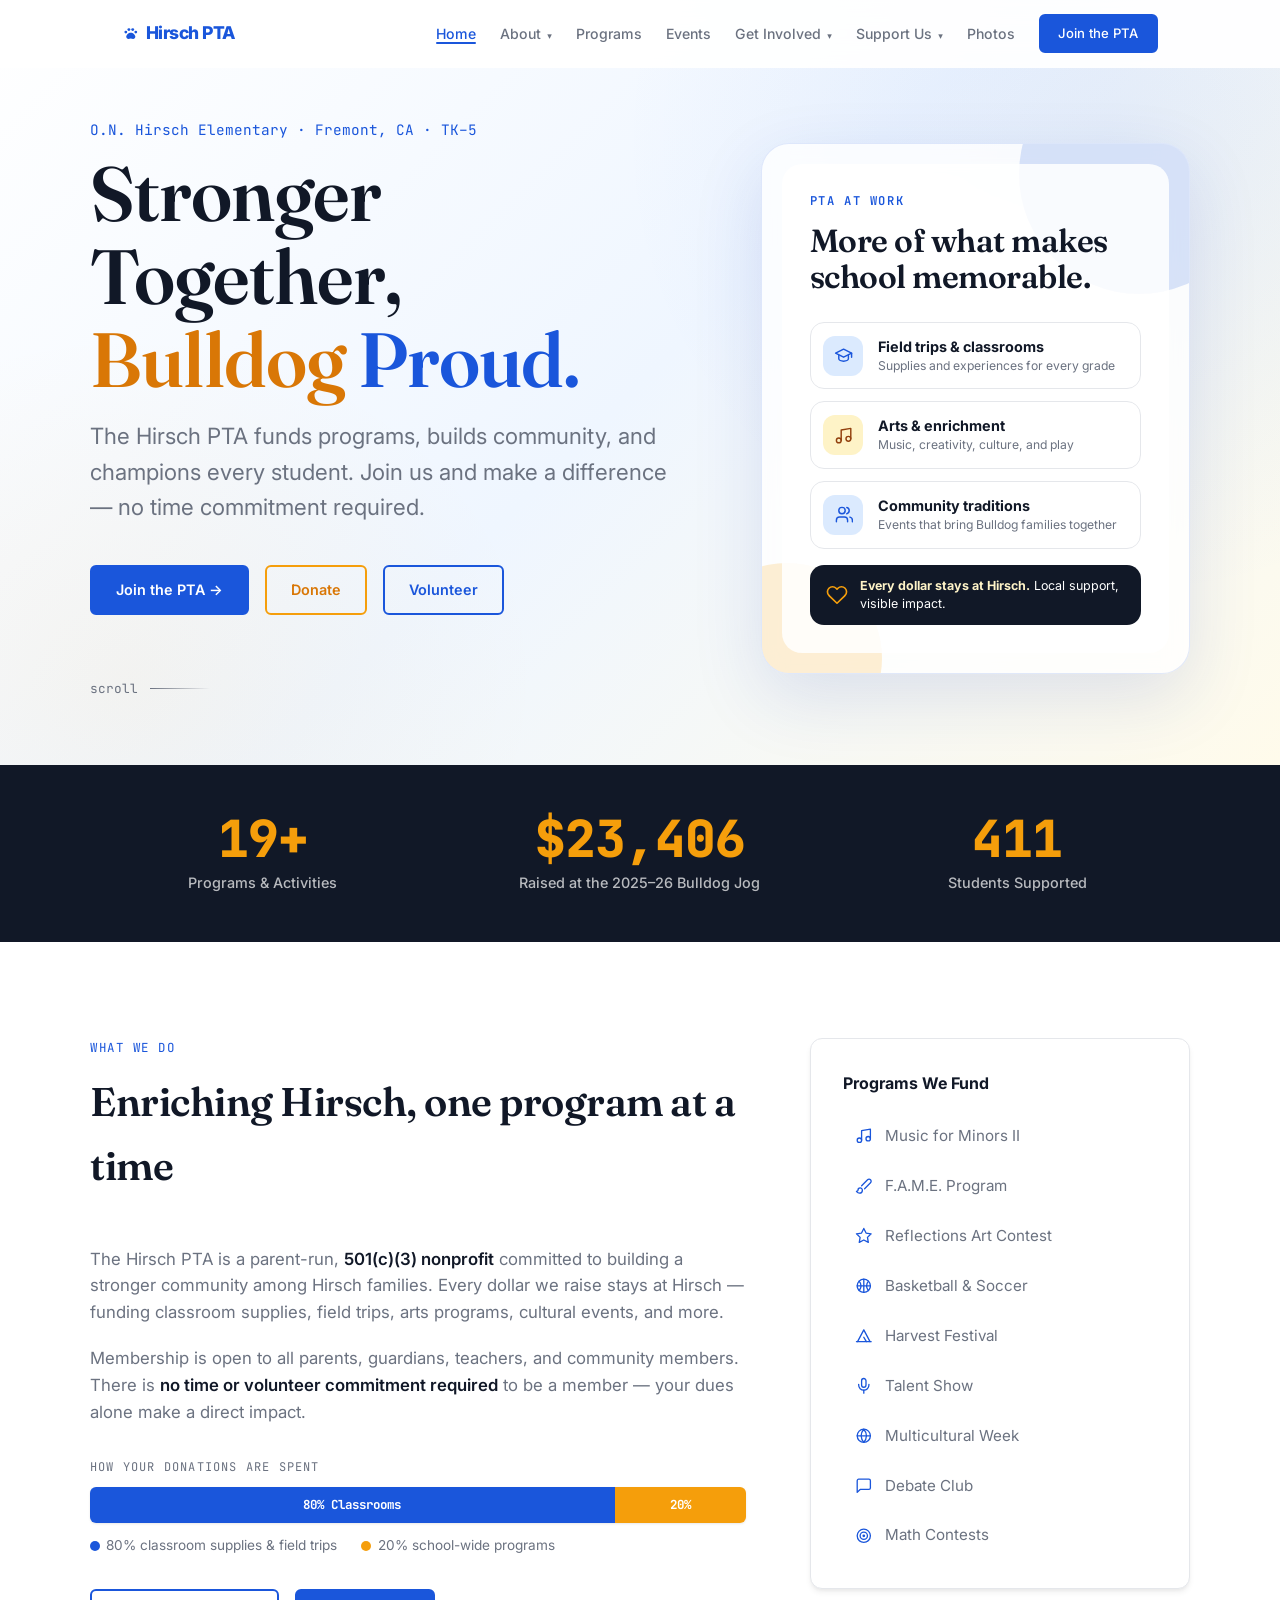
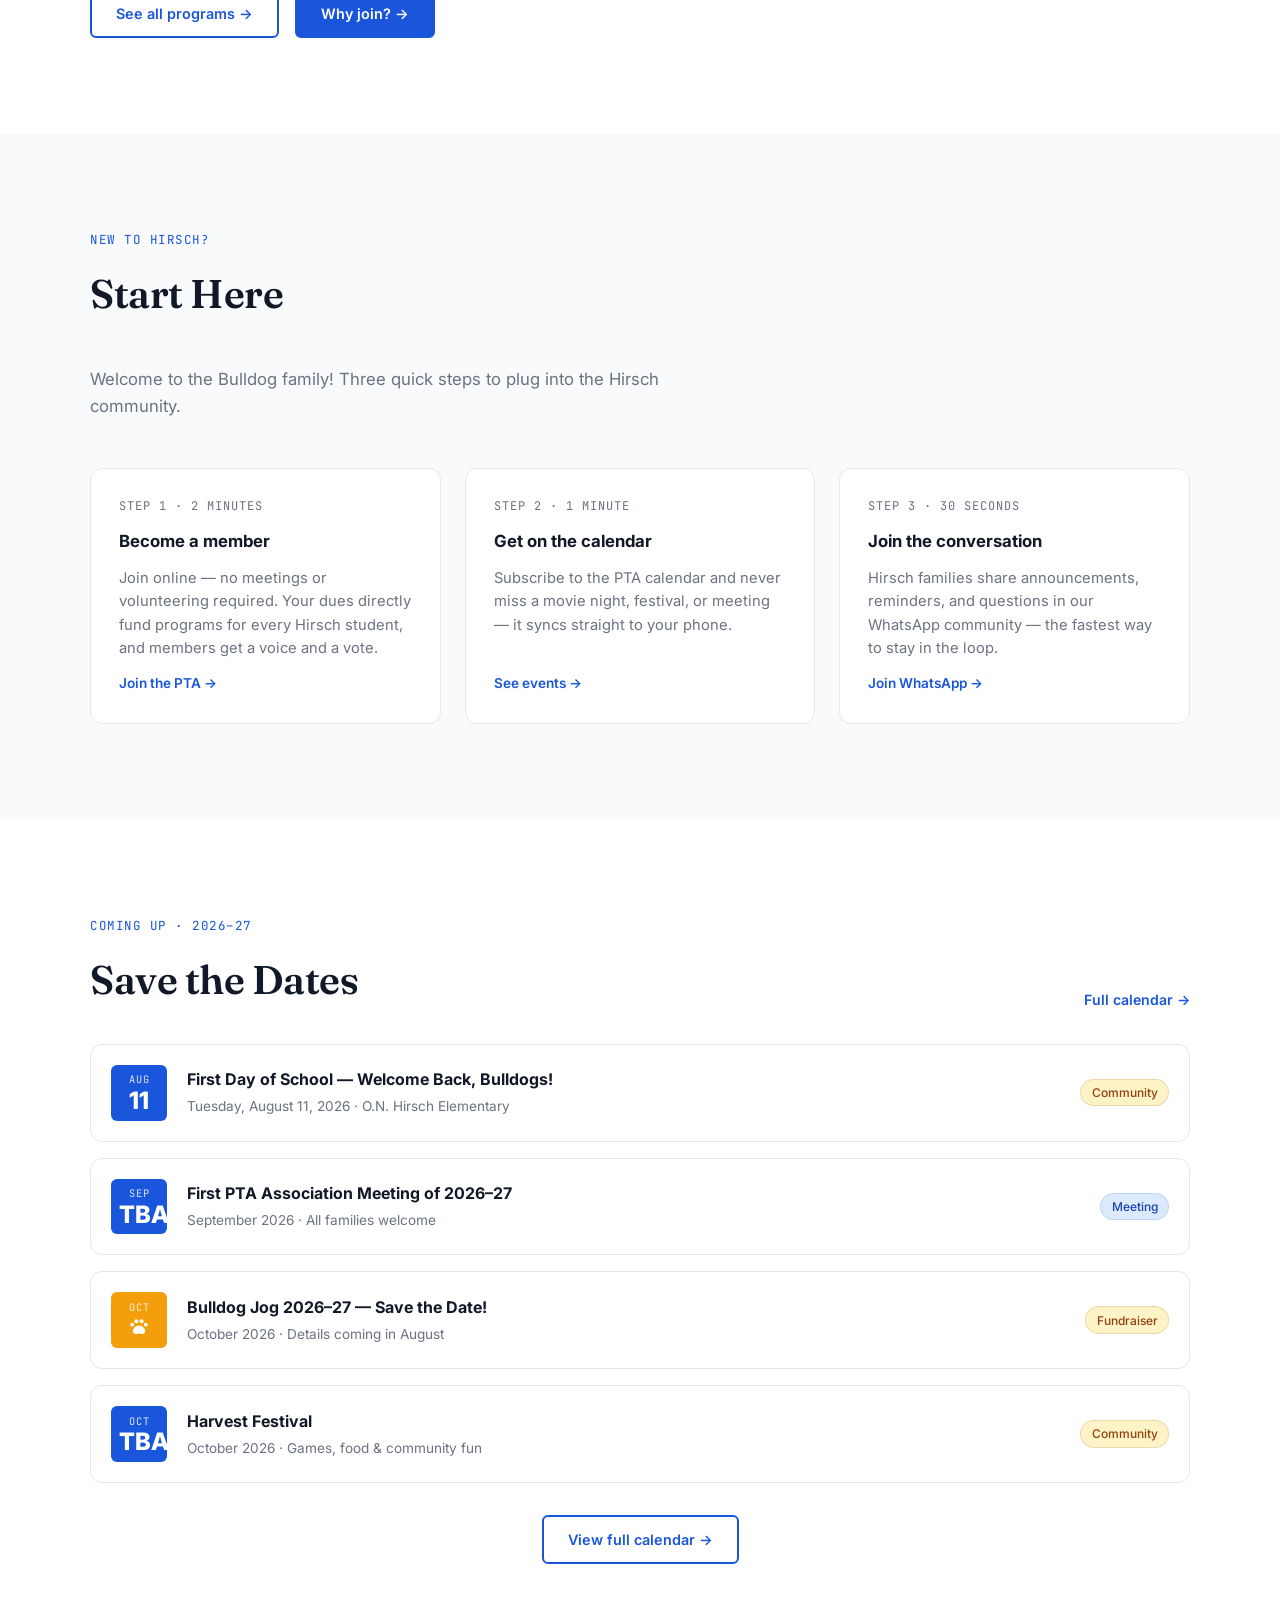
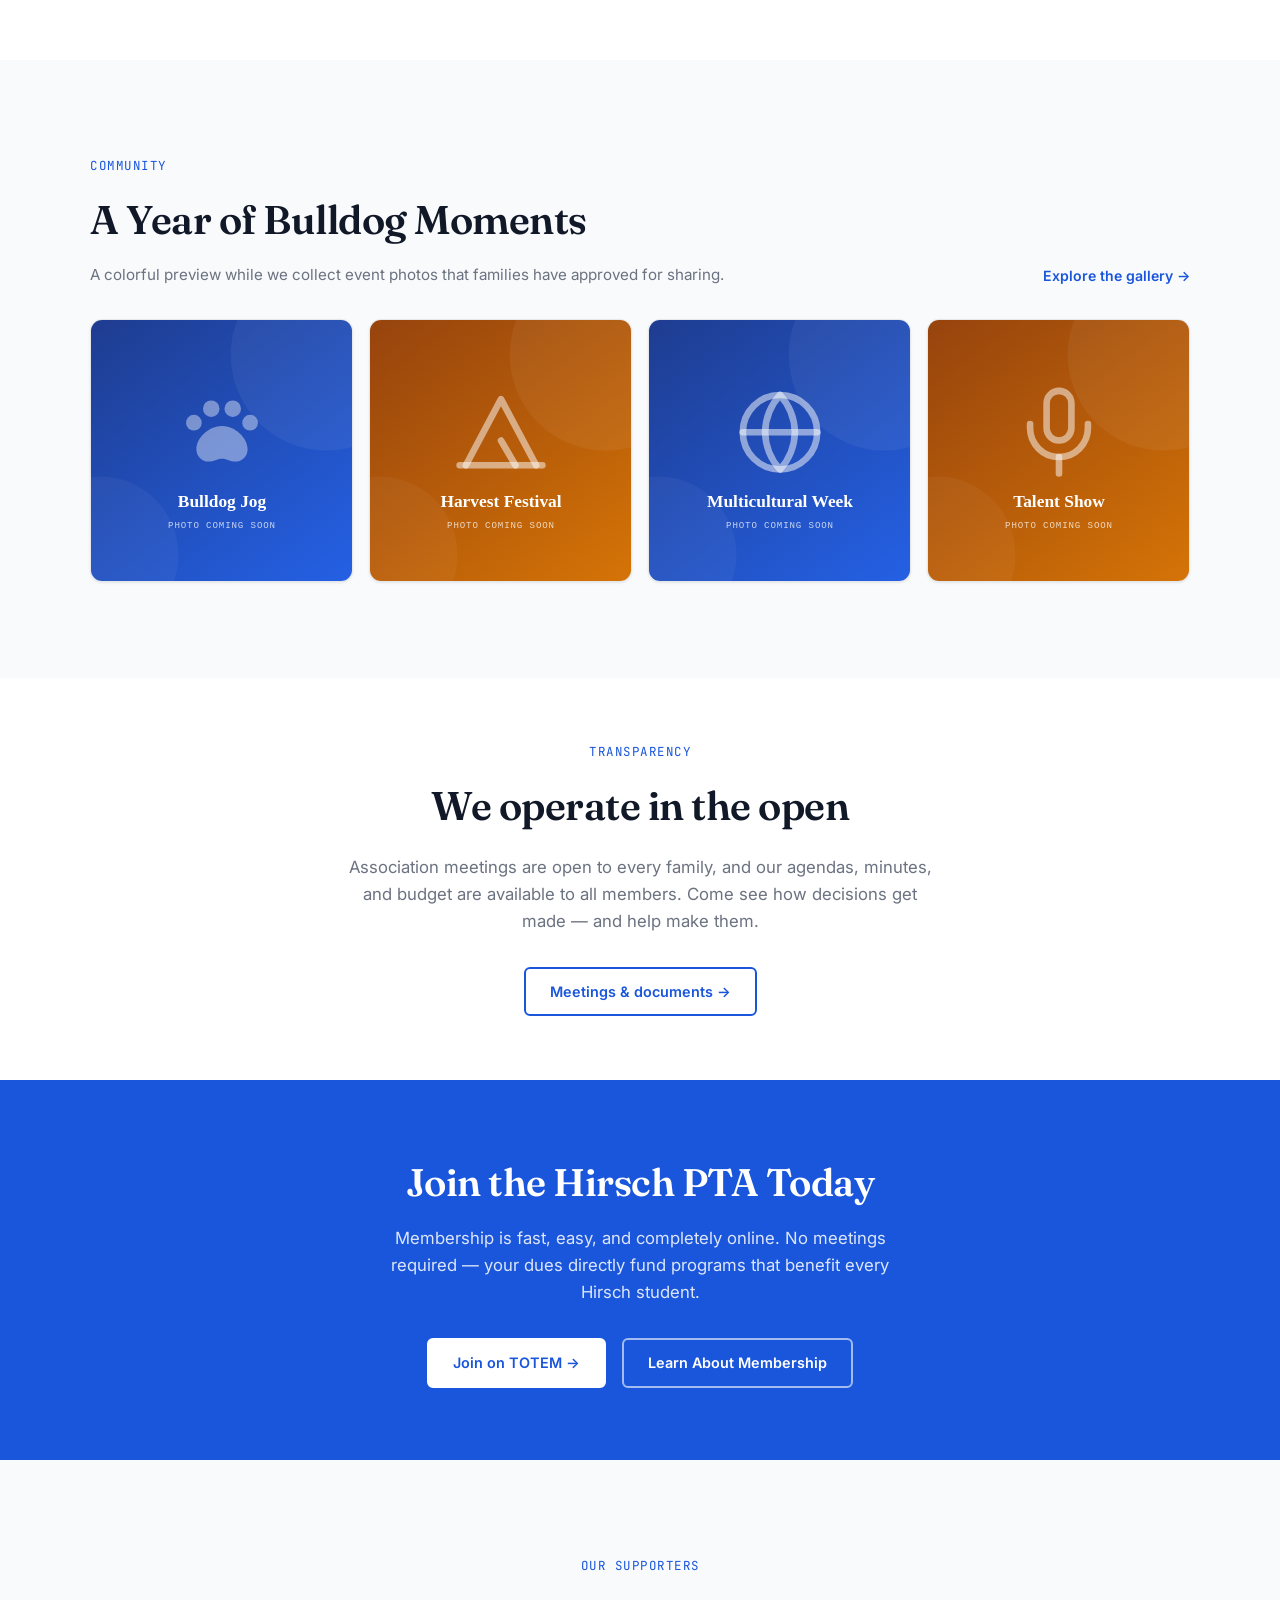
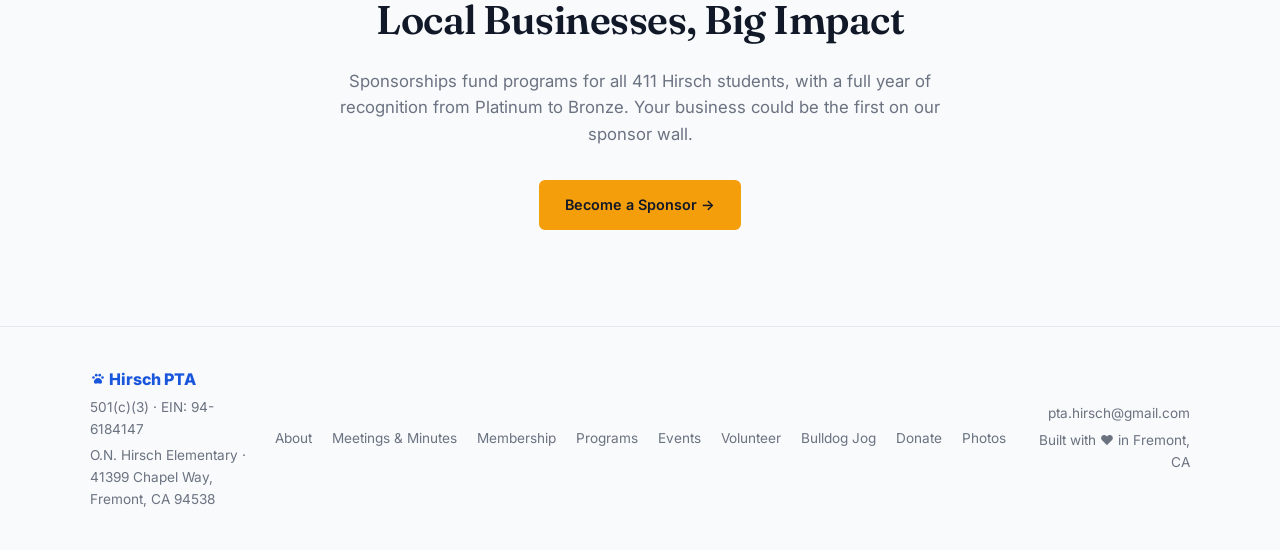
==== commit 90e77e65: "Add Soccer Program to athletics; bump program count to 19+ - New i-soccer sprite symbol (ball with p" ====
--- a/index.html
+++ b/index.html
@@ -104,7 +104,7 @@
   <div class="impact-bar">
     <div class="container">
       <div class="stat-item">
-        <div class="stat-number">18+</div>
+        <div class="stat-number">19+</div>
         <div class="stat-label">Programs &amp; Activities</div>
       </div>
       <div class="stat-item">
@@ -157,7 +157,7 @@
             <div class="program-highlight-item"><span class="program-highlight-icon"><svg class="icon" aria-hidden="true"><use href="#i-music"/></svg></span> Music for Minors II</div>
             <div class="program-highlight-item"><span class="program-highlight-icon"><svg class="icon" aria-hidden="true"><use href="#i-brush"/></svg></span> F.A.M.E. Program</div>
             <div class="program-highlight-item"><span class="program-highlight-icon"><svg class="icon" aria-hidden="true"><use href="#i-star"/></svg></span> Reflections Art Contest</div>
-            <div class="program-highlight-item"><span class="program-highlight-icon"><svg class="icon" aria-hidden="true"><use href="#i-basketball"/></svg></span> Basketball Program</div>
+            <div class="program-highlight-item"><span class="program-highlight-icon"><svg class="icon" aria-hidden="true"><use href="#i-basketball"/></svg></span> Basketball &amp; Soccer</div>
             <div class="program-highlight-item"><span class="program-highlight-icon"><svg class="icon" aria-hidden="true"><use href="#i-tent"/></svg></span> Harvest Festival</div>
             <div class="program-highlight-item"><span class="program-highlight-icon"><svg class="icon" aria-hidden="true"><use href="#i-mic"/></svg></span> Talent Show</div>
             <div class="program-highlight-item"><span class="program-highlight-icon"><svg class="icon" aria-hidden="true"><use href="#i-globe"/></svg></span> Multicultural Week</div>
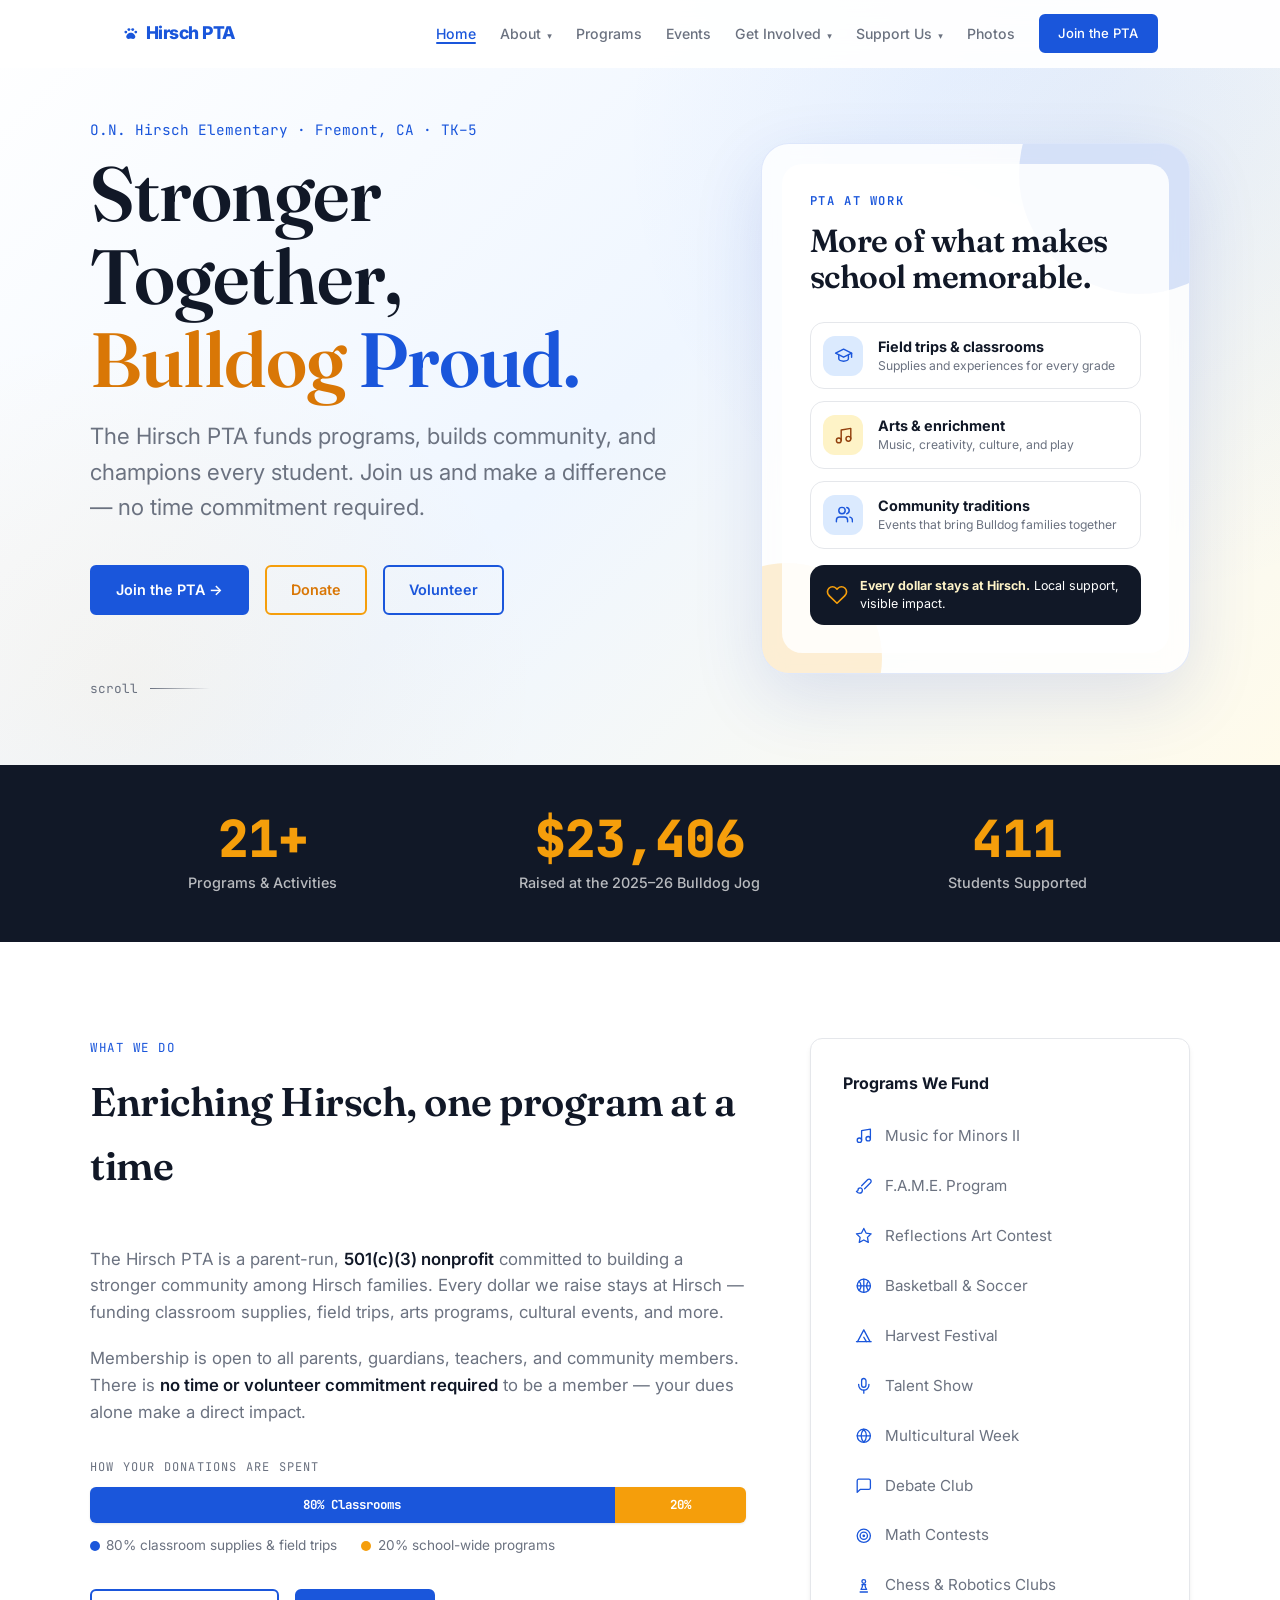
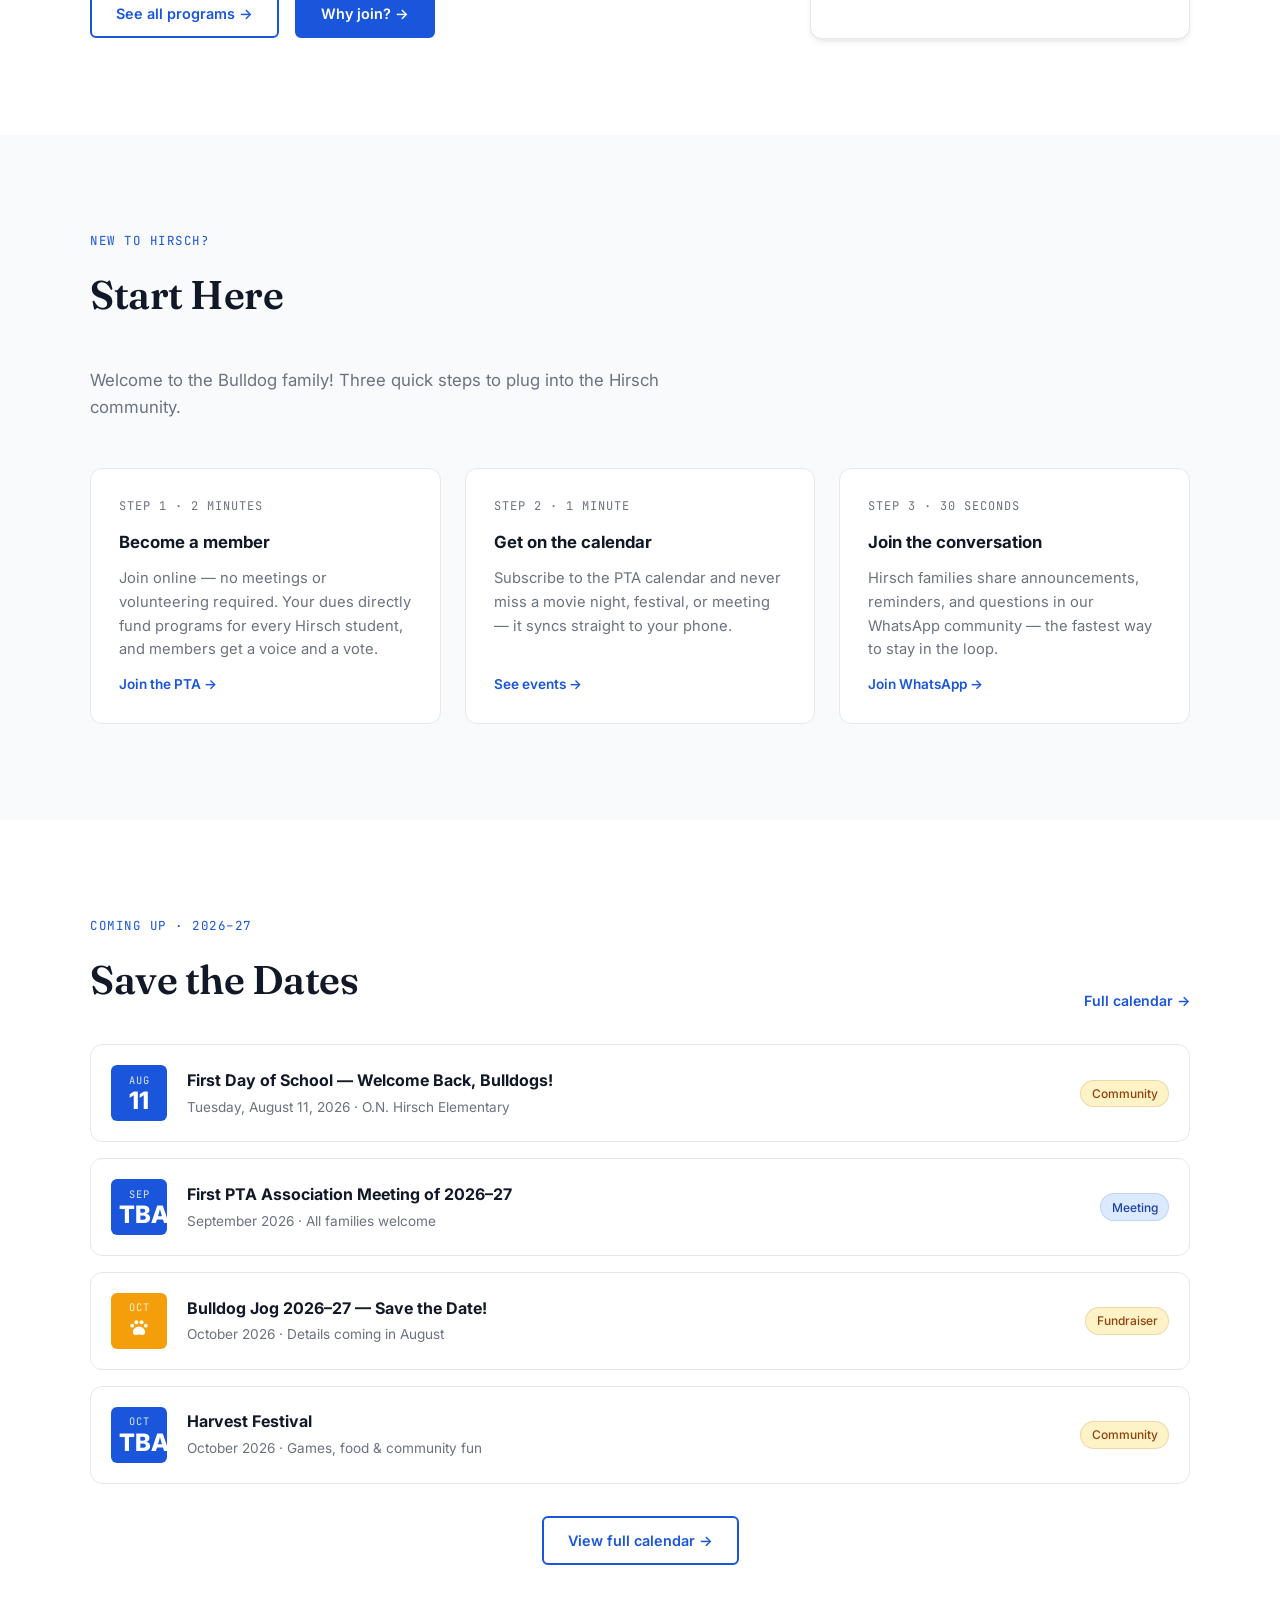
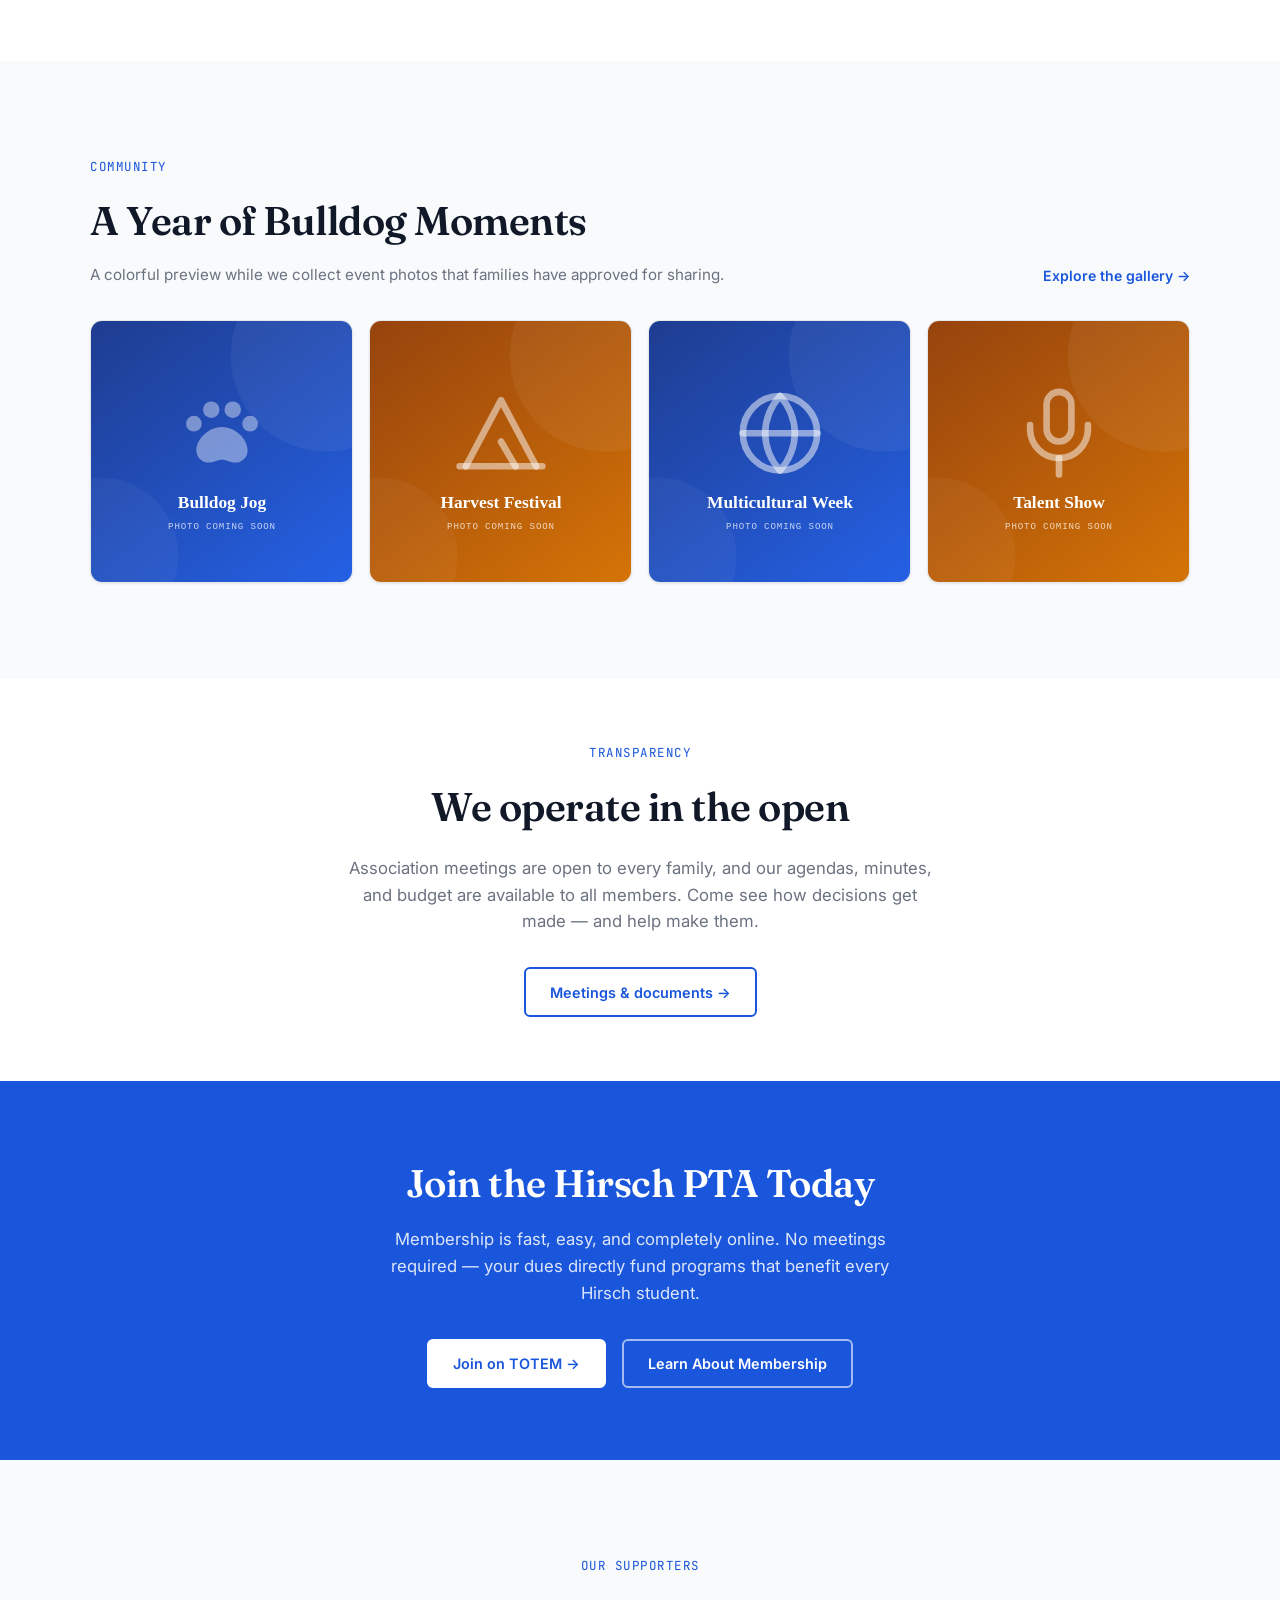
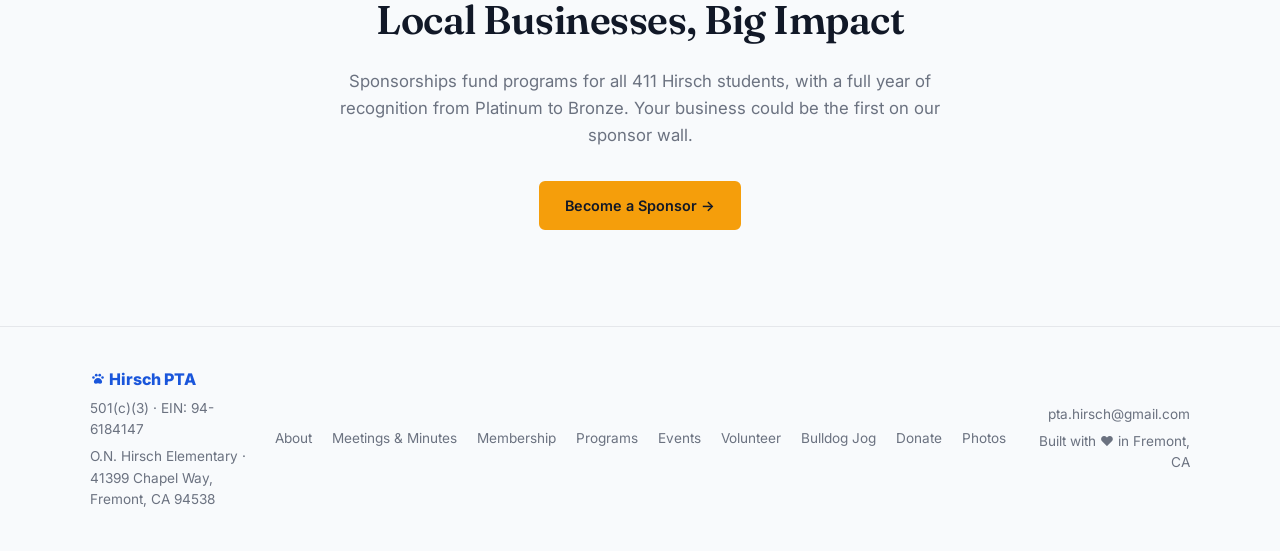
==== commit acc325ee: "Add Chess Club and Robotics Club programs; count to 21+ - New sprite symbols: i-chess (pawn), i-bot " ====
--- a/index.html
+++ b/index.html
@@ -104,7 +104,7 @@
   <div class="impact-bar">
     <div class="container">
       <div class="stat-item">
-        <div class="stat-number">19+</div>
+        <div class="stat-number">21+</div>
         <div class="stat-label">Programs &amp; Activities</div>
       </div>
       <div class="stat-item">
@@ -163,6 +163,7 @@
             <div class="program-highlight-item"><span class="program-highlight-icon"><svg class="icon" aria-hidden="true"><use href="#i-globe"/></svg></span> Multicultural Week</div>
             <div class="program-highlight-item"><span class="program-highlight-icon"><svg class="icon" aria-hidden="true"><use href="#i-message"/></svg></span> Debate Club</div>
             <div class="program-highlight-item"><span class="program-highlight-icon"><svg class="icon" aria-hidden="true"><use href="#i-target"/></svg></span> Math Contests</div>
+            <div class="program-highlight-item"><span class="program-highlight-icon"><svg class="icon" aria-hidden="true"><use href="#i-chess"/></svg></span> Chess &amp; Robotics Clubs</div>
           </div>
         </div>
       </div>
@@ -335,7 +336,7 @@
 
   <div data-footer></div>
 
-  <script src="js/layout.js?v=20260724"></script>
+  <script src="js/layout.js?v=20260806"></script>
   <script src="js/main.js?v=20260724"></script>
 </body>
 </html>
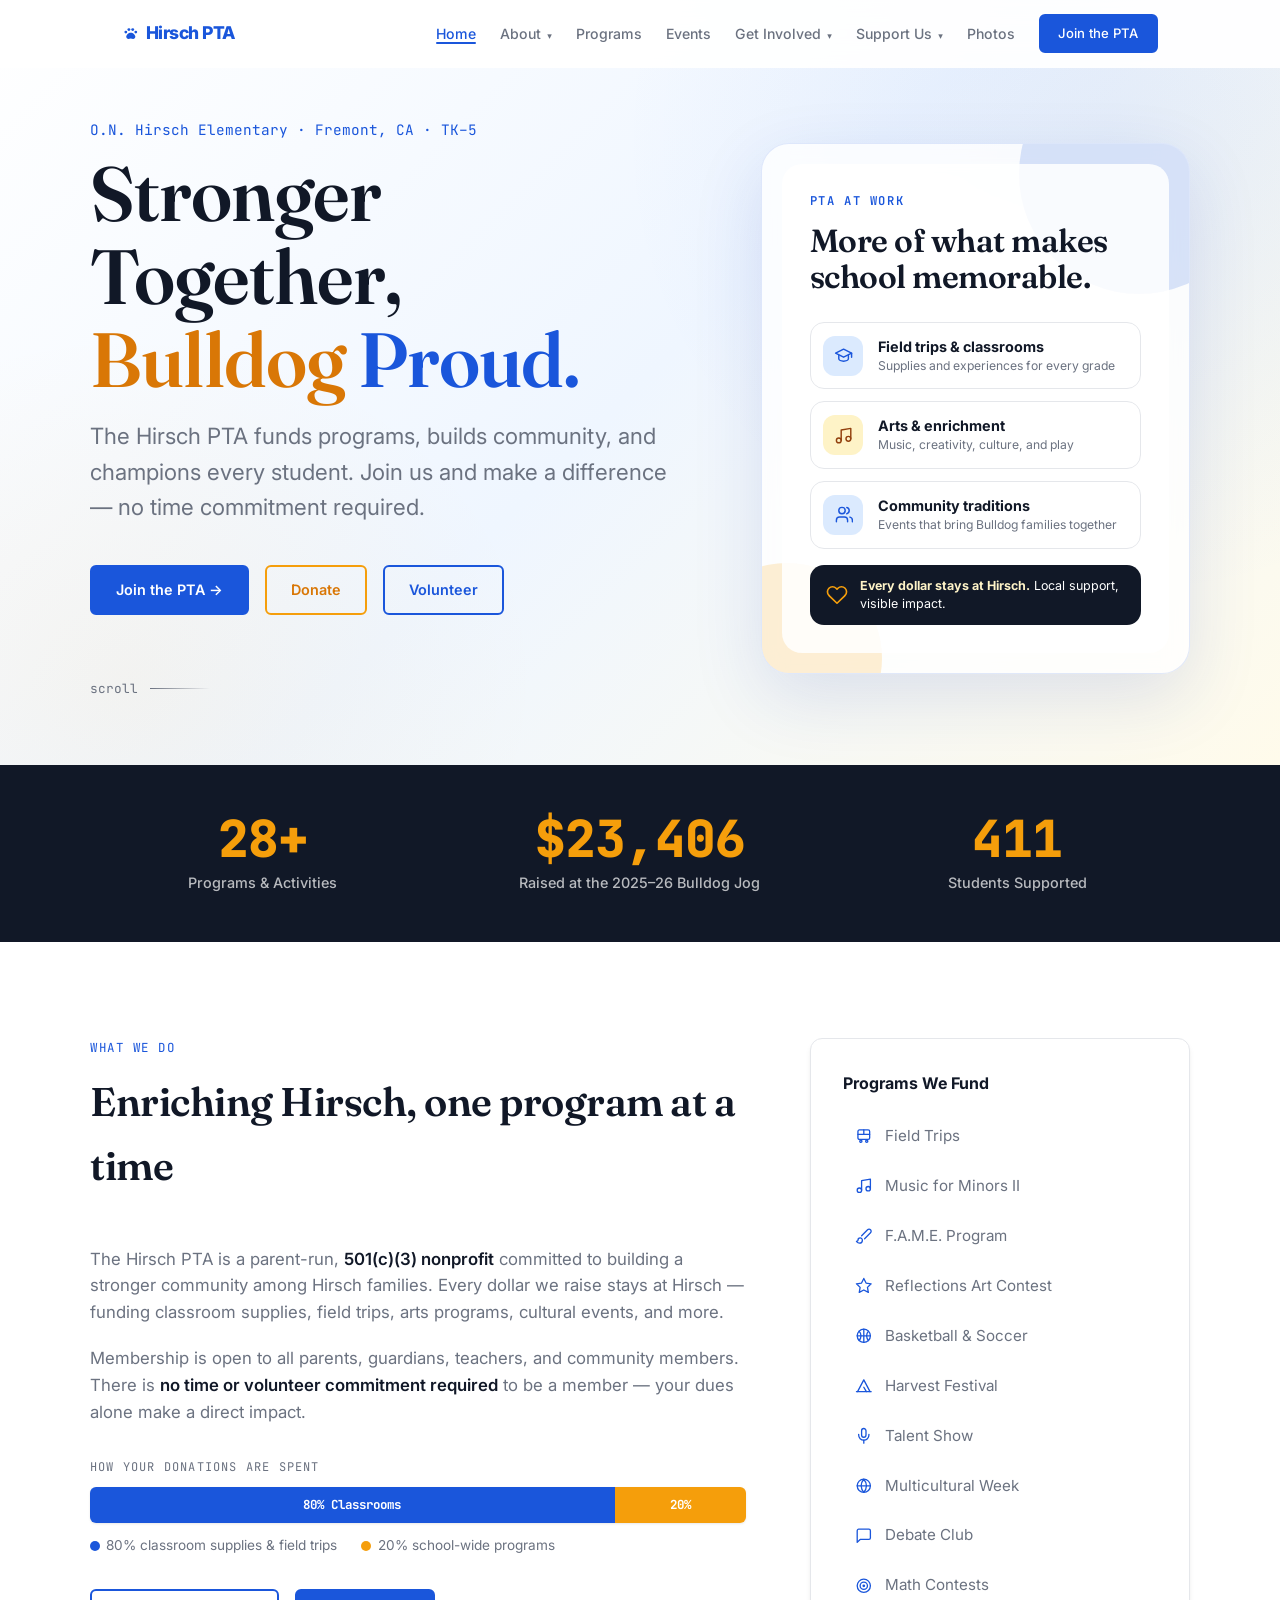
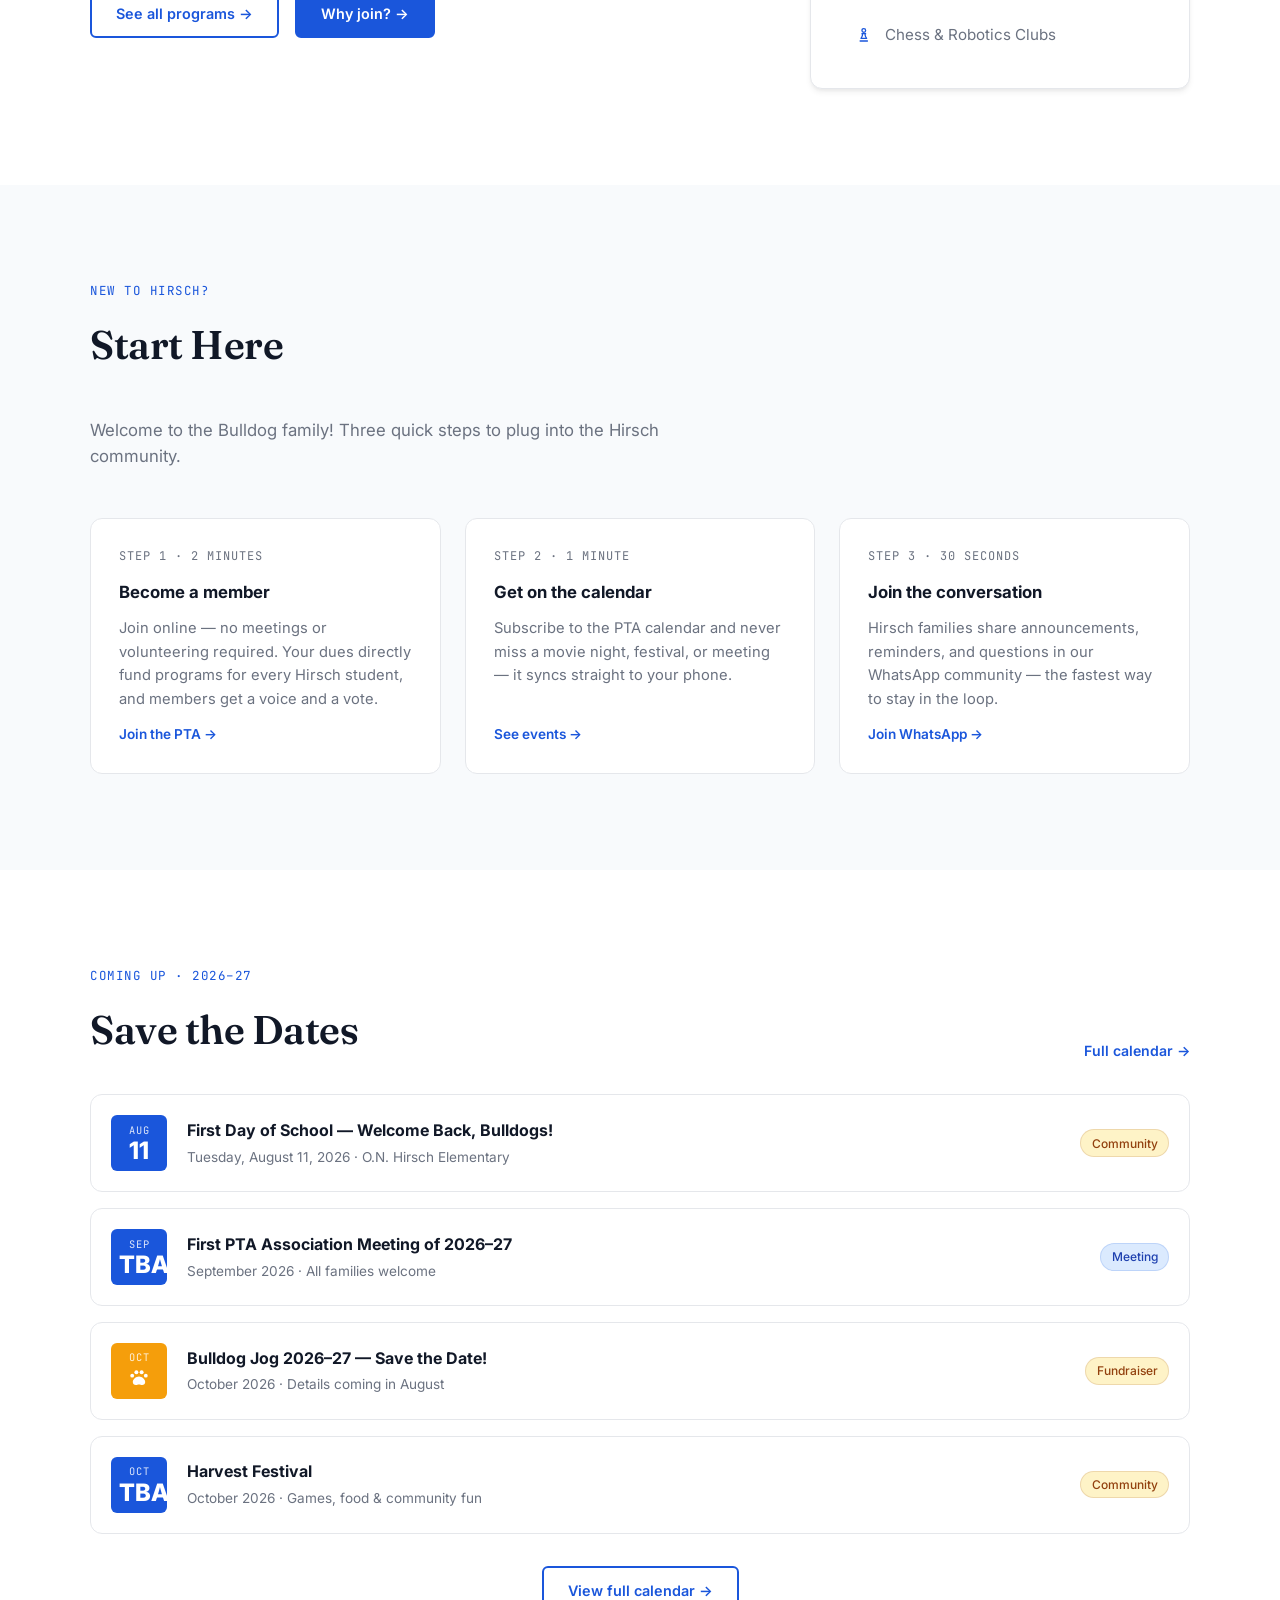
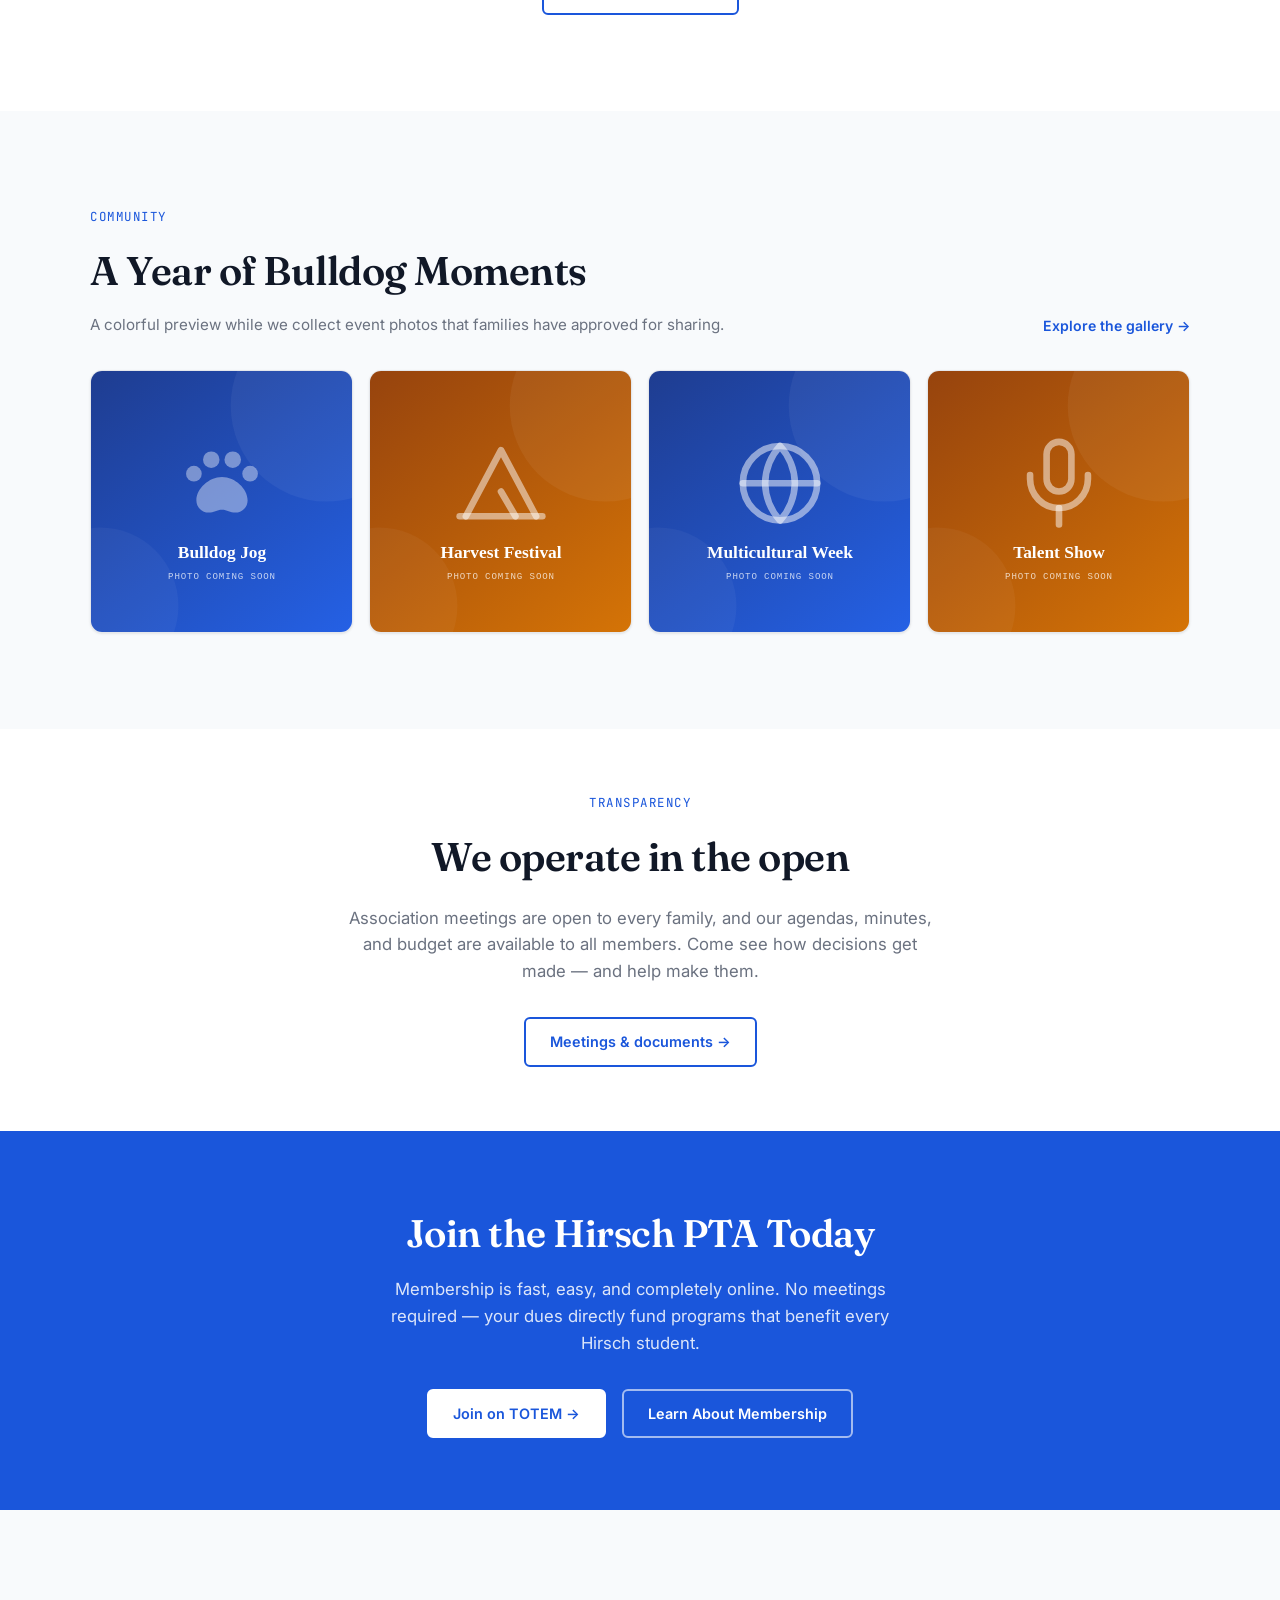
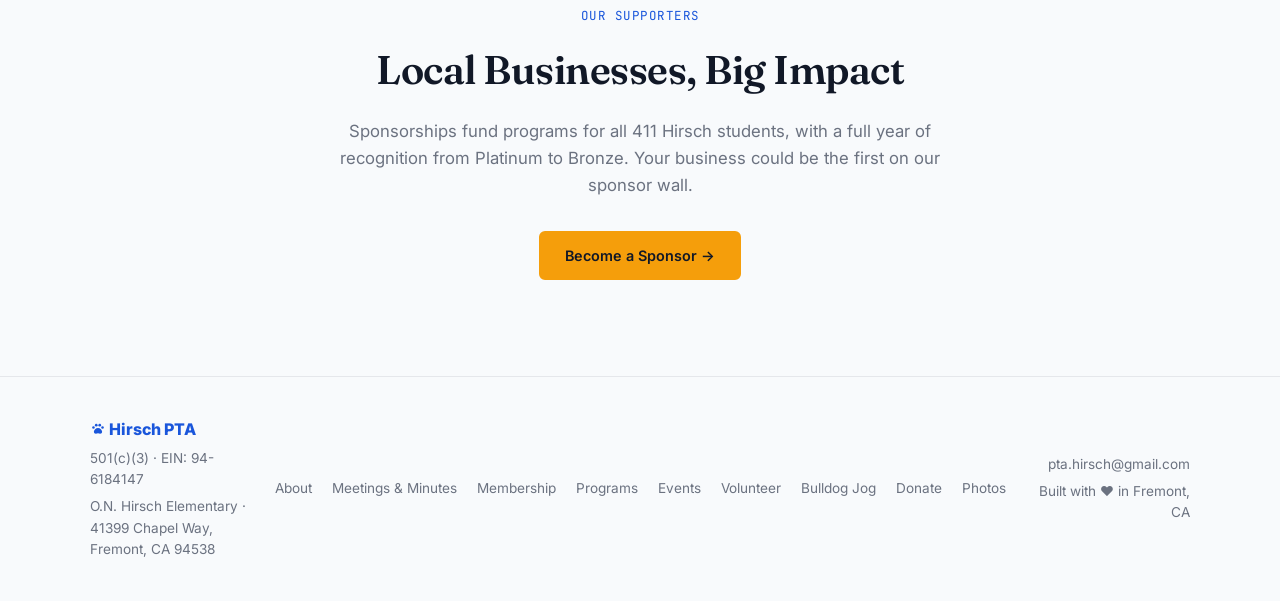
==== commit f24095ab: "Add 7 programs from PTA program list; count to 28+ From the definitive 2025-26 PTA list: Field Trips" ====
--- a/index.html
+++ b/index.html
@@ -104,7 +104,7 @@
   <div class="impact-bar">
     <div class="container">
       <div class="stat-item">
-        <div class="stat-number">21+</div>
+        <div class="stat-number">28+</div>
         <div class="stat-label">Programs &amp; Activities</div>
       </div>
       <div class="stat-item">
@@ -154,6 +154,7 @@
         <div class="what-sidebar">
           <div class="sidebar-title">Programs We Fund</div>
           <div class="program-highlights">
+            <div class="program-highlight-item"><span class="program-highlight-icon"><svg class="icon" aria-hidden="true"><use href="#i-bus"/></svg></span> Field Trips</div>
             <div class="program-highlight-item"><span class="program-highlight-icon"><svg class="icon" aria-hidden="true"><use href="#i-music"/></svg></span> Music for Minors II</div>
             <div class="program-highlight-item"><span class="program-highlight-icon"><svg class="icon" aria-hidden="true"><use href="#i-brush"/></svg></span> F.A.M.E. Program</div>
             <div class="program-highlight-item"><span class="program-highlight-icon"><svg class="icon" aria-hidden="true"><use href="#i-star"/></svg></span> Reflections Art Contest</div>
@@ -336,7 +337,7 @@
 
   <div data-footer></div>
 
-  <script src="js/layout.js?v=20260806"></script>
+  <script src="js/layout.js?v=20260806b"></script>
   <script src="js/main.js?v=20260724"></script>
 </body>
 </html>
